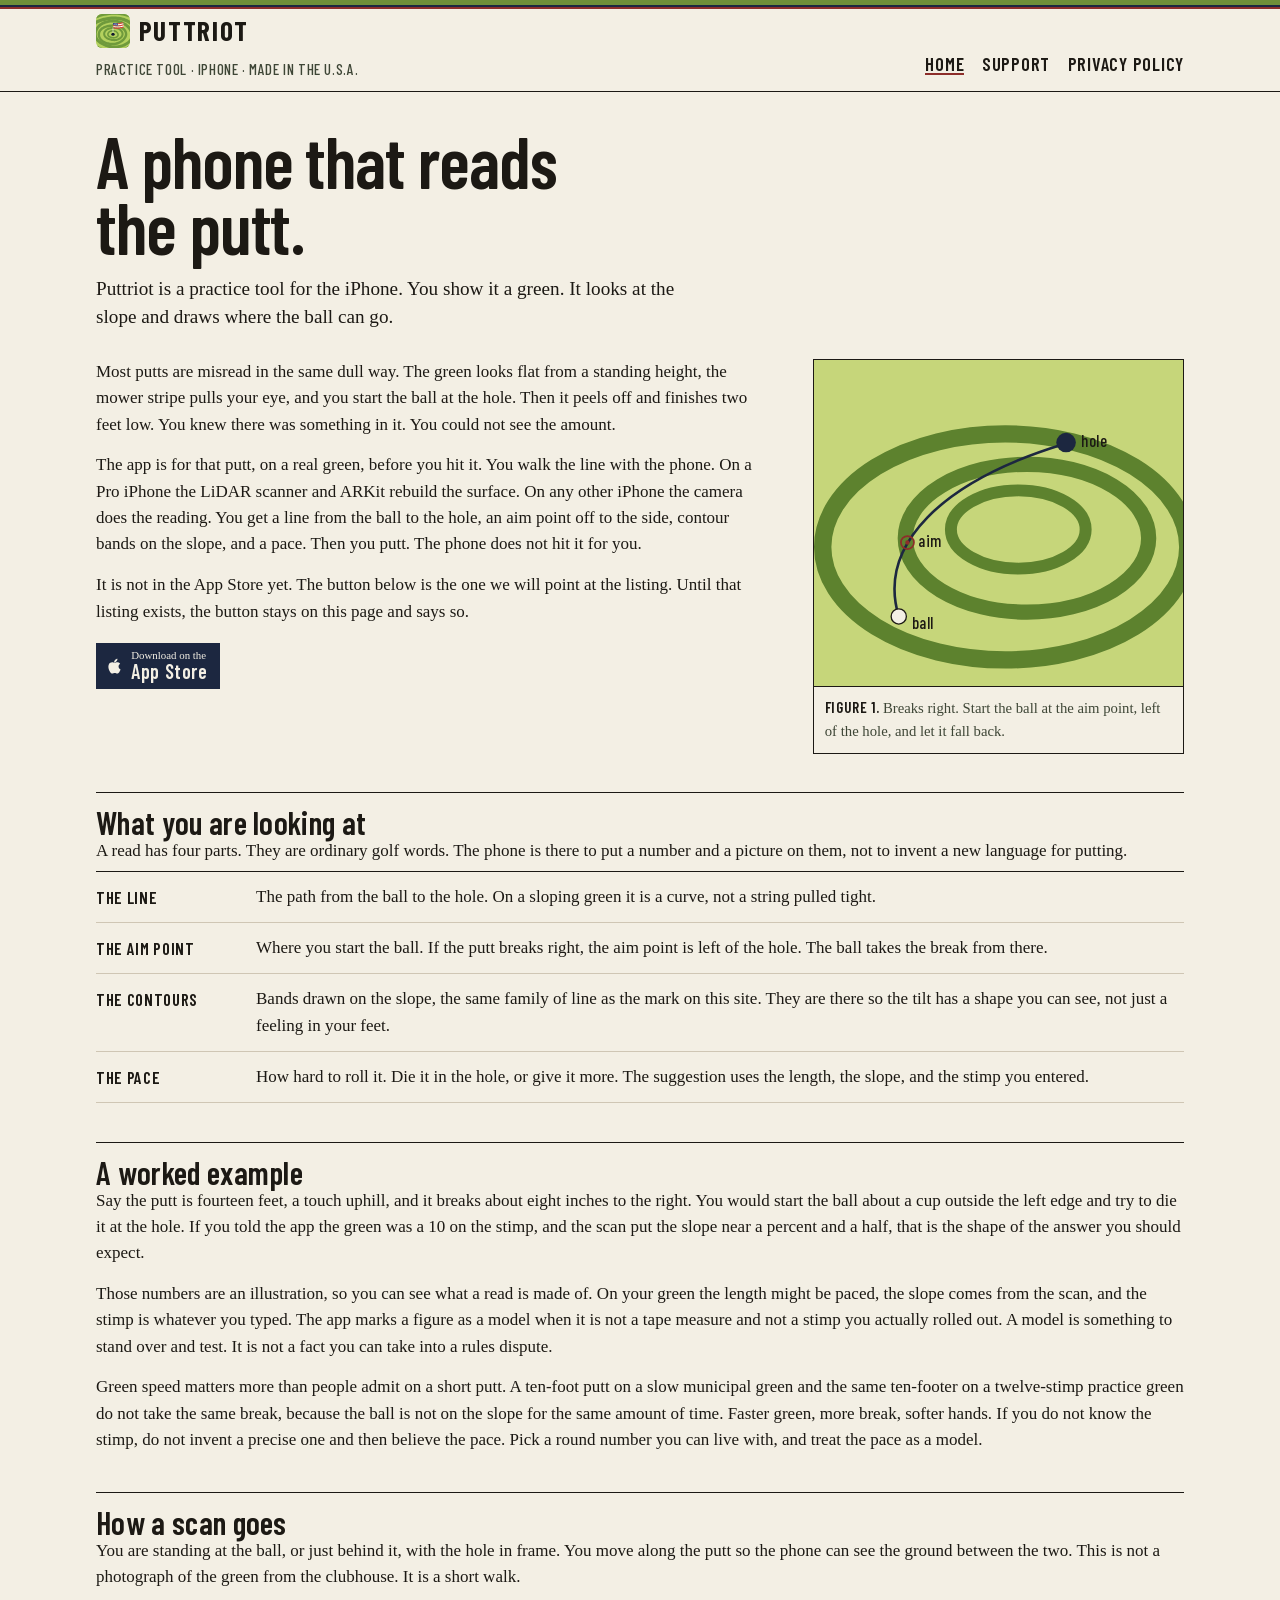
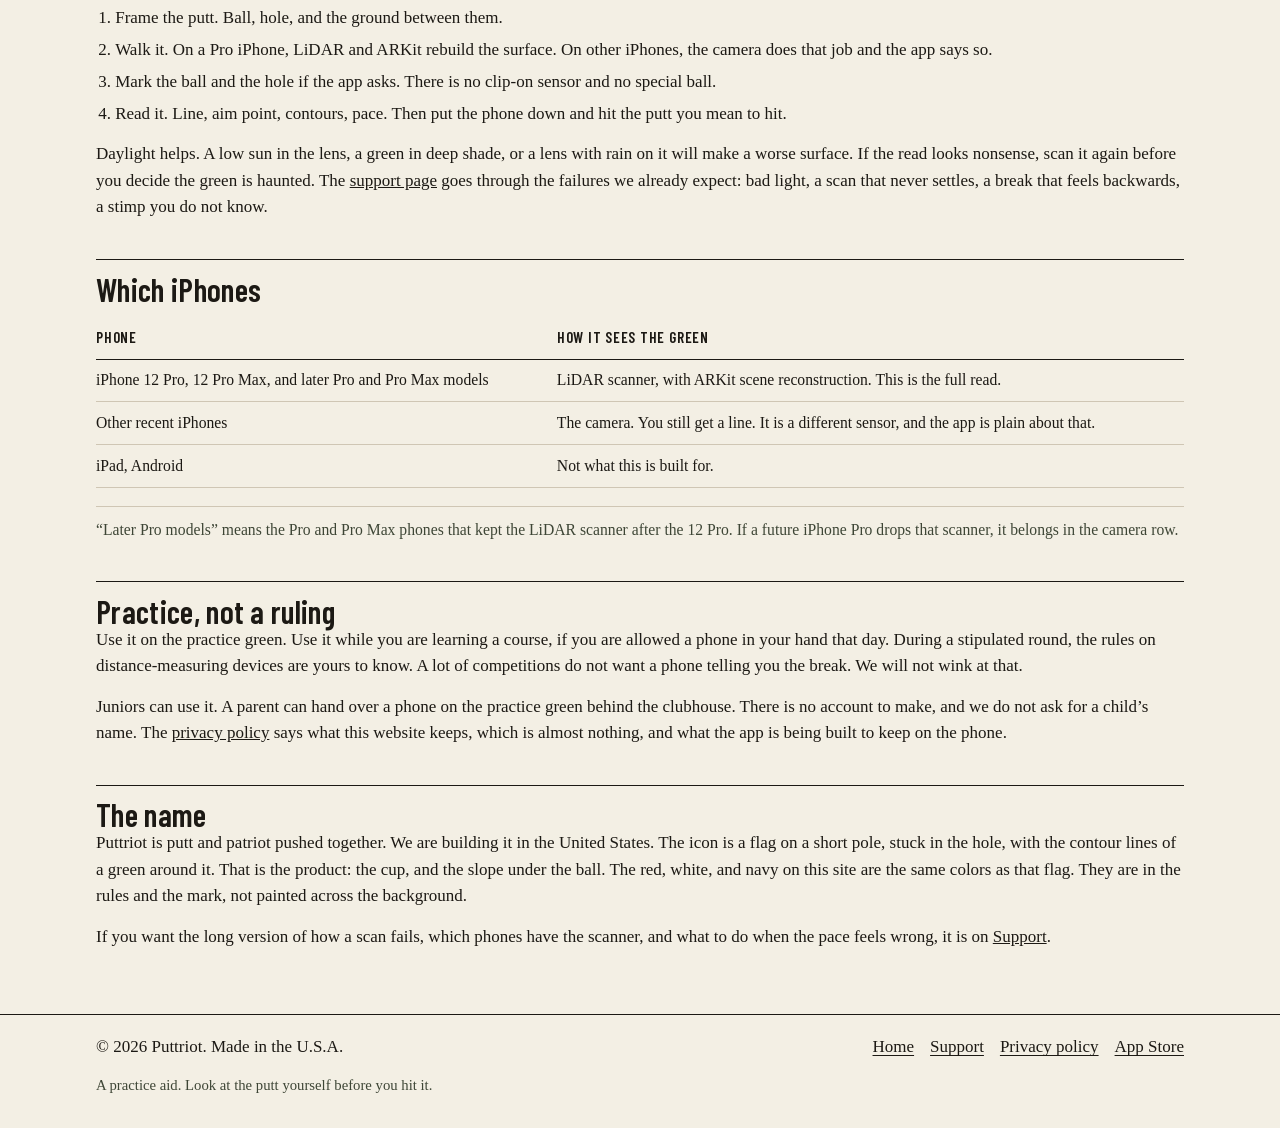
==== home/index.html @ 6094dad8 "Split the site into home, support, and a privacy policy. Replace the single landing page with three " ====
<!DOCTYPE html>
<html lang="en">
<head>
  <meta charset="utf-8">
  <meta name="viewport" content="width=device-width, initial-scale=1">
  <title>Puttriot — a practice tool that reads greens</title>
  <meta name="description" content="Puttriot is an iPhone practice tool. It looks at a putting green and draws the break, an aim point, and a pace from the slope and the stimp.">
  <meta name="theme-color" content="#f3efe4">
  <meta property="og:title" content="Puttriot">
  <meta property="og:description" content="An iPhone practice tool that reads putting greens.">
  <meta property="og:type" content="website">
  <meta property="og:image" content="../assets/icon-512.png">
  <link rel="icon" href="../assets/icon.svg" type="image/svg+xml">
  <link rel="icon" href="../assets/favicon-32.png" sizes="32x32" type="image/png">
  <link rel="apple-touch-icon" href="../assets/apple-touch-icon.png">
  <link rel="manifest" href="../site.webmanifest">
  <link rel="stylesheet" href="../css/styles.css">
  <script>document.documentElement.classList.add("js")</script>
</head>
<body>
  <a class="skip" href="#main">Skip to content</a>
  <header class="site-head nav">
    <div class="wrap head-row">
      <div>
        <a class="mark" href="../home/">
          <img src="../assets/icon.svg" width="34" height="34" alt="">
          Puttriot
        </a>
        <p class="edition">Practice tool · iPhone · Made in the U.S.A.</p>
      </div>
      <button class="nav-toggle" type="button" aria-expanded="false" aria-controls="nav-panel">
        <span class="nav-toggle-label">Menu</span>
      </button>
      <ul class="nav-links" id="nav-panel">
        <li><a href="../home/" aria-current="page">Home</a></li>
        <li><a href="../support/">Support</a></li>
        <li><a href="../privacy-policy/">Privacy policy</a></li>
      </ul>
    </div>
  </header>

  <main id="main" tabindex="-1">
    <article class="wrap">
      <h1>A phone that reads the putt.</h1>
      <p class="deck">Puttriot is a practice tool for the iPhone. You show it a green. It looks at the slope and draws where the ball can go.</p>

      <div class="lead">
        <div class="prose">
          <p>Most putts are misread in the same dull way. The green looks flat from a standing height, the mower stripe pulls your eye, and you start the ball at the hole. Then it peels off and finishes two feet low. You knew there was something in it. You could not see the amount.</p>
          <p>The app is for that putt, on a real green, before you hit it. You walk the line with the phone. On a Pro iPhone the LiDAR scanner and ARKit rebuild the surface. On any other iPhone the camera does the reading. You get a line from the ball to the hole, an aim point off to the side, contour bands on the slope, and a pace. Then you putt. The phone does not hit it for you.</p>
          <p>It is not in the App Store yet. The button below is the one we will point at the listing. Until that listing exists, the button stays on this page and says so.</p>
          <a class="store" data-store-link href="#">
            <svg class="apple" viewBox="0 0 18 22" aria-hidden="true" focusable="false">
              <path fill="currentColor" d="M14.94 11.37c.02-2.27 1.85-3.36 1.94-3.41-1.06-1.55-2.7-1.76-3.28-1.79-1.4-.14-2.73.82-3.44.82-.71 0-1.8-.8-2.96-.78-1.52.02-2.93.89-3.71 2.25-1.58 2.75-.4 6.81 1.14 9.04.75 1.09 1.65 2.31 2.83 2.27 1.13-.05 1.56-.73 2.93-.73 1.37 0 1.75.73 2.95.71 1.22-.02 1.99-1.11 2.74-2.2.86-1.26 1.22-2.48 1.24-2.54-.03-.01-2.38-.91-2.4-3.62zM12.7 4.9c.63-.76 1.05-1.82.94-2.88-1.01.04-2.23.67-2.95 1.52-.65.75-1.21 1.94-1.06 3.09 1.12.09 2.27-.57 3.07-1.73z"/>
            </svg>
            <span class="store-copy">
              <span class="store-kicker">Download on the</span>
              <span class="store-name">App Store</span>
            </span>
          </a>
        </div>

        <figure class="plate">
          <svg viewBox="0 0 340 300" role="img" aria-labelledby="fig1-title">
            <title id="fig1-title">Diagram of a putt that breaks to the right</title>
            <rect width="340" height="300" fill="#c6d67a"/>
            <g fill="none" stroke="#5d822e" stroke-linecap="round">
              <ellipse cx="188" cy="156" rx="62" ry="36" stroke-width="11"/>
              <ellipse cx="196" cy="164" rx="112" ry="68" stroke-width="14"/>
              <ellipse cx="176" cy="172" rx="168" ry="104" stroke-width="16"/>
            </g>
            <path d="M78 236 C 58 170, 118 112, 228 78" fill="none" stroke="#1c2740" stroke-width="2.4" stroke-linecap="round"/>
            <circle cx="86" cy="168" r="6" fill="none" stroke="#8d2e2a" stroke-width="1.6"/>
            <circle cx="86" cy="168" r="2" fill="#8d2e2a"/>
            <circle cx="232" cy="76" r="9" fill="#1c2740"/>
            <circle cx="78" cy="236" r="7" fill="#f3efe4" stroke="#1c1914" stroke-width="1.2"/>
            <g fill="#1c1914" font-family="Barlow Condensed, Arial Narrow, sans-serif" font-size="15" letter-spacing="0.4">
              <text x="96" y="172">aim</text>
              <text x="246" y="80">hole</text>
              <text x="90" y="248">ball</text>
            </g>
          </svg>
          <figcaption><strong>Figure 1.</strong> Breaks right. Start the ball at the aim point, left of the hole, and let it fall back.</figcaption>
        </figure>
      </div>

      <div class="prose">
        <h2>What you are looking at</h2>
        <p>A read has four parts. They are ordinary golf words. The phone is there to put a number and a picture on them, not to invent a new language for putting.</p>
        <dl class="defs">
          <div>
            <dt>The line</dt>
            <dd>The path from the ball to the hole. On a sloping green it is a curve, not a string pulled tight.</dd>
          </div>
          <div>
            <dt>The aim point</dt>
            <dd>Where you start the ball. If the putt breaks right, the aim point is left of the hole. The ball takes the break from there.</dd>
          </div>
          <div>
            <dt>The contours</dt>
            <dd>Bands drawn on the slope, the same family of line as the mark on this site. They are there so the tilt has a shape you can see, not just a feeling in your feet.</dd>
          </div>
          <div>
            <dt>The pace</dt>
            <dd>How hard to roll it. Die it in the hole, or give it more. The suggestion uses the length, the slope, and the stimp you entered.</dd>
          </div>
        </dl>

        <h2>A worked example</h2>
        <p>Say the putt is fourteen feet, a touch uphill, and it breaks about eight inches to the right. You would start the ball about a cup outside the left edge and try to die it at the hole. If you told the app the green was a 10 on the stimp, and the scan put the slope near a percent and a half, that is the shape of the answer you should expect.</p>
        <p>Those numbers are an illustration, so you can see what a read is made of. On your green the length might be paced, the slope comes from the scan, and the stimp is whatever you typed. The app marks a figure as a model when it is not a tape measure and not a stimp you actually rolled out. A model is something to stand over and test. It is not a fact you can take into a rules dispute.</p>
        <p>Green speed matters more than people admit on a short putt. A ten-foot putt on a slow municipal green and the same ten-footer on a twelve-stimp practice green do not take the same break, because the ball is not on the slope for the same amount of time. Faster green, more break, softer hands. If you do not know the stimp, do not invent a precise one and then believe the pace. Pick a round number you can live with, and treat the pace as a model.</p>

        <h2>How a scan goes</h2>
        <p>You are standing at the ball, or just behind it, with the hole in frame. You move along the putt so the phone can see the ground between the two. This is not a photograph of the green from the clubhouse. It is a short walk.</p>
        <ol>
          <li>Frame the putt. Ball, hole, and the ground between them.</li>
          <li>Walk it. On a Pro iPhone, LiDAR and ARKit rebuild the surface. On other iPhones, the camera does that job and the app says so.</li>
          <li>Mark the ball and the hole if the app asks. There is no clip-on sensor and no special ball.</li>
          <li>Read it. Line, aim point, contours, pace. Then put the phone down and hit the putt you mean to hit.</li>
        </ol>
        <p>Daylight helps. A low sun in the lens, a green in deep shade, or a lens with rain on it will make a worse surface. If the read looks nonsense, scan it again before you decide the green is haunted. The <a href="../support/">support page</a> goes through the failures we already expect: bad light, a scan that never settles, a break that feels backwards, a stimp you do not know.</p>

        <h2>Which iPhones</h2>
        <div class="table-wrap">
          <table>
            <thead>
              <tr><th>Phone</th><th>How it sees the green</th></tr>
            </thead>
            <tbody>
              <tr>
                <td>iPhone 12 Pro, 12 Pro Max, and later Pro and Pro Max models</td>
                <td>LiDAR scanner, with ARKit scene reconstruction. This is the full read.</td>
              </tr>
              <tr>
                <td>Other recent iPhones</td>
                <td>The camera. You still get a line. It is a different sensor, and the app is plain about that.</td>
              </tr>
              <tr>
                <td>iPad, Android</td>
                <td>Not what this is built for.</td>
              </tr>
            </tbody>
          </table>
        </div>
        <p class="note">“Later Pro models” means the Pro and Pro Max phones that kept the LiDAR scanner after the 12 Pro. If a future iPhone Pro drops that scanner, it belongs in the camera row.</p>

        <h2>Practice, not a ruling</h2>
        <p>Use it on the practice green. Use it while you are learning a course, if you are allowed a phone in your hand that day. During a stipulated round, the rules on distance-measuring devices are yours to know. A lot of competitions do not want a phone telling you the break. We will not wink at that.</p>
        <p>Juniors can use it. A parent can hand over a phone on the practice green behind the clubhouse. There is no account to make, and we do not ask for a child’s name. The <a href="../privacy-policy/">privacy policy</a> says what this website keeps, which is almost nothing, and what the app is being built to keep on the phone.</p>

        <h2>The name</h2>
        <p>Puttriot is putt and patriot pushed together. We are building it in the United States. The icon is a flag on a short pole, stuck in the hole, with the contour lines of a green around it. That is the product: the cup, and the slope under the ball. The red, white, and navy on this site are the same colors as that flag. They are in the rules and the mark, not painted across the background.</p>
        <p>If you want the long version of how a scan fails, which phones have the scanner, and what to do when the pace feels wrong, it is on <a href="../support/">Support</a>.</p>
      </div>
    </article>
  </main>

  <footer class="site-foot">
    <div class="wrap">
      <div class="foot-row">
        <p>© <span id="year">2026</span> Puttriot. Made in the U.S.A.</p>
        <ul class="foot-links">
          <li><a href="../home/" aria-current="page">Home</a></li>
          <li><a href="../support/">Support</a></li>
          <li><a href="../privacy-policy/">Privacy policy</a></li>
          <li><a data-store-link href="#">App Store</a></li>
        </ul>
      </div>
      <p class="fine">A practice aid. Look at the putt yourself before you hit it.</p>
    </div>
  </footer>
  <div class="toast" role="status" aria-live="polite" hidden></div>
  <script src="../js/config.js"></script>
  <script src="../js/main.js"></script>
</body>
</html>
---- css/styles.css ----
@font-face {
  font-family: "Barlow Condensed";
  font-style: normal;
  font-weight: 500;
  font-display: swap;
  src: url("../assets/fonts/barlow-condensed-500.woff2") format("woff2");
}

@font-face {
  font-family: "Barlow Condensed";
  font-style: normal;
  font-weight: 600;
  font-display: swap;
  src: url("../assets/fonts/barlow-condensed-600.woff2") format("woff2");
}

@font-face {
  font-family: "Barlow Condensed";
  font-style: normal;
  font-weight: 700;
  font-display: swap;
  src: url("../assets/fonts/barlow-condensed-700.woff2") format("woff2");
}

@font-face {
  font-family: "Literata";
  font-style: normal;
  font-weight: 420 620;
  font-display: swap;
  src: url("../assets/fonts/literata-roman.woff2") format("woff2");
}

@font-face {
  font-family: "Literata";
  font-style: italic;
  font-weight: 420;
  font-display: swap;
  src: url("../assets/fonts/literata-italic.woff2") format("woff2");
}

:root {
  --paper: #f3efe4;
  --ink: #1c1914;
  --muted: #3e4636;
  --rule: #cfc6b4;
  --green: #6f8f38;
  --field: #c6d67a;
  --navy: #1c2740;
  --red: #8d2e2a;
  --measure: 40rem;
  --page: 68rem;
}

* { box-sizing: border-box; }

html { scroll-padding-top: 5.5rem; }

body {
  margin: 0;
  background: var(--paper);
  color: var(--ink);
  font-family: Literata, "Iowan Old Style", Palatino, Georgia, serif;
  font-weight: 420;
  font-size: 1.0625rem;
  line-height: 1.55;
}

body.menu-lock { overflow: hidden; }

img { max-width: 100%; height: auto; }

h1, h2, h3, p, ul, ol, dl, dd, figure { margin: 0; }

h1, h2, h3, .mark, .edition, .nav-links a, .toc a, th, .kicker, .fig-label {
  font-family: "Barlow Condensed", "Arial Narrow", Impact, sans-serif;
  font-weight: 600;
}

a { color: inherit; }

:focus-visible {
  outline: 2px solid var(--navy);
  outline-offset: 3px;
}

::selection {
  background: #e4d7a4;
  color: var(--ink);
}

.sr-only {
  position: absolute;
  width: 1px;
  height: 1px;
  padding: 0;
  margin: -1px;
  overflow: hidden;
  clip: rect(0, 0, 0, 0);
  white-space: nowrap;
  border: 0;
}

.skip {
  position: absolute;
  left: 1rem;
  top: -3rem;
  background: var(--ink);
  color: var(--paper);
  padding: 0.4rem 0.7rem;
  z-index: 20;
}

.skip:focus { top: 0.5rem; }

.wrap {
  width: min(var(--page), calc(100% - 2rem));
  margin-inline: auto;
}

.site-head {
  position: sticky;
  top: 0;
  z-index: 10;
  background: var(--paper);
  border-bottom: 1px solid var(--ink);
  box-shadow:
    inset 0 5px 0 var(--green),
    inset 0 7px 0 var(--navy),
    inset 0 9px 0 var(--red);
}

.head-row {
  display: flex;
  align-items: flex-end;
  justify-content: space-between;
  gap: 1rem;
  min-height: 4.5rem;
  padding-top: 0.85rem;
  padding-bottom: 0.55rem;
}

.mark {
  display: inline-flex;
  align-items: center;
  gap: 0.55rem;
  text-decoration: none;
  font-weight: 700;
  font-size: 1.7rem;
  letter-spacing: 0.06em;
  text-transform: uppercase;
  line-height: 1;
}

.mark img {
  width: 34px;
  height: 34px;
  border-radius: 6px;
}

.edition {
  margin: 0.15rem 0 0;
  font-weight: 500;
  font-size: 0.95rem;
  letter-spacing: 0.04em;
  text-transform: uppercase;
  color: var(--muted);
}

.nav-toggle {
  display: none;
  border: 1px solid var(--ink);
  background: transparent;
  padding: 0.35rem 0.7rem;
  font-family: "Barlow Condensed", "Arial Narrow", sans-serif;
  font-weight: 600;
  font-size: 1.05rem;
  letter-spacing: 0.06em;
  text-transform: uppercase;
  cursor: pointer;
}

.nav-links {
  display: flex;
  gap: 1.1rem;
  list-style: none;
  padding: 0;
  margin: 0 0 0.15rem;
}

.nav-links a {
  text-decoration: none;
  font-size: 1.15rem;
  letter-spacing: 0.04em;
  text-transform: uppercase;
  font-weight: 600;
}

.nav-links a[aria-current="page"] {
  box-shadow: inset 0 -2px 0 var(--red);
}

.nav-links a:hover { color: var(--red); }

main { padding: 2.2rem 0 4rem; }

h1 {
  font-size: clamp(2.7rem, 6vw, 4.5rem);
  font-weight: 600;
  letter-spacing: -0.015em;
  line-height: 0.92;
  max-width: 16ch;
}

.deck {
  margin-top: 1rem;
  max-width: 38rem;
  font-size: 1.2rem;
  line-height: 1.45;
}

.lead {
  display: grid;
  grid-template-columns: minmax(0, 1.35fr) minmax(240px, 0.75fr);
  gap: 2.5rem 3rem;
  align-items: start;
  margin-top: 1.75rem;
}

.prose p + p,
.prose ul + p,
.prose ol + p,
.prose p + ul,
.prose p + ol { margin-top: 0.9rem; }

.prose h2 {
  margin-top: 2.4rem;
  font-size: 2rem;
  letter-spacing: 0.01em;
  line-height: 1;
  padding-top: 0.8rem;
  border-top: 1px solid var(--ink);
}

.prose h3 {
  margin-top: 1.4rem;
  font-size: 1.35rem;
  letter-spacing: 0.02em;
}

.prose ul, .prose ol { padding-left: 1.2rem; }

.prose li + li { margin-top: 0.35rem; }

.note {
  margin-top: 1.1rem;
  padding-top: 0.7rem;
  border-top: 1px solid var(--rule);
  color: var(--muted);
  font-size: 0.98rem;
}

.store {
  display: inline-flex;
  align-items: center;
  gap: 0.65rem;
  margin-top: 1.1rem;
  padding: 0.45rem 0.75rem 0.45rem 0.6rem;
  background: var(--navy);
  color: #f3efe4;
  text-decoration: none;
  min-height: 44px;
}

.store:hover { background: #12192b; }

.apple { width: 0.95rem; height: 1.15rem; flex: none; }

.store-copy { display: flex; flex-direction: column; line-height: 1.05; }

.store-kicker {
  font-family: Literata, Georgia, serif;
  font-weight: 420;
  font-size: 0.68rem;
}

.store-name {
  font-family: "Barlow Condensed", "Arial Narrow", sans-serif;
  font-weight: 600;
  font-size: 1.25rem;
  letter-spacing: 0.03em;
}

figure.plate {
  margin: 0;
  border: 1px solid var(--ink);
  background: var(--field);
}

figure.plate svg { display: block; width: 100%; height: auto; }

figcaption {
  padding: 0.55rem 0.7rem 0.65rem;
  background: var(--paper);
  border-top: 1px solid var(--ink);
  font-size: 0.92rem;
  color: var(--muted);
}

figcaption strong {
  font-family: "Barlow Condensed", "Arial Narrow", sans-serif;
  font-weight: 600;
  letter-spacing: 0.04em;
  text-transform: uppercase;
  color: var(--ink);
  font-size: 0.95rem;
}

.defs {
  margin-top: 0.4rem;
  border-top: 1px solid var(--ink);
}

.defs div {
  display: grid;
  grid-template-columns: 9rem minmax(0, 1fr);
  gap: 1rem;
  padding: 0.75rem 0;
  border-bottom: 1px solid var(--rule);
}

.defs dt {
  font-family: "Barlow Condensed", "Arial Narrow", sans-serif;
  font-weight: 600;
  letter-spacing: 0.04em;
  text-transform: uppercase;
  font-size: 1.05rem;
}

.table-wrap { margin-top: 0.8rem; overflow-x: auto; }

table {
  width: 100%;
  border-collapse: collapse;
  font-size: 0.98rem;
}

th, td {
  text-align: left;
  vertical-align: top;
  padding: 0.55rem 0.7rem 0.55rem 0;
  border-bottom: 1px solid var(--rule);
}

th {
  font-size: 0.95rem;
  letter-spacing: 0.05em;
  text-transform: uppercase;
  font-weight: 600;
  border-bottom-color: var(--ink);
}

.doc {
  display: grid;
  grid-template-columns: 15rem minmax(0, var(--measure));
  gap: 2.5rem;
  align-items: start;
}

.toc {
  position: sticky;
  top: 5.6rem;
}

.toc p {
  font-family: "Barlow Condensed", "Arial Narrow", sans-serif;
  font-weight: 600;
  letter-spacing: 0.08em;
  text-transform: uppercase;
  font-size: 0.95rem;
  margin-bottom: 0.45rem;
}

.toc ol {
  list-style: none;
  padding: 0;
  margin: 0;
}

.toc a {
  display: block;
  text-decoration: none;
  font-weight: 500;
  font-size: 1.05rem;
  letter-spacing: 0.01em;
  padding: 0.18rem 0;
  line-height: 1.2;
}

.toc a:hover { color: var(--red); }

.dateline {
  margin-top: 0.7rem;
  color: var(--muted);
  font-size: 0.95rem;
}

.site-foot {
  border-top: 1px solid var(--ink);
  padding: 1.2rem 0 2rem;
}

.foot-row {
  display: flex;
  flex-wrap: wrap;
  justify-content: space-between;
  gap: 0.8rem 1.5rem;
  align-items: baseline;
}

.foot-links {
  display: flex;
  flex-wrap: wrap;
  gap: 0.4rem 1rem;
  list-style: none;
  padding: 0;
  margin: 0;
}

.foot-links a { text-underline-offset: 0.15em; }

.fine {
  margin-top: 0.8rem;
  color: var(--muted);
  font-size: 0.92rem;
}

.toast {
  position: fixed;
  left: 50%;
  bottom: 1rem;
  transform: translateX(-50%);
  width: min(28rem, calc(100% - 2rem));
  background: var(--ink);
  color: var(--paper);
  padding: 0.75rem 1rem;
  text-align: center;
  z-index: 30;
}

.toast[hidden] { display: none; }

@media (max-width: 860px) {
  .lead, .doc { grid-template-columns: 1fr; }
  .toc { position: static; margin-bottom: 0.5rem; }
  .defs div { grid-template-columns: 1fr; gap: 0.15rem; }
}

@media (max-width: 760px) {
  .js .nav-toggle { display: inline-block; }

  .js .nav-links {
    display: none;
    position: absolute;
    left: 0;
    right: 0;
    top: 100%;
    background: var(--paper);
    border-bottom: 1px solid var(--ink);
    flex-direction: column;
    gap: 0;
    padding: 0.3rem 1rem 0.8rem;
    margin: 0;
  }

  .js .nav.is-open .nav-links { display: flex; }

  .nav-links a {
    display: block;
    padding: 0.55rem 0;
    font-size: 1.45rem;
  }

  .head-row { align-items: center; }
  h1 { font-size: 2.6rem; }
}

@media (scripting: none) {
  .nav-links { display: flex !important; }
}

@media print {
  .site-head { position: static; box-shadow: none; border-top: 4px solid #000; }
  .nav-toggle, .toast, .store { display: none !important; }
  a { text-decoration: underline; }
  body { background: white; }
}
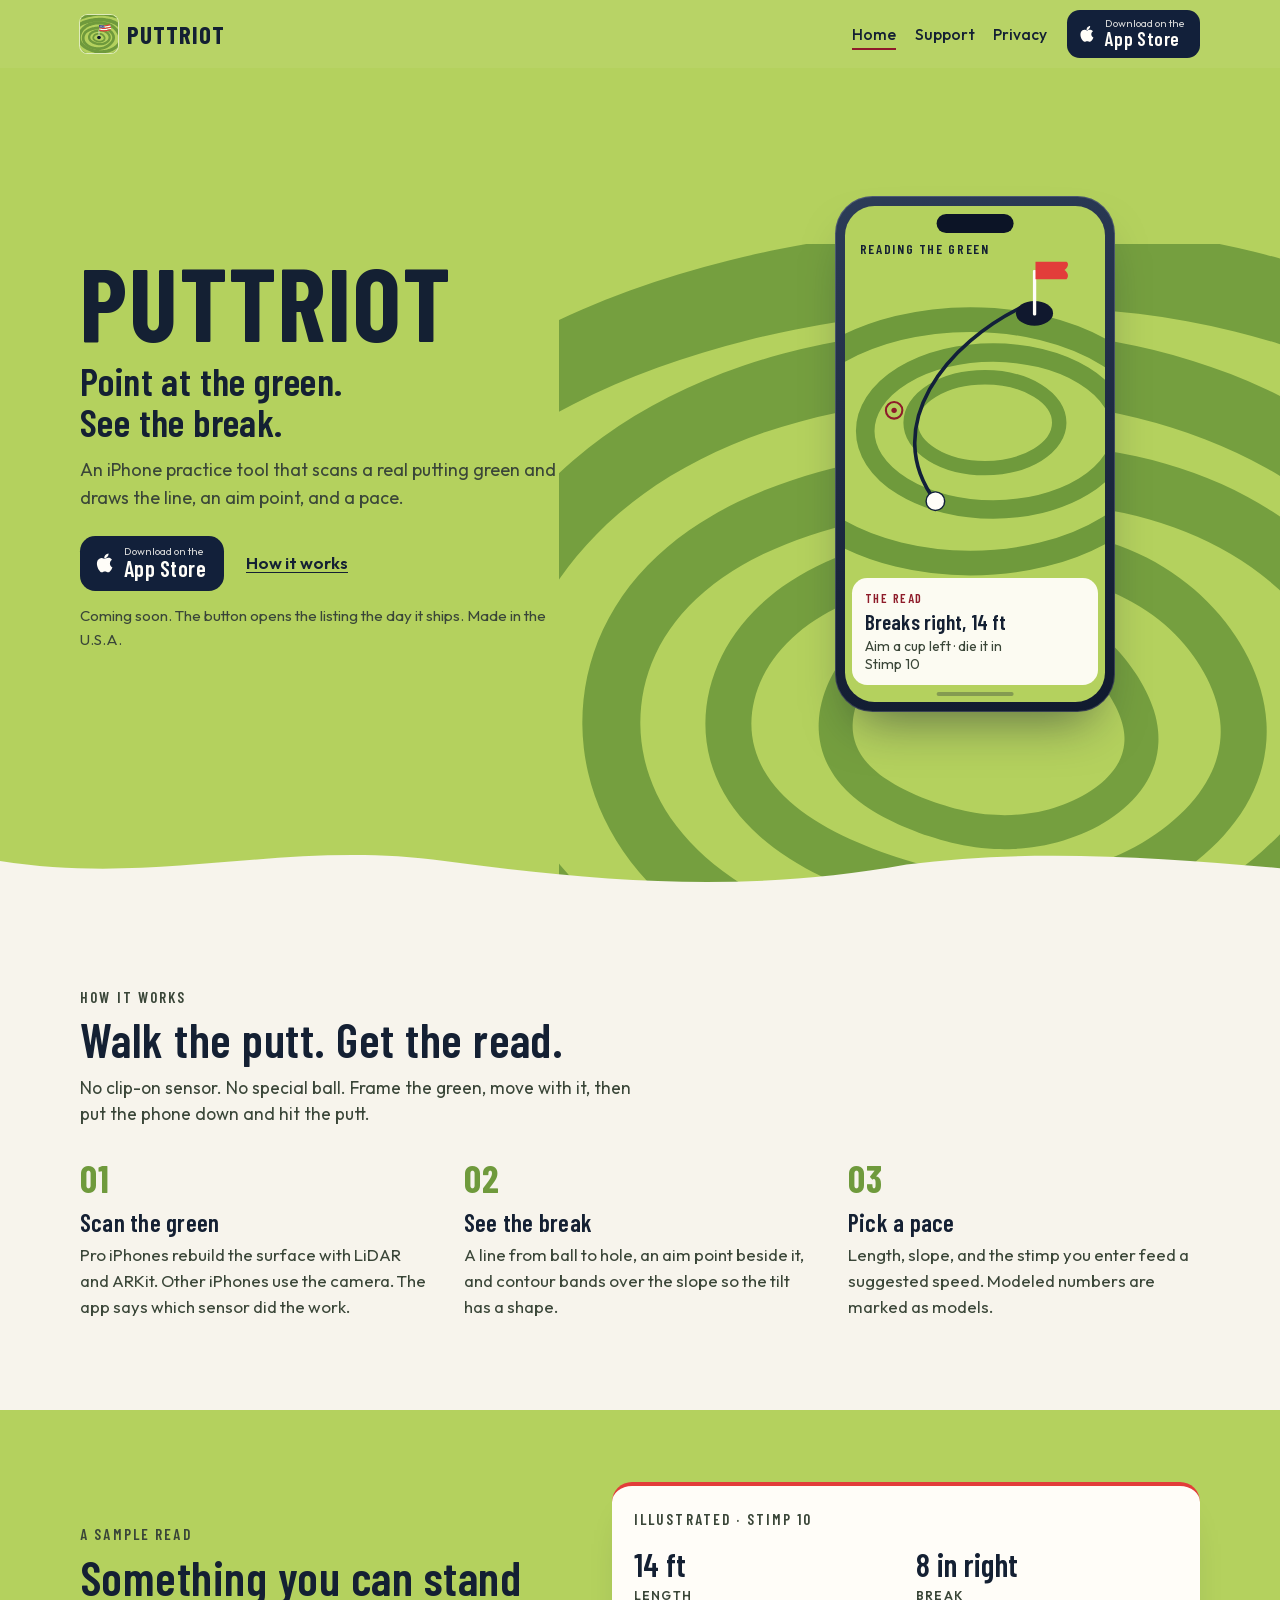
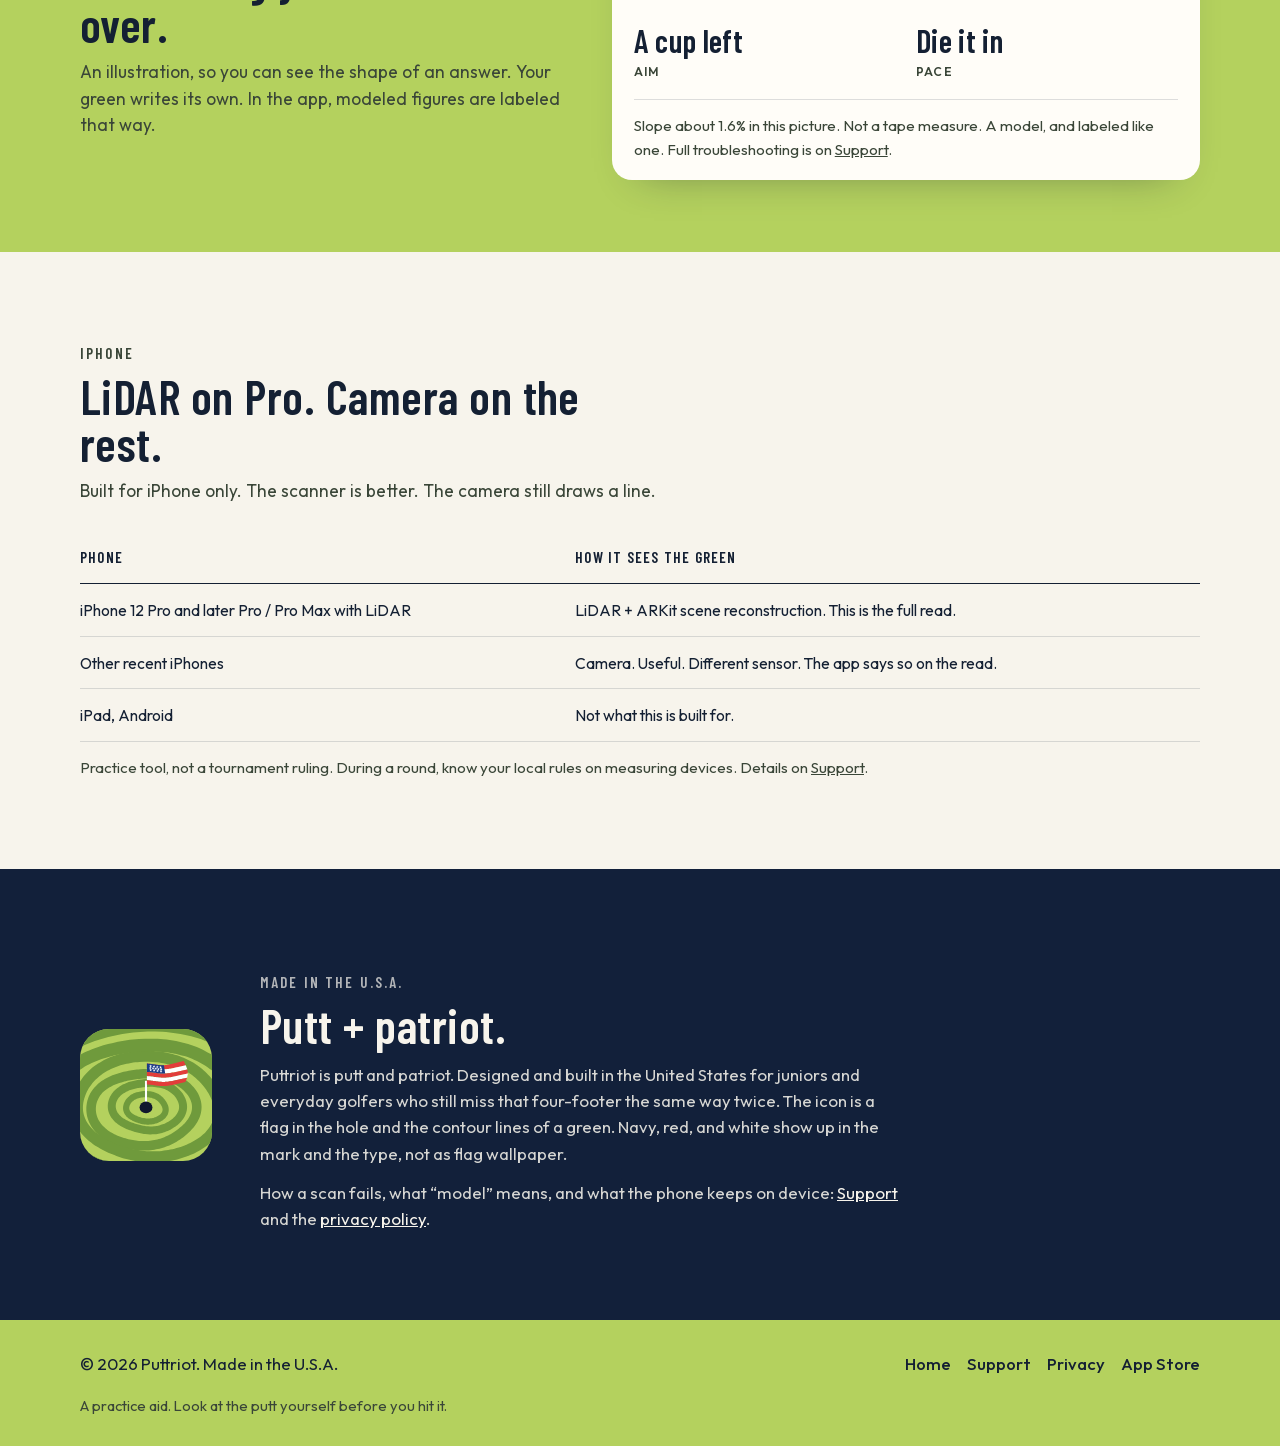
==== commit fceb12a6: "Make the site a product again, not a blog. Home gets a green hero with the brand, phone mockup, and " ====
--- a/home/index.html
+++ b/home/index.html
@@ -3,11 +3,11 @@
 <head>
   <meta charset="utf-8">
   <meta name="viewport" content="width=device-width, initial-scale=1">
-  <title>Puttriot — a practice tool that reads greens</title>
-  <meta name="description" content="Puttriot is an iPhone practice tool. It looks at a putting green and draws the break, an aim point, and a pace from the slope and the stimp.">
-  <meta name="theme-color" content="#f3efe4">
+  <title>Puttriot — read the green on iPhone</title>
+  <meta name="description" content="Puttriot is an iPhone practice tool that scans a putting green and shows the break, an aim point, and a pace.">
+  <meta name="theme-color" content="#B4D15E">
   <meta property="og:title" content="Puttriot">
-  <meta property="og:description" content="An iPhone practice tool that reads putting greens.">
+  <meta property="og:description" content="Point your iPhone at a real green. Puttriot draws the putt.">
   <meta property="og:type" content="website">
   <meta property="og:image" content="../assets/icon-512.png">
   <link rel="icon" href="../assets/icon.svg" type="image/svg+xml">
@@ -19,122 +19,160 @@
 </head>
 <body>
   <a class="skip" href="#main">Skip to content</a>
-  <header class="site-head nav">
-    <div class="wrap head-row">
-      <div>
-        <a class="mark" href="../home/">
-          <img src="../assets/icon.svg" width="34" height="34" alt="">
-          Puttriot
-        </a>
-        <p class="edition">Practice tool · iPhone · Made in the U.S.A.</p>
-      </div>
+
+  <header class="nav">
+    <div class="wrap nav-bar">
+      <a class="brand" href="../home/">
+        <img src="../assets/icon.svg" width="38" height="38" alt="">
+        Puttriot
+      </a>
       <button class="nav-toggle" type="button" aria-expanded="false" aria-controls="nav-panel">
         <span class="nav-toggle-label">Menu</span>
       </button>
-      <ul class="nav-links" id="nav-panel">
-        <li><a href="../home/" aria-current="page">Home</a></li>
-        <li><a href="../support/">Support</a></li>
-        <li><a href="../privacy-policy/">Privacy policy</a></li>
-      </ul>
+      <div class="nav-panel" id="nav-panel">
+        <nav aria-label="Primary">
+          <ul class="nav-links">
+            <li><a href="../home/" aria-current="page">Home</a></li>
+            <li><a href="../support/">Support</a></li>
+            <li><a href="../privacy-policy/">Privacy</a></li>
+          </ul>
+        </nav>
+        <a class="store" data-store-link href="#">
+          <svg class="apple" viewBox="0 0 18 22" aria-hidden="true" focusable="false">
+            <path fill="currentColor" d="M14.94 11.37c.02-2.27 1.85-3.36 1.94-3.41-1.06-1.55-2.7-1.76-3.28-1.79-1.4-.14-2.73.82-3.44.82-.71 0-1.8-.8-2.96-.78-1.52.02-2.93.89-3.71 2.25-1.58 2.75-.4 6.81 1.14 9.04.75 1.09 1.65 2.31 2.83 2.27 1.13-.05 1.56-.73 2.93-.73 1.37 0 1.75.73 2.95.71 1.22-.02 1.99-1.11 2.74-2.2.86-1.26 1.22-2.48 1.24-2.54-.03-.01-2.38-.91-2.4-3.62zM12.7 4.9c.63-.76 1.05-1.82.94-2.88-1.01.04-2.23.67-2.95 1.52-.65.75-1.21 1.94-1.06 3.09 1.12.09 2.27-.57 3.07-1.73z"/>
+          </svg>
+          <span class="store-copy">
+            <span class="store-kicker">Download on the</span>
+            <span class="store-name">App Store</span>
+          </span>
+        </a>
+      </div>
     </div>
   </header>
 
   <main id="main" tabindex="-1">
-    <article class="wrap">
-      <h1>A phone that reads the putt.</h1>
-      <p class="deck">Puttriot is a practice tool for the iPhone. You show it a green. It looks at the slope and draws where the ball can go.</p>
-
-      <div class="lead">
-        <div class="prose">
-          <p>Most putts are misread in the same dull way. The green looks flat from a standing height, the mower stripe pulls your eye, and you start the ball at the hole. Then it peels off and finishes two feet low. You knew there was something in it. You could not see the amount.</p>
-          <p>The app is for that putt, on a real green, before you hit it. You walk the line with the phone. On a Pro iPhone the LiDAR scanner and ARKit rebuild the surface. On any other iPhone the camera does the reading. You get a line from the ball to the hole, an aim point off to the side, contour bands on the slope, and a pace. Then you putt. The phone does not hit it for you.</p>
-          <p>It is not in the App Store yet. The button below is the one we will point at the listing. Until that listing exists, the button stays on this page and says so.</p>
-          <a class="store" data-store-link href="#">
-            <svg class="apple" viewBox="0 0 18 22" aria-hidden="true" focusable="false">
-              <path fill="currentColor" d="M14.94 11.37c.02-2.27 1.85-3.36 1.94-3.41-1.06-1.55-2.7-1.76-3.28-1.79-1.4-.14-2.73.82-3.44.82-.71 0-1.8-.8-2.96-.78-1.52.02-2.93.89-3.71 2.25-1.58 2.75-.4 6.81 1.14 9.04.75 1.09 1.65 2.31 2.83 2.27 1.13-.05 1.56-.73 2.93-.73 1.37 0 1.75.73 2.95.71 1.22-.02 1.99-1.11 2.74-2.2.86-1.26 1.22-2.48 1.24-2.54-.03-.01-2.38-.91-2.4-3.62zM12.7 4.9c.63-.76 1.05-1.82.94-2.88-1.01.04-2.23.67-2.95 1.52-.65.75-1.21 1.94-1.06 3.09 1.12.09 2.27-.57 3.07-1.73z"/>
-            </svg>
-            <span class="store-copy">
-              <span class="store-kicker">Download on the</span>
-              <span class="store-name">App Store</span>
-            </span>
-          </a>
-        </div>
-
-        <figure class="plate">
-          <svg viewBox="0 0 340 300" role="img" aria-labelledby="fig1-title">
-            <title id="fig1-title">Diagram of a putt that breaks to the right</title>
-            <rect width="340" height="300" fill="#c6d67a"/>
-            <g fill="none" stroke="#5d822e" stroke-linecap="round">
-              <ellipse cx="188" cy="156" rx="62" ry="36" stroke-width="11"/>
-              <ellipse cx="196" cy="164" rx="112" ry="68" stroke-width="14"/>
-              <ellipse cx="176" cy="172" rx="168" ry="104" stroke-width="16"/>
-            </g>
-            <path d="M78 236 C 58 170, 118 112, 228 78" fill="none" stroke="#1c2740" stroke-width="2.4" stroke-linecap="round"/>
-            <circle cx="86" cy="168" r="6" fill="none" stroke="#8d2e2a" stroke-width="1.6"/>
-            <circle cx="86" cy="168" r="2" fill="#8d2e2a"/>
-            <circle cx="232" cy="76" r="9" fill="#1c2740"/>
-            <circle cx="78" cy="236" r="7" fill="#f3efe4" stroke="#1c1914" stroke-width="1.2"/>
-            <g fill="#1c1914" font-family="Barlow Condensed, Arial Narrow, sans-serif" font-size="15" letter-spacing="0.4">
-              <text x="96" y="172">aim</text>
-              <text x="246" y="80">hole</text>
-              <text x="90" y="248">ball</text>
-            </g>
-          </svg>
-          <figcaption><strong>Figure 1.</strong> Breaks right. Start the ball at the aim point, left of the hole, and let it fall back.</figcaption>
-        </figure>
-      </div>
-
-      <div class="prose">
-        <h2>What you are looking at</h2>
-        <p>A read has four parts. They are ordinary golf words. The phone is there to put a number and a picture on them, not to invent a new language for putting.</p>
-        <dl class="defs">
-          <div>
-            <dt>The line</dt>
-            <dd>The path from the ball to the hole. On a sloping green it is a curve, not a string pulled tight.</dd>
+    <section class="hero" aria-labelledby="hero-title">
+      <div class="wrap hero-grid">
+        <div>
+          <p class="brand-lockup">Puttriot</p>
+          <h1 id="hero-title">Point at the green. See the break.</h1>
+          <p class="lede">An iPhone practice tool that scans a real putting green and draws the line, an aim point, and a pace.</p>
+          <div class="hero-actions">
+            <a class="store store--lg" data-store-link href="#">
+              <svg class="apple" viewBox="0 0 18 22" aria-hidden="true" focusable="false">
+                <path fill="currentColor" d="M14.94 11.37c.02-2.27 1.85-3.36 1.94-3.41-1.06-1.55-2.7-1.76-3.28-1.79-1.4-.14-2.73.82-3.44.82-.71 0-1.8-.8-2.96-.78-1.52.02-2.93.89-3.71 2.25-1.58 2.75-.4 6.81 1.14 9.04.75 1.09 1.65 2.31 2.83 2.27 1.13-.05 1.56-.73 2.93-.73 1.37 0 1.75.73 2.95.71 1.22-.02 1.99-1.11 2.74-2.2.86-1.26 1.22-2.48 1.24-2.54-.03-.01-2.38-.91-2.4-3.62zM12.7 4.9c.63-.76 1.05-1.82.94-2.88-1.01.04-2.23.67-2.95 1.52-.65.75-1.21 1.94-1.06 3.09 1.12.09 2.27-.57 3.07-1.73z"/>
+              </svg>
+              <span class="store-copy">
+                <span class="store-kicker">Download on the</span>
+                <span class="store-name">App Store</span>
+              </span>
+            </a>
+            <a class="text-link" href="#how">How it works</a>
           </div>
-          <div>
-            <dt>The aim point</dt>
-            <dd>Where you start the ball. If the putt breaks right, the aim point is left of the hole. The ball takes the break from there.</dd>
+          <p class="soon">Coming soon. The button opens the listing the day it ships. Made in the U.S.A.</p>
+        </div>
+
+        <div class="phone" aria-hidden="true">
+          <div class="phone-shell">
+            <div class="phone-screen">
+              <div class="island"></div>
+              <p class="screen-label">Reading the green</p>
+              <div class="green">
+                <svg viewBox="0 0 280 360" preserveAspectRatio="xMidYMid slice">
+                  <g fill="none" stroke="#6F9A3C" stroke-linecap="round">
+                    <ellipse cx="150" cy="210" rx="72" ry="44" stroke-width="14"/>
+                    <ellipse cx="158" cy="218" rx="124" ry="76" stroke-width="18"/>
+                    <ellipse cx="136" cy="228" rx="190" ry="118" stroke-width="24"/>
+                  </g>
+                  <path class="putt" pathLength="1" d="M102 286C48 214 112 132 190 96" fill="none" stroke="#12203A" stroke-width="3.5" stroke-linecap="round"/>
+                  <circle cx="62" cy="198" r="8" fill="none" stroke="#8E1C2A" stroke-width="2"/>
+                  <circle cx="62" cy="198" r="2.6" fill="#8E1C2A"/>
+                  <ellipse cx="198" cy="104" rx="18" ry="12" fill="#10182E"/>
+                  <rect x="196.5" y="62" width="3.2" height="44" rx="1" fill="#FFFdf8"/>
+                  <path d="M199 54h30c3 2 1 6-2 8 3 2 5 6 2 9H199z" fill="#E23D3A"/>
+                  <circle cx="102" cy="286" r="9" fill="#FFFdf8" stroke="#12203A" stroke-width="1.4"/>
+                </svg>
+              </div>
+              <div class="sheet">
+                <p class="sheet-kicker">The read</p>
+                <p class="sheet-title">Breaks right, 14 ft</p>
+                <p class="sheet-meta">Aim a cup left · die it in<br>Stimp 10</p>
+              </div>
+              <div class="home-bar"></div>
+            </div>
           </div>
-          <div>
-            <dt>The contours</dt>
-            <dd>Bands drawn on the slope, the same family of line as the mark on this site. They are there so the tilt has a shape you can see, not just a feeling in your feet.</dd>
-          </div>
-          <div>
-            <dt>The pace</dt>
-            <dd>How hard to roll it. Die it in the hole, or give it more. The suggestion uses the length, the slope, and the stimp you entered.</dd>
-          </div>
-        </dl>
-
-        <h2>A worked example</h2>
-        <p>Say the putt is fourteen feet, a touch uphill, and it breaks about eight inches to the right. You would start the ball about a cup outside the left edge and try to die it at the hole. If you told the app the green was a 10 on the stimp, and the scan put the slope near a percent and a half, that is the shape of the answer you should expect.</p>
-        <p>Those numbers are an illustration, so you can see what a read is made of. On your green the length might be paced, the slope comes from the scan, and the stimp is whatever you typed. The app marks a figure as a model when it is not a tape measure and not a stimp you actually rolled out. A model is something to stand over and test. It is not a fact you can take into a rules dispute.</p>
-        <p>Green speed matters more than people admit on a short putt. A ten-foot putt on a slow municipal green and the same ten-footer on a twelve-stimp practice green do not take the same break, because the ball is not on the slope for the same amount of time. Faster green, more break, softer hands. If you do not know the stimp, do not invent a precise one and then believe the pace. Pick a round number you can live with, and treat the pace as a model.</p>
-
-        <h2>How a scan goes</h2>
-        <p>You are standing at the ball, or just behind it, with the hole in frame. You move along the putt so the phone can see the ground between the two. This is not a photograph of the green from the clubhouse. It is a short walk.</p>
-        <ol>
-          <li>Frame the putt. Ball, hole, and the ground between them.</li>
-          <li>Walk it. On a Pro iPhone, LiDAR and ARKit rebuild the surface. On other iPhones, the camera does that job and the app says so.</li>
-          <li>Mark the ball and the hole if the app asks. There is no clip-on sensor and no special ball.</li>
-          <li>Read it. Line, aim point, contours, pace. Then put the phone down and hit the putt you mean to hit.</li>
-        </ol>
-        <p>Daylight helps. A low sun in the lens, a green in deep shade, or a lens with rain on it will make a worse surface. If the read looks nonsense, scan it again before you decide the green is haunted. The <a href="../support/">support page</a> goes through the failures we already expect: bad light, a scan that never settles, a break that feels backwards, a stimp you do not know.</p>
-
-        <h2>Which iPhones</h2>
-        <div class="table-wrap">
+        </div>
+      </div>
+      <img class="hero-contours" src="../assets/contours.svg" alt="">
+      <svg class="hero-wave" viewBox="0 0 1440 80" preserveAspectRatio="none" aria-hidden="true">
+        <path fill="currentColor" d="M0 40c180 28 320-24 500 0s340 36 520 4c140-18 280-8 420 4v32H0Z"/>
+      </svg>
+    </section>
+
+    <section class="section" id="how" aria-labelledby="how-title">
+      <div class="wrap">
+        <div class="section-head">
+          <p class="kicker">How it works</p>
+          <h2 id="how-title">Walk the putt. Get the read.</h2>
+          <p class="lede">No clip-on sensor. No special ball. Frame the green, move with it, then put the phone down and hit the putt.</p>
+        </div>
+        <div class="steps">
+          <article class="step">
+            <h3>Scan the green</h3>
+            <p>Pro iPhones rebuild the surface with LiDAR and ARKit. Other iPhones use the camera. The app says which sensor did the work.</p>
+          </article>
+          <article class="step">
+            <h3>See the break</h3>
+            <p>A line from ball to hole, an aim point beside it, and contour bands over the slope so the tilt has a shape.</p>
+          </article>
+          <article class="step">
+            <h3>Pick a pace</h3>
+            <p>Length, slope, and the stimp you enter feed a suggested speed. Modeled numbers are marked as models.</p>
+          </article>
+        </div>
+      </div>
+    </section>
+
+    <section class="read-panel" aria-labelledby="read-title">
+      <div class="wrap read-grid">
+        <div>
+          <p class="kicker">A sample read</p>
+          <h2 id="read-title">Something you can stand over.</h2>
+          <p class="lede">An illustration, so you can see the shape of an answer. Your green writes its own. In the app, modeled figures are labeled that way.</p>
+        </div>
+        <div class="score">
+          <p class="kicker">Illustrated · stimp 10</p>
+          <ul class="score-grid">
+            <li><strong>14 ft</strong><span>Length</span></li>
+            <li><strong>8 in right</strong><span>Break</span></li>
+            <li><strong>A cup left</strong><span>Aim</span></li>
+            <li><strong>Die it in</strong><span>Pace</span></li>
+          </ul>
+          <p class="score-note">Slope about 1.6% in this picture. Not a tape measure. A model, and labeled like one. Full troubleshooting is on <a href="../support/">Support</a>.</p>
+        </div>
+      </div>
+    </section>
+
+    <section class="section" id="phones" aria-labelledby="phones-title">
+      <div class="wrap">
+        <div class="section-head">
+          <p class="kicker">iPhone</p>
+          <h2 id="phones-title">LiDAR on Pro. Camera on the rest.</h2>
+          <p class="lede">Built for iPhone only. The scanner is better. The camera still draws a line.</p>
+        </div>
+        <div class="phones">
           <table>
             <thead>
               <tr><th>Phone</th><th>How it sees the green</th></tr>
             </thead>
             <tbody>
               <tr>
-                <td>iPhone 12 Pro, 12 Pro Max, and later Pro and Pro Max models</td>
-                <td>LiDAR scanner, with ARKit scene reconstruction. This is the full read.</td>
+                <td>iPhone 12 Pro and later Pro / Pro Max with LiDAR</td>
+                <td>LiDAR + ARKit scene reconstruction. This is the full read.</td>
               </tr>
               <tr>
                 <td>Other recent iPhones</td>
-                <td>The camera. You still get a line. It is a different sensor, and the app is plain about that.</td>
+                <td>Camera. Useful. Different sensor. The app says so on the read.</td>
               </tr>
               <tr>
                 <td>iPad, Android</td>
@@ -143,17 +181,23 @@
             </tbody>
           </table>
         </div>
-        <p class="note">“Later Pro models” means the Pro and Pro Max phones that kept the LiDAR scanner after the 12 Pro. If a future iPhone Pro drops that scanner, it belongs in the camera row.</p>
-
-        <h2>Practice, not a ruling</h2>
-        <p>Use it on the practice green. Use it while you are learning a course, if you are allowed a phone in your hand that day. During a stipulated round, the rules on distance-measuring devices are yours to know. A lot of competitions do not want a phone telling you the break. We will not wink at that.</p>
-        <p>Juniors can use it. A parent can hand over a phone on the practice green behind the clubhouse. There is no account to make, and we do not ask for a child’s name. The <a href="../privacy-policy/">privacy policy</a> says what this website keeps, which is almost nothing, and what the app is being built to keep on the phone.</p>
-
-        <h2>The name</h2>
-        <p>Puttriot is putt and patriot pushed together. We are building it in the United States. The icon is a flag on a short pole, stuck in the hole, with the contour lines of a green around it. That is the product: the cup, and the slope under the ball. The red, white, and navy on this site are the same colors as that flag. They are in the rules and the mark, not painted across the background.</p>
-        <p>If you want the long version of how a scan fails, which phones have the scanner, and what to do when the pace feels wrong, it is on <a href="../support/">Support</a>.</p>
-      </div>
-    </article>
+        <p class="note">Practice tool, not a tournament ruling. During a round, know your local rules on measuring devices. Details on <a href="../support/#rules">Support</a>.</p>
+      </div>
+    </section>
+
+    <section class="story" aria-labelledby="story-title">
+      <div class="wrap story-grid">
+        <div class="story-mark">
+          <img src="../assets/icon.svg" width="132" height="132" alt="">
+        </div>
+        <div>
+          <p class="kicker">Made in the U.S.A.</p>
+          <h2 id="story-title">Putt + patriot.</h2>
+          <p>Puttriot is putt and patriot. Designed and built in the United States for juniors and everyday golfers who still miss that four-footer the same way twice. The icon is a flag in the hole and the contour lines of a green. Navy, red, and white show up in the mark and the type, not as flag wallpaper.</p>
+          <p>How a scan fails, what “model” means, and what the phone keeps on device: <a href="../support/">Support</a> and the <a href="../privacy-policy/">privacy policy</a>.</p>
+        </div>
+      </div>
+    </section>
   </main>
 
   <footer class="site-foot">
@@ -163,13 +207,14 @@
         <ul class="foot-links">
           <li><a href="../home/" aria-current="page">Home</a></li>
           <li><a href="../support/">Support</a></li>
-          <li><a href="../privacy-policy/">Privacy policy</a></li>
+          <li><a href="../privacy-policy/">Privacy</a></li>
           <li><a data-store-link href="#">App Store</a></li>
         </ul>
       </div>
       <p class="fine">A practice aid. Look at the putt yourself before you hit it.</p>
     </div>
   </footer>
+
   <div class="toast" role="status" aria-live="polite" hidden></div>
   <script src="../js/config.js"></script>
   <script src="../js/main.js"></script>
--- a/css/styles.css
+++ b/css/styles.css
@@ -23,69 +23,65 @@
 }
 
 @font-face {
-  font-family: "Literata";
+  font-family: "Outfit";
   font-style: normal;
-  font-weight: 420 620;
+  font-weight: 400 650;
   font-display: swap;
-  src: url("../assets/fonts/literata-roman.woff2") format("woff2");
-}
-
-@font-face {
-  font-family: "Literata";
-  font-style: italic;
-  font-weight: 420;
-  font-display: swap;
-  src: url("../assets/fonts/literata-italic.woff2") format("woff2");
+  src: url("../assets/fonts/outfit-latin.woff2") format("woff2");
 }
 
 :root {
-  --paper: #f3efe4;
-  --ink: #1c1914;
-  --muted: #3e4636;
-  --rule: #cfc6b4;
-  --green: #6f8f38;
-  --field: #c6d67a;
-  --navy: #1c2740;
-  --red: #8d2e2a;
-  --measure: 40rem;
-  --page: 68rem;
-}
-
-* { box-sizing: border-box; }
-
-html { scroll-padding-top: 5.5rem; }
+  --field: #b4d15e;
+  --band: #6f9a3c;
+  --ink: #142033;
+  --muted: #3a4638;
+  --paper: #f7f4ec;
+  --white: #fffdf8;
+  --navy: #12203a;
+  --red: #8e1c2a;
+  --red-hot: #e23d3a;
+  --line: rgba(20, 32, 51, 0.14);
+  --page: 1120px;
+  --display: "Barlow Condensed", "Arial Narrow", sans-serif;
+  --sans: Outfit, "Avenir Next", "Segoe UI", sans-serif;
+}
+
+*,
+*::before,
+*::after { box-sizing: border-box; }
+
+html { scroll-behavior: smooth; scroll-padding-top: 5rem; }
 
 body {
   margin: 0;
+  font-family: var(--sans);
+  font-size: 1.05rem;
+  line-height: 1.55;
+  color: var(--ink);
   background: var(--paper);
-  color: var(--ink);
-  font-family: Literata, "Iowan Old Style", Palatino, Georgia, serif;
-  font-weight: 420;
-  font-size: 1.0625rem;
-  line-height: 1.55;
+  overflow-x: clip;
 }
 
 body.menu-lock { overflow: hidden; }
 
-img { max-width: 100%; height: auto; }
+img { max-width: 100%; height: auto; display: block; }
 
 h1, h2, h3, p, ul, ol, dl, dd, figure { margin: 0; }
 
-h1, h2, h3, .mark, .edition, .nav-links a, .toc a, th, .kicker, .fig-label {
-  font-family: "Barlow Condensed", "Arial Narrow", Impact, sans-serif;
-  font-weight: 600;
-}
+ul, ol { padding: 0; }
 
 a { color: inherit; }
 
+button { font: inherit; color: inherit; }
+
 :focus-visible {
-  outline: 2px solid var(--navy);
+  outline: 3px solid var(--navy);
   outline-offset: 3px;
 }
 
 ::selection {
-  background: #e4d7a4;
-  color: var(--ink);
+  background: var(--navy);
+  color: var(--white);
 }
 
 .sr-only {
@@ -103,75 +99,71 @@
 .skip {
   position: absolute;
   left: 1rem;
-  top: -3rem;
-  background: var(--ink);
-  color: var(--paper);
-  padding: 0.4rem 0.7rem;
-  z-index: 20;
-}
-
-.skip:focus { top: 0.5rem; }
+  top: -4rem;
+  z-index: 40;
+  background: var(--navy);
+  color: var(--white);
+  padding: 0.55rem 0.85rem;
+  text-decoration: none;
+}
+
+.skip:focus { top: 0.75rem; }
 
 .wrap {
   width: min(var(--page), calc(100% - 2rem));
   margin-inline: auto;
 }
 
-.site-head {
+/* Nav */
+
+.nav {
   position: sticky;
   top: 0;
-  z-index: 10;
-  background: var(--paper);
-  border-bottom: 1px solid var(--ink);
-  box-shadow:
-    inset 0 5px 0 var(--green),
-    inset 0 7px 0 var(--navy),
-    inset 0 9px 0 var(--red);
-}
-
-.head-row {
+  z-index: 20;
+  background: rgba(180, 209, 94, 0.94);
+  backdrop-filter: blur(12px);
+}
+
+.nav.is-solid {
+  background: rgba(247, 244, 236, 0.94);
+  box-shadow: 0 1px 0 var(--line);
+}
+
+.nav-bar {
   display: flex;
-  align-items: flex-end;
-  justify-content: space-between;
+  align-items: center;
   gap: 1rem;
-  min-height: 4.5rem;
-  padding-top: 0.85rem;
-  padding-bottom: 0.55rem;
-}
-
-.mark {
+  min-height: 4.25rem;
+}
+
+.brand {
   display: inline-flex;
   align-items: center;
   gap: 0.55rem;
+  margin-right: auto;
   text-decoration: none;
+  font-family: var(--display);
   font-weight: 700;
-  font-size: 1.7rem;
-  letter-spacing: 0.06em;
+  font-size: 1.55rem;
+  letter-spacing: 0.04em;
   text-transform: uppercase;
   line-height: 1;
 }
 
-.mark img {
-  width: 34px;
-  height: 34px;
-  border-radius: 6px;
-}
-
-.edition {
-  margin: 0.15rem 0 0;
-  font-weight: 500;
-  font-size: 0.95rem;
-  letter-spacing: 0.04em;
-  text-transform: uppercase;
-  color: var(--muted);
+.brand img {
+  width: 38px;
+  height: 38px;
+  border-radius: 20%;
+  box-shadow: 0 0 0 1px rgba(255, 255, 255, 0.55);
 }
 
 .nav-toggle {
   display: none;
-  border: 1px solid var(--ink);
+  border: 1.5px solid var(--ink);
   background: transparent;
+  min-height: 40px;
   padding: 0.35rem 0.7rem;
-  font-family: "Barlow Condensed", "Arial Narrow", sans-serif;
+  font-family: var(--display);
   font-weight: 600;
   font-size: 1.05rem;
   letter-spacing: 0.06em;
@@ -179,20 +171,23 @@
   cursor: pointer;
 }
 
+.nav-panel {
+  display: flex;
+  align-items: center;
+  gap: 1.25rem;
+}
+
 .nav-links {
   display: flex;
-  gap: 1.1rem;
+  gap: 1.15rem;
   list-style: none;
-  padding: 0;
-  margin: 0 0 0.15rem;
 }
 
 .nav-links a {
   text-decoration: none;
-  font-size: 1.15rem;
-  letter-spacing: 0.04em;
-  text-transform: uppercase;
-  font-weight: 600;
+  font-weight: 500;
+  font-size: 0.98rem;
+  padding: 0.35rem 0;
 }
 
 .nav-links a[aria-current="page"] {
@@ -201,142 +196,408 @@
 
 .nav-links a:hover { color: var(--red); }
 
-main { padding: 2.2rem 0 4rem; }
-
-h1 {
-  font-size: clamp(2.7rem, 6vw, 4.5rem);
-  font-weight: 600;
-  letter-spacing: -0.015em;
-  line-height: 0.92;
-  max-width: 16ch;
-}
-
-.deck {
+/* Store button */
+
+.store {
+  display: inline-flex;
+  align-items: center;
+  gap: 0.65rem;
+  min-height: 48px;
+  padding: 0.45rem 0.95rem 0.45rem 0.7rem;
+  background: var(--navy);
+  color: var(--white);
+  text-decoration: none;
+  border-radius: 0.8rem;
+  transition: transform 0.18s ease, background 0.18s ease;
+}
+
+.store:hover {
+  background: #0c1730;
+  transform: translateY(-1px);
+}
+
+.store:active { transform: translateY(0) scale(0.98); }
+
+.apple {
+  width: 1rem;
+  height: 1.25rem;
+  flex: none;
+}
+
+.store-copy {
+  display: flex;
+  flex-direction: column;
+  line-height: 1.05;
+}
+
+.store-kicker {
+  font-size: 0.66rem;
+  font-weight: 400;
+  opacity: 0.82;
+}
+
+.store-name {
+  font-family: var(--display);
+  font-weight: 600;
+  font-size: 1.2rem;
+  letter-spacing: 0.02em;
+}
+
+.store--lg {
+  padding: 0.65rem 1.15rem 0.65rem 0.9rem;
+  border-radius: 0.95rem;
+}
+
+.store--lg .apple {
+  width: 1.2rem;
+  height: 1.5rem;
+}
+
+.store--lg .store-name { font-size: 1.4rem; }
+
+.text-link {
+  font-weight: 600;
+  text-underline-offset: 0.2em;
+  min-height: 44px;
+  display: inline-flex;
+  align-items: center;
+}
+
+.text-link:hover { color: var(--red); }
+
+/* Home hero */
+
+.hero {
+  position: relative;
+  background: var(--field);
+  overflow: hidden;
+  min-height: min(92vh, 860px);
+  display: flex;
+  flex-direction: column;
+  justify-content: center;
+  padding: 1.5rem 0 5rem;
+}
+
+.hero-grid {
+  position: relative;
+  z-index: 1;
+  display: grid;
+  grid-template-columns: minmax(0, 1.1fr) minmax(250px, 0.8fr);
+  gap: clamp(1.5rem, 4vw, 3.5rem);
+  align-items: center;
+}
+
+.brand-lockup {
+  font-family: var(--display);
+  font-weight: 700;
+  font-size: clamp(3.4rem, 9vw, 6.4rem);
+  letter-spacing: 0.02em;
+  text-transform: uppercase;
+  line-height: 0.88;
+  margin-bottom: 0.85rem;
+}
+
+.hero h1 {
+  font-family: var(--display);
+  font-weight: 600;
+  font-size: clamp(1.7rem, 3.4vw, 2.45rem);
+  letter-spacing: 0.01em;
+  line-height: 1.05;
+  max-width: 18ch;
+}
+
+.hero .lede {
+  margin-top: 0.85rem;
+  max-width: 32rem;
+  font-size: 1.12rem;
+  color: var(--muted);
+}
+
+.hero-actions {
+  display: flex;
+  flex-wrap: wrap;
+  align-items: center;
+  gap: 0.75rem 1.35rem;
+  margin-top: 1.5rem;
+}
+
+.soon {
+  margin-top: 0.85rem;
+  max-width: 30rem;
+  color: var(--muted);
+  font-size: 0.95rem;
+}
+
+.hero-contours {
+  position: absolute;
+  width: min(900px, 80vw);
+  right: -14%;
+  bottom: -30%;
+  pointer-events: none;
+  opacity: 0.9;
+  animation: drift 20s ease-in-out infinite;
+}
+
+.hero-wave {
+  position: absolute;
+  left: 0;
+  right: 0;
+  bottom: -1px;
+  width: 100%;
+  height: 72px;
+  color: var(--paper);
+  display: block;
+}
+
+/* Phone */
+
+.phone {
+  width: min(280px, 100%);
+  margin-inline: auto;
+  animation: float 7s ease-in-out infinite;
+}
+
+.phone-shell {
+  background: linear-gradient(165deg, #2c3c58, #101a2e);
+  border-radius: 2.35rem;
+  padding: 0.65rem;
+  box-shadow:
+    inset 0 0 0 1px rgba(255, 255, 255, 0.16),
+    0 28px 50px -22px rgba(16, 24, 46, 0.55);
+}
+
+.phone-screen {
+  position: relative;
+  background: var(--field);
+  border-radius: 1.85rem;
+  overflow: hidden;
+  aspect-ratio: 9 / 17.2;
+  display: flex;
+  flex-direction: column;
+}
+
+.island {
+  position: absolute;
+  z-index: 2;
+  top: 0.5rem;
+  left: 50%;
+  width: 4.8rem;
+  height: 1.15rem;
+  transform: translateX(-50%);
+  background: #0c1426;
+  border-radius: 999px;
+}
+
+.screen-label {
+  position: absolute;
+  z-index: 2;
+  top: 2rem;
+  left: 0.9rem;
+  font-family: var(--display);
+  font-weight: 600;
+  font-size: 0.85rem;
+  letter-spacing: 0.12em;
+  text-transform: uppercase;
+}
+
+.green {
+  flex: 1;
+  position: relative;
+  min-height: 0;
+}
+
+.green svg {
+  position: absolute;
+  inset: 0;
+  width: 100%;
+  height: 100%;
+}
+
+.sheet {
+  margin: 0 0.4rem 1.05rem;
+  padding: 0.7rem 0.8rem;
+  background: rgba(255, 253, 248, 0.96);
+  border-radius: 0.95rem;
+}
+
+.sheet-kicker {
+  font-family: var(--display);
+  font-weight: 600;
+  font-size: 0.8rem;
+  letter-spacing: 0.12em;
+  text-transform: uppercase;
+  color: var(--red);
+}
+
+.sheet-title {
+  font-family: var(--display);
+  font-weight: 600;
+  font-size: 1.35rem;
+  letter-spacing: 0.01em;
+  line-height: 1.05;
+  margin-top: 0.1rem;
+}
+
+.sheet-meta {
+  margin-top: 0.25rem;
+  color: var(--muted);
+  font-size: 0.88rem;
+  line-height: 1.3;
+}
+
+.home-bar {
+  position: absolute;
+  left: 50%;
+  bottom: 0.35rem;
+  width: 4.8rem;
+  height: 0.26rem;
+  transform: translateX(-50%);
+  background: rgba(20, 32, 51, 0.3);
+  border-radius: 999px;
+}
+
+.js .putt {
+  stroke-dasharray: 1;
+  stroke-dashoffset: 1;
+}
+
+.js .phone.is-in .putt {
+  animation: draw 1.4s cubic-bezier(0.2, 0.7, 0.2, 1) forwards 0.2s;
+}
+
+/* Sections */
+
+.section {
+  padding: clamp(3.5rem, 7vw, 5.75rem) 0;
+}
+
+.section-head {
+  max-width: 36rem;
+  margin-bottom: 1.75rem;
+}
+
+.kicker {
+  font-family: var(--display);
+  font-weight: 600;
+  font-size: 0.95rem;
+  letter-spacing: 0.14em;
+  text-transform: uppercase;
+  margin-bottom: 0.45rem;
+  color: var(--muted);
+}
+
+h2 {
+  font-family: var(--display);
+  font-weight: 600;
+  font-size: clamp(2rem, 4vw, 3rem);
+  letter-spacing: 0.01em;
+  line-height: 0.98;
+}
+
+.lede {
+  margin-top: 0.7rem;
+  color: var(--muted);
+  font-size: 1.08rem;
+  max-width: 38rem;
+}
+
+.steps {
+  display: grid;
+  grid-template-columns: repeat(3, 1fr);
+  gap: 1.5rem 2rem;
+  counter-reset: step;
+}
+
+.step {
+  position: relative;
+  padding-top: 0.2rem;
+}
+
+.step::before {
+  counter-increment: step;
+  content: counter(step, decimal-leading-zero);
+  display: block;
+  font-family: var(--display);
+  font-weight: 700;
+  font-size: 2.4rem;
+  letter-spacing: 0.02em;
+  line-height: 1;
+  color: var(--band);
+  margin-bottom: 0.7rem;
+}
+
+.step h3 {
+  font-family: var(--display);
+  font-weight: 600;
+  font-size: 1.55rem;
+  letter-spacing: 0.01em;
+  line-height: 1.05;
+}
+
+.step p {
+  margin-top: 0.45rem;
+  color: var(--muted);
+}
+
+.read-panel {
+  background: var(--field);
+  padding: clamp(3rem, 6vw, 4.5rem) 0;
+}
+
+.read-grid {
+  display: grid;
+  grid-template-columns: minmax(0, 0.9fr) minmax(0, 1.1fr);
+  gap: clamp(1.5rem, 4vw, 3.5rem);
+  align-items: center;
+}
+
+.score {
+  background: var(--white);
+  border-radius: 1.25rem;
+  padding: 1.4rem 1.35rem 1.2rem;
+  border-top: 4px solid var(--red-hot);
+  box-shadow: 0 20px 40px -28px rgba(20, 32, 51, 0.45);
+}
+
+.score-grid {
+  display: grid;
+  grid-template-columns: 1fr 1fr;
+  gap: 1.15rem 1.25rem;
   margin-top: 1rem;
-  max-width: 38rem;
-  font-size: 1.2rem;
-  line-height: 1.45;
-}
-
-.lead {
-  display: grid;
-  grid-template-columns: minmax(0, 1.35fr) minmax(240px, 0.75fr);
-  gap: 2.5rem 3rem;
-  align-items: start;
-  margin-top: 1.75rem;
-}
-
-.prose p + p,
-.prose ul + p,
-.prose ol + p,
-.prose p + ul,
-.prose p + ol { margin-top: 0.9rem; }
-
-.prose h2 {
-  margin-top: 2.4rem;
-  font-size: 2rem;
+  list-style: none;
+}
+
+.score-grid span {
+  display: block;
+  font-size: 0.75rem;
+  font-weight: 600;
+  letter-spacing: 0.1em;
+  text-transform: uppercase;
+  color: var(--muted);
+  margin-top: 0.2rem;
+}
+
+.score-grid strong {
+  font-family: var(--display);
+  font-weight: 600;
+  font-size: clamp(1.6rem, 2.5vw, 2.15rem);
   letter-spacing: 0.01em;
   line-height: 1;
-  padding-top: 0.8rem;
-  border-top: 1px solid var(--ink);
-}
-
-.prose h3 {
-  margin-top: 1.4rem;
-  font-size: 1.35rem;
-  letter-spacing: 0.02em;
-}
-
-.prose ul, .prose ol { padding-left: 1.2rem; }
-
-.prose li + li { margin-top: 0.35rem; }
-
-.note {
+}
+
+.score-note {
   margin-top: 1.1rem;
-  padding-top: 0.7rem;
-  border-top: 1px solid var(--rule);
-  color: var(--muted);
-  font-size: 0.98rem;
-}
-
-.store {
-  display: inline-flex;
-  align-items: center;
-  gap: 0.65rem;
-  margin-top: 1.1rem;
-  padding: 0.45rem 0.75rem 0.45rem 0.6rem;
-  background: var(--navy);
-  color: #f3efe4;
-  text-decoration: none;
-  min-height: 44px;
-}
-
-.store:hover { background: #12192b; }
-
-.apple { width: 0.95rem; height: 1.15rem; flex: none; }
-
-.store-copy { display: flex; flex-direction: column; line-height: 1.05; }
-
-.store-kicker {
-  font-family: Literata, Georgia, serif;
-  font-weight: 420;
-  font-size: 0.68rem;
-}
-
-.store-name {
-  font-family: "Barlow Condensed", "Arial Narrow", sans-serif;
-  font-weight: 600;
-  font-size: 1.25rem;
-  letter-spacing: 0.03em;
-}
-
-figure.plate {
-  margin: 0;
-  border: 1px solid var(--ink);
-  background: var(--field);
-}
-
-figure.plate svg { display: block; width: 100%; height: auto; }
-
-figcaption {
-  padding: 0.55rem 0.7rem 0.65rem;
-  background: var(--paper);
-  border-top: 1px solid var(--ink);
-  font-size: 0.92rem;
-  color: var(--muted);
-}
-
-figcaption strong {
-  font-family: "Barlow Condensed", "Arial Narrow", sans-serif;
-  font-weight: 600;
-  letter-spacing: 0.04em;
-  text-transform: uppercase;
-  color: var(--ink);
+  padding-top: 0.85rem;
+  border-top: 1px solid var(--line);
+  color: var(--muted);
   font-size: 0.95rem;
 }
 
-.defs {
-  margin-top: 0.4rem;
-  border-top: 1px solid var(--ink);
-}
-
-.defs div {
-  display: grid;
-  grid-template-columns: 9rem minmax(0, 1fr);
-  gap: 1rem;
-  padding: 0.75rem 0;
-  border-bottom: 1px solid var(--rule);
-}
-
-.defs dt {
-  font-family: "Barlow Condensed", "Arial Narrow", sans-serif;
-  font-weight: 600;
-  letter-spacing: 0.04em;
-  text-transform: uppercase;
-  font-size: 1.05rem;
-}
-
-.table-wrap { margin-top: 0.8rem; overflow-x: auto; }
+.phones,
+.table-wrap {
+  overflow-x: auto;
+  margin-top: 0.5rem;
+}
 
 table {
   width: 100%;
@@ -347,66 +608,183 @@
 th, td {
   text-align: left;
   vertical-align: top;
-  padding: 0.55rem 0.7rem 0.55rem 0;
-  border-bottom: 1px solid var(--rule);
+  padding: 0.85rem 1rem 0.85rem 0;
+  border-bottom: 1px solid var(--line);
 }
 
 th {
+  font-family: var(--display);
+  font-weight: 600;
   font-size: 0.95rem;
-  letter-spacing: 0.05em;
+  letter-spacing: 0.08em;
   text-transform: uppercase;
-  font-weight: 600;
   border-bottom-color: var(--ink);
 }
 
-.doc {
+.story {
+  background: var(--navy);
+  color: var(--paper);
+  padding: clamp(3.5rem, 7vw, 5.5rem) 0;
+}
+
+.story .kicker { color: rgba(247, 244, 236, 0.7); }
+
+.story-grid {
   display: grid;
-  grid-template-columns: 15rem minmax(0, var(--measure));
+  grid-template-columns: auto minmax(0, 1fr);
+  gap: clamp(1.5rem, 4vw, 3rem);
+  align-items: center;
+}
+
+.story-mark img {
+  width: 132px;
+  height: 132px;
+  border-radius: 22%;
+}
+
+.story h2 { color: var(--paper); }
+
+.story p {
+  margin-top: 0.85rem;
+  color: rgba(247, 244, 236, 0.86);
+  max-width: 40rem;
+}
+
+.story a { color: var(--paper); }
+
+/* Help pages */
+
+.page-hero {
+  background: var(--field);
+  padding: 2.25rem 0 2.5rem;
+  position: relative;
+  overflow: hidden;
+}
+
+.page-hero::after {
+  content: "";
+  position: absolute;
+  inset: auto -8% -55% auto;
+  width: min(520px, 70vw);
+  aspect-ratio: 1;
+  background:
+    radial-gradient(circle at 40% 40%, transparent 0 28%, var(--band) 28% 34%, transparent 34% 48%, var(--band) 48% 52%, transparent 52%);
+  opacity: 0.45;
+  pointer-events: none;
+}
+
+.page-hero .wrap { position: relative; z-index: 1; }
+
+.page-hero h1 {
+  font-family: var(--display);
+  font-weight: 700;
+  font-size: clamp(2.8rem, 7vw, 4.4rem);
+  letter-spacing: 0.02em;
+  text-transform: uppercase;
+  line-height: 0.92;
+}
+
+.page-hero .lede {
+  margin-top: 0.65rem;
+  max-width: 36rem;
+  color: var(--muted);
+}
+
+.help {
+  display: grid;
+  grid-template-columns: 14rem minmax(0, 42rem);
   gap: 2.5rem;
   align-items: start;
-}
-
-.toc {
+  padding: 2.5rem 0 4rem;
+}
+
+.jump {
   position: sticky;
-  top: 5.6rem;
-}
-
-.toc p {
-  font-family: "Barlow Condensed", "Arial Narrow", sans-serif;
-  font-weight: 600;
-  letter-spacing: 0.08em;
+  top: 5.2rem;
+}
+
+.jump p {
+  font-family: var(--display);
+  font-weight: 600;
+  letter-spacing: 0.1em;
   text-transform: uppercase;
-  font-size: 0.95rem;
-  margin-bottom: 0.45rem;
-}
-
-.toc ol {
+  font-size: 0.9rem;
+  margin-bottom: 0.5rem;
+  color: var(--muted);
+}
+
+.jump ol {
   list-style: none;
-  padding: 0;
-  margin: 0;
-}
-
-.toc a {
+  display: grid;
+  gap: 0.15rem;
+}
+
+.jump a {
   display: block;
   text-decoration: none;
+  font-size: 0.95rem;
   font-weight: 500;
-  font-size: 1.05rem;
+  padding: 0.28rem 0;
+  color: var(--muted);
+}
+
+.jump a:hover { color: var(--red); }
+
+.help-body h2 {
+  margin-top: 2.4rem;
+  padding-top: 1.4rem;
+  border-top: 1px solid var(--line);
+  font-size: clamp(1.55rem, 2.5vw, 2rem);
+}
+
+.help-body h2:first-of-type {
+  margin-top: 0;
+  padding-top: 0;
+  border-top: 0;
+}
+
+.help-body h3 {
+  margin-top: 1.25rem;
+  font-family: var(--display);
+  font-weight: 600;
+  font-size: 1.25rem;
   letter-spacing: 0.01em;
-  padding: 0.18rem 0;
-  line-height: 1.2;
-}
-
-.toc a:hover { color: var(--red); }
+}
+
+.help-body p + p,
+.help-body ul + p,
+.help-body ol + p,
+.help-body p + ul,
+.help-body p + ol,
+.help-body .store + p { margin-top: 0.85rem; }
+
+.help-body ul,
+.help-body ol { padding-left: 1.2rem; }
+
+.help-body li + li { margin-top: 0.35rem; }
+
+.help-body a { text-underline-offset: 0.15em; }
+
+.help-body a:hover { color: var(--red); }
 
 .dateline {
-  margin-top: 0.7rem;
+  margin-top: 0.5rem;
   color: var(--muted);
   font-size: 0.95rem;
 }
 
+.note {
+  margin-top: 0.9rem;
+  color: var(--muted);
+  font-size: 0.95rem;
+}
+
+/* Footer */
+
 .site-foot {
-  border-top: 1px solid var(--ink);
-  padding: 1.2rem 0 2rem;
+  background: var(--field);
+  padding: 1.5rem 0 1.75rem;
+  margin-top: auto;
 }
 
 .foot-row {
@@ -414,83 +792,146 @@
   flex-wrap: wrap;
   justify-content: space-between;
   gap: 0.8rem 1.5rem;
-  align-items: baseline;
+  align-items: center;
 }
 
 .foot-links {
   display: flex;
   flex-wrap: wrap;
-  gap: 0.4rem 1rem;
+  gap: 0.45rem 1rem;
   list-style: none;
-  padding: 0;
-  margin: 0;
-}
-
-.foot-links a { text-underline-offset: 0.15em; }
+}
+
+.foot-links a {
+  text-decoration: none;
+  font-weight: 500;
+  min-height: 40px;
+  display: inline-flex;
+  align-items: center;
+}
+
+.foot-links a:hover { text-decoration: underline; text-underline-offset: 0.18em; }
 
 .fine {
-  margin-top: 0.8rem;
+  margin-top: 0.7rem;
   color: var(--muted);
   font-size: 0.92rem;
 }
 
 .toast {
   position: fixed;
+  z-index: 30;
   left: 50%;
-  bottom: 1rem;
+  bottom: 1.1rem;
   transform: translateX(-50%);
-  width: min(28rem, calc(100% - 2rem));
-  background: var(--ink);
-  color: var(--paper);
-  padding: 0.75rem 1rem;
+  width: min(30rem, calc(100% - 2rem));
+  background: var(--navy);
+  color: var(--white);
+  padding: 0.8rem 1.05rem;
+  border-radius: 999px;
   text-align: center;
-  z-index: 30;
+  box-shadow: 0 16px 30px -18px rgba(20, 32, 51, 0.7);
 }
 
 .toast[hidden] { display: none; }
 
-@media (max-width: 860px) {
-  .lead, .doc { grid-template-columns: 1fr; }
-  .toc { position: static; margin-bottom: 0.5rem; }
-  .defs div { grid-template-columns: 1fr; gap: 0.15rem; }
+@keyframes drift {
+  0%, 100% { transform: translate3d(0, 0, 0); }
+  50% { transform: translate3d(-12px, 10px, 0); }
+}
+
+@keyframes float {
+  0%, 100% { transform: translateY(0); }
+  50% { transform: translateY(-8px); }
+}
+
+@keyframes draw {
+  to { stroke-dashoffset: 0; }
+}
+
+@media (max-width: 920px) {
+  .steps,
+  .read-grid,
+  .story-grid { grid-template-columns: 1fr; }
+
+  .help { grid-template-columns: 1fr; }
+
+  .jump {
+    position: static;
+    display: flex;
+    flex-wrap: wrap;
+    gap: 0.35rem 0.75rem;
+    align-items: baseline;
+    padding-bottom: 0.5rem;
+    border-bottom: 1px solid var(--line);
+    margin-bottom: 0.5rem;
+  }
+
+  .jump p { width: 100%; margin-bottom: 0.15rem; }
+
+  .jump ol {
+    display: flex;
+    flex-wrap: wrap;
+    gap: 0.2rem 0.85rem;
+  }
 }
 
 @media (max-width: 760px) {
   .js .nav-toggle { display: inline-block; }
 
-  .js .nav-links {
+  .js .nav-panel {
     display: none;
     position: absolute;
     left: 0;
     right: 0;
     top: 100%;
     background: var(--paper);
-    border-bottom: 1px solid var(--ink);
+    border-bottom: 1px solid var(--line);
+    flex-direction: column;
+    align-items: stretch;
+    gap: 0.35rem;
+    padding: 0.5rem 1rem 1rem;
+  }
+
+  .js .nav.is-open .nav-panel { display: flex; }
+
+  .nav-links {
     flex-direction: column;
     gap: 0;
-    padding: 0.3rem 1rem 0.8rem;
-    margin: 0;
   }
 
-  .js .nav.is-open .nav-links { display: flex; }
-
   .nav-links a {
-    display: block;
+    font-family: var(--display);
+    font-size: 1.5rem;
+    font-weight: 600;
+    letter-spacing: 0.02em;
+    text-transform: uppercase;
     padding: 0.55rem 0;
-    font-size: 1.45rem;
   }
 
-  .head-row { align-items: center; }
-  h1 { font-size: 2.6rem; }
+  .hero-grid { grid-template-columns: 1fr; }
+
+  .phone { order: 2; margin-top: 0.5rem; }
+
+  .hero-contours {
+    width: 140%;
+    right: -50%;
+    bottom: -5%;
+  }
+
+  .brand-lockup { font-size: clamp(3rem, 14vw, 4.2rem); }
 }
 
 @media (scripting: none) {
-  .nav-links { display: flex !important; }
-}
-
-@media print {
-  .site-head { position: static; box-shadow: none; border-top: 4px solid #000; }
-  .nav-toggle, .toast, .store { display: none !important; }
-  a { text-decoration: underline; }
-  body { background: white; }
-}
+  .nav-panel { display: flex !important; }
+  .putt { stroke-dashoffset: 0 !important; }
+}
+
+@media (prefers-reduced-motion: reduce) {
+  html { scroll-behavior: auto; }
+  *, *::before, *::after {
+    animation: none !important;
+    transition: none !important;
+  }
+  .js .putt { stroke-dashoffset: 0; }
+}
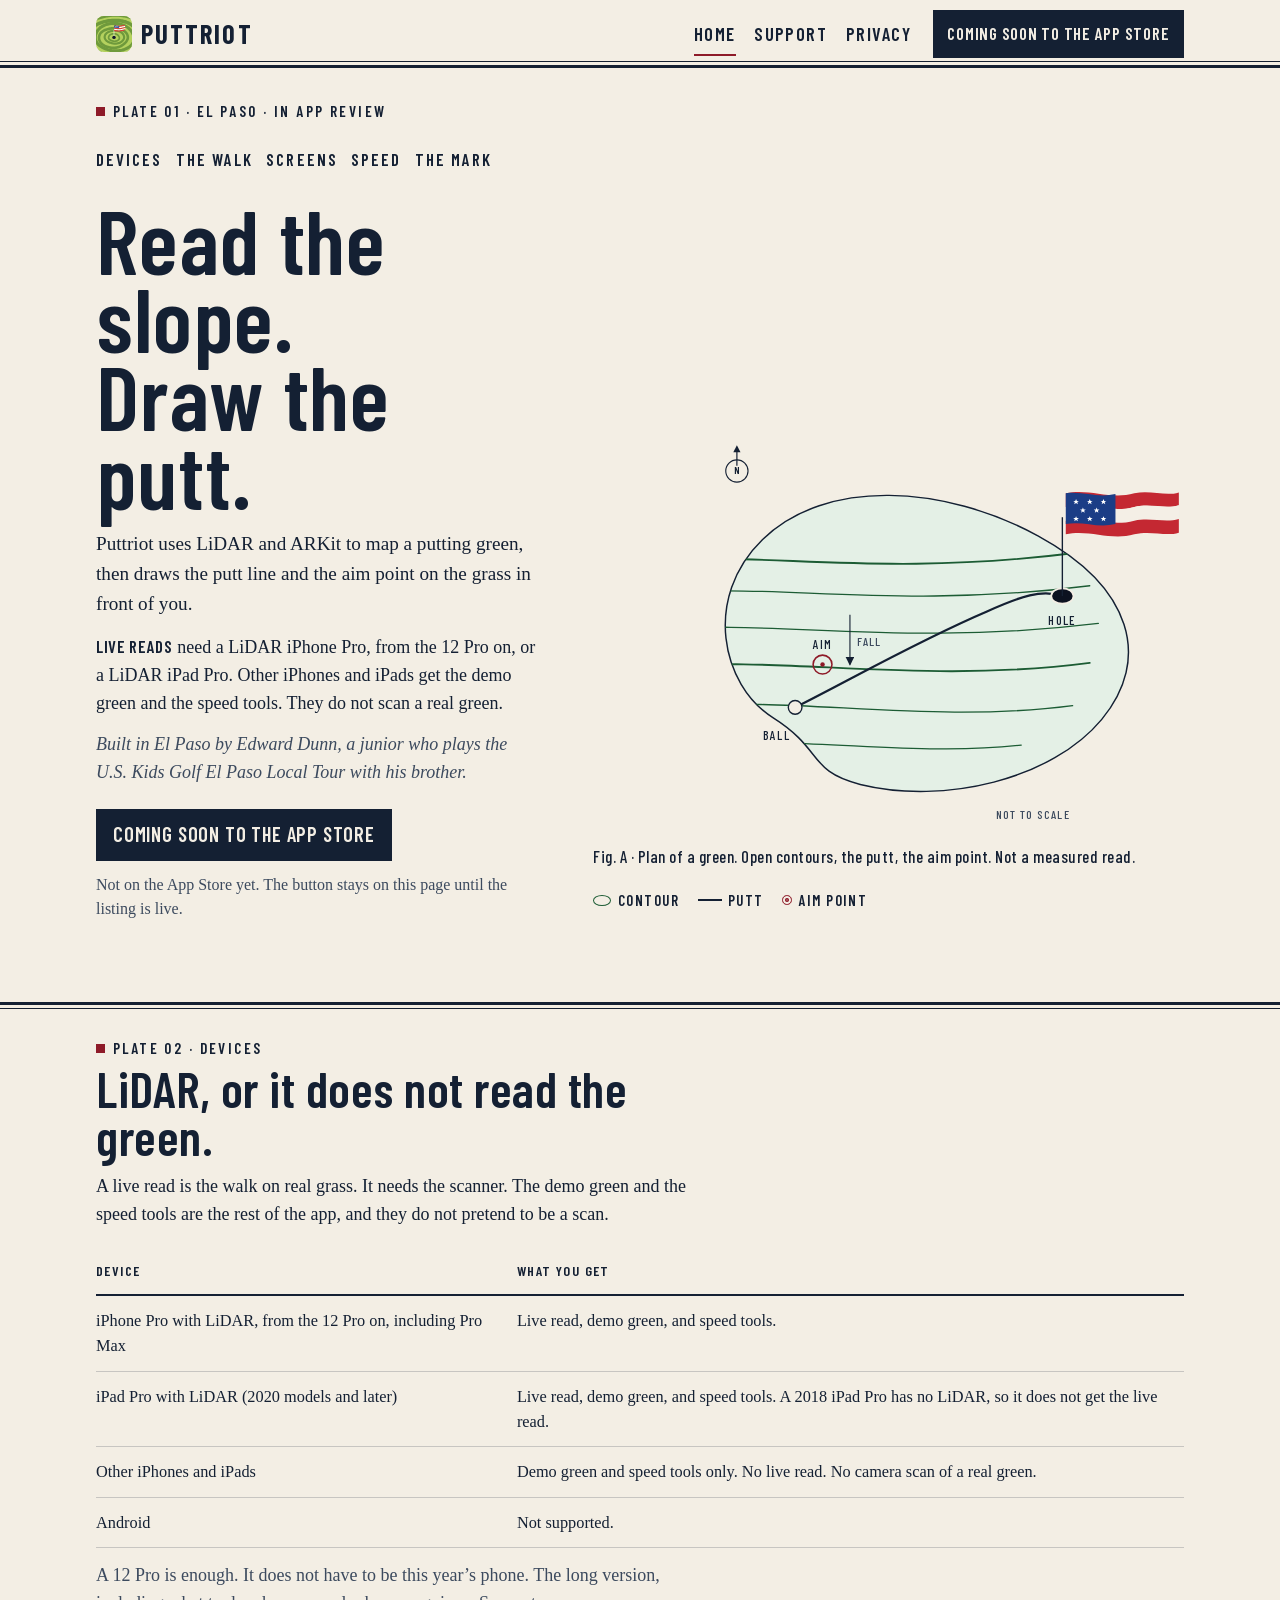
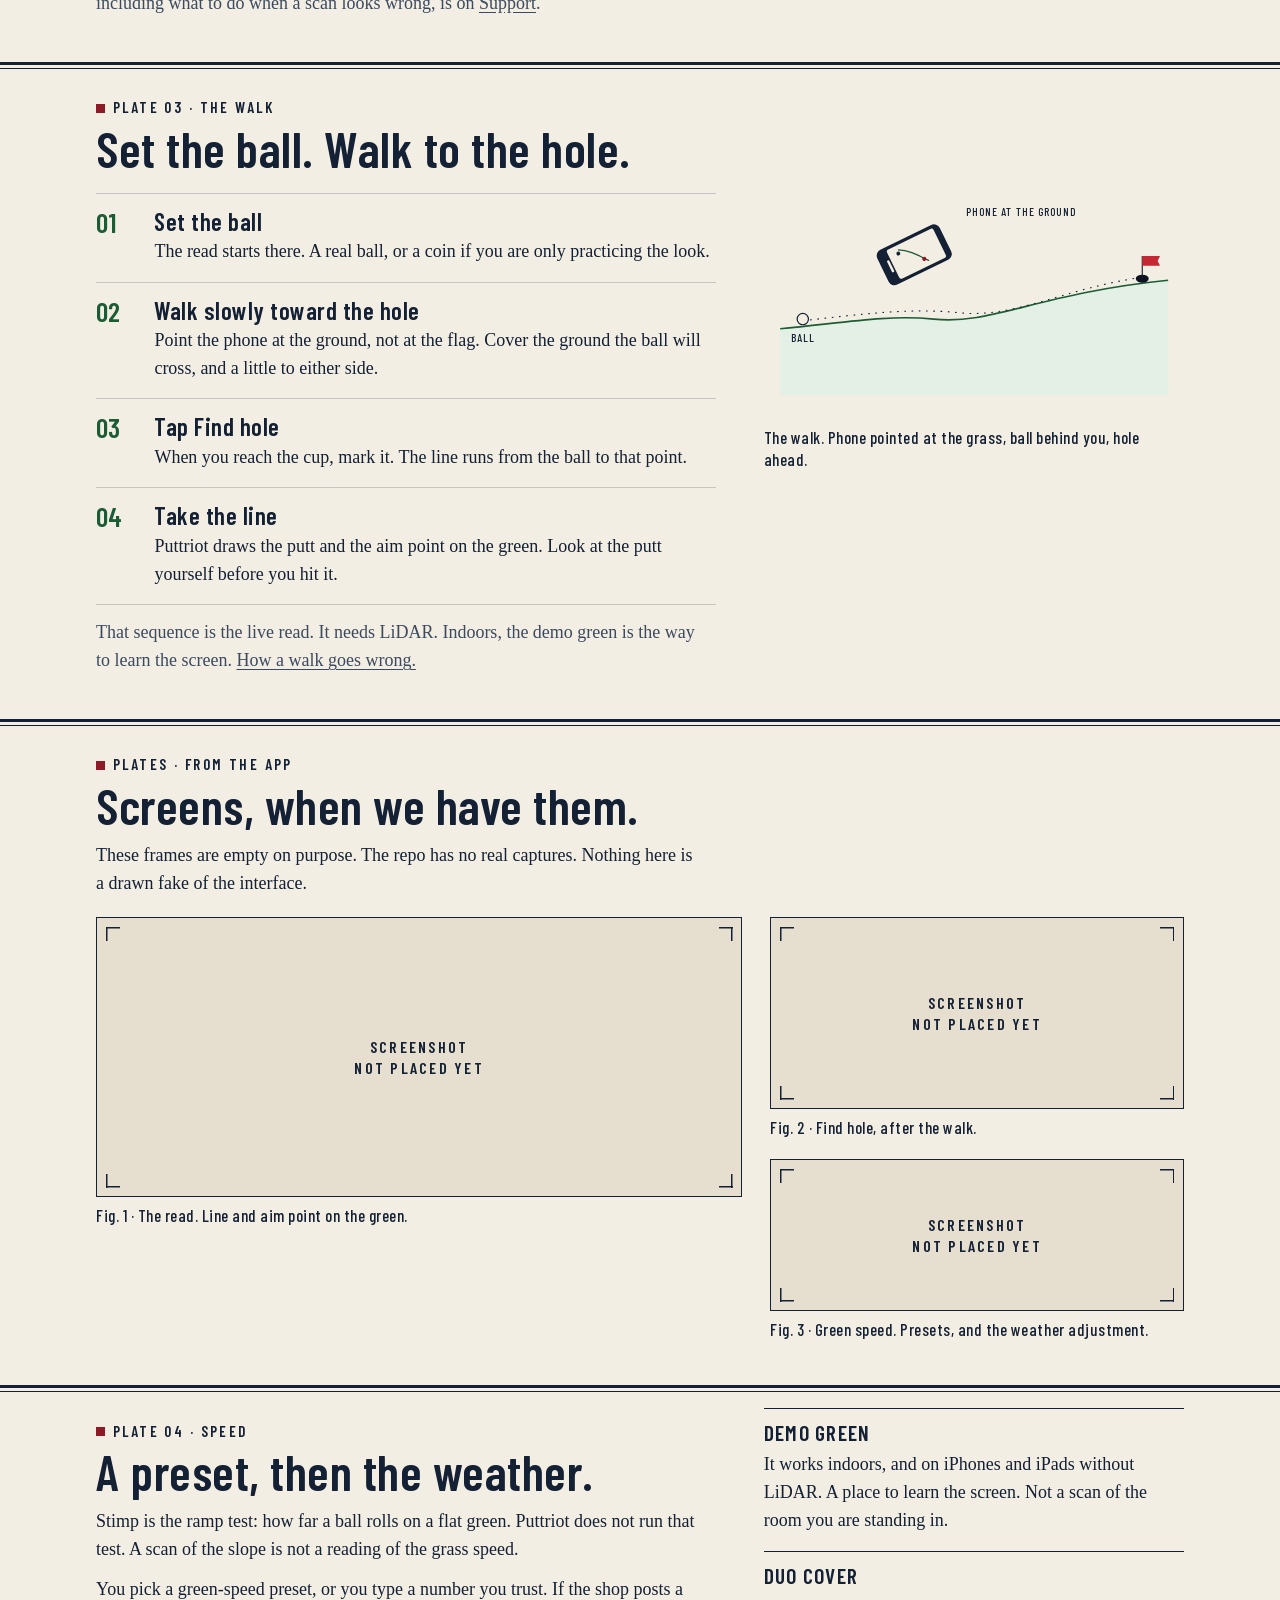
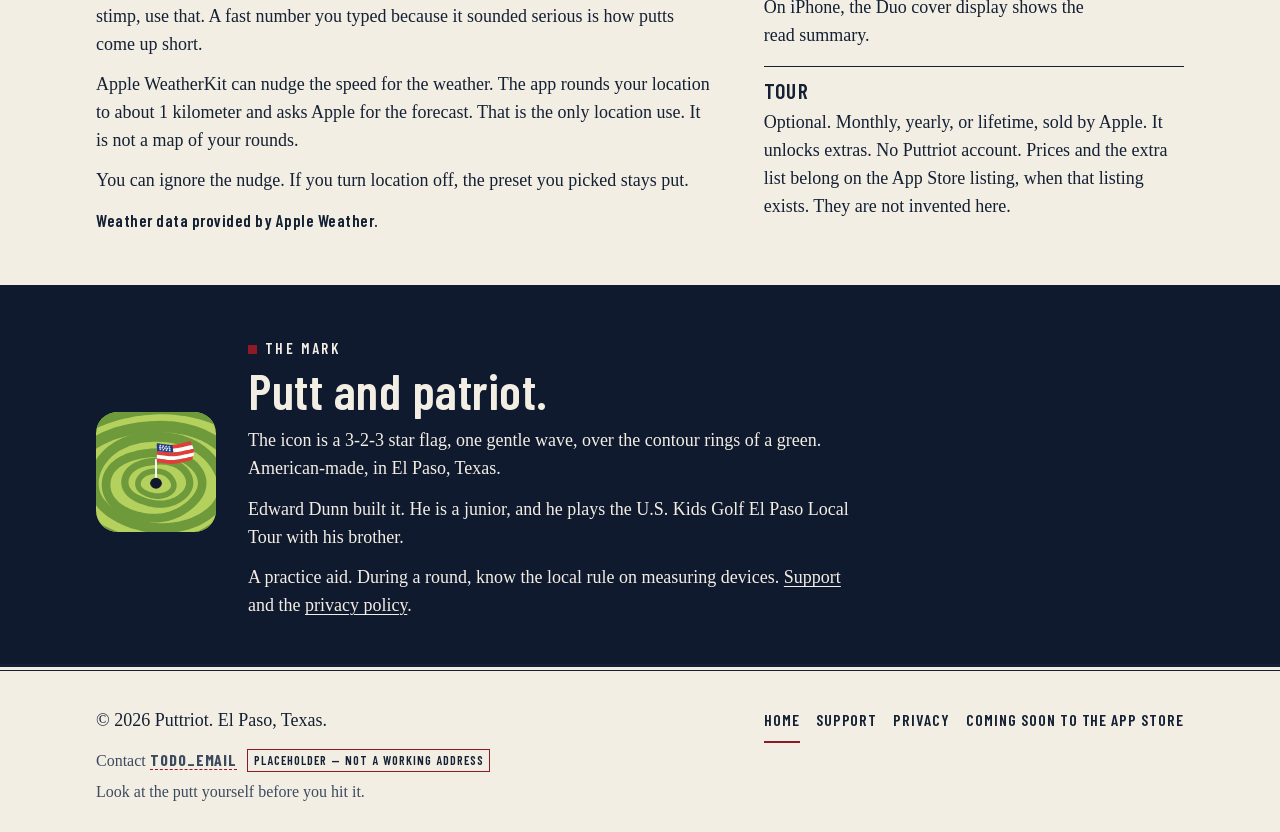
==== commit 80220089: "Redesign the site as a yardage book and correct the device rules. Live reads require a LiDAR iPhone " ====
--- a/home/index.html
+++ b/home/index.html
@@ -3,17 +3,19 @@
 <head>
   <meta charset="utf-8">
   <meta name="viewport" content="width=device-width, initial-scale=1">
-  <title>Puttriot — read the green on iPhone</title>
-  <meta name="description" content="Puttriot is an iPhone practice tool that scans a putting green and shows the break, an aim point, and a pace.">
-  <meta name="theme-color" content="#B4D15E">
+  <title>Puttriot — the putt, drawn on the green</title>
+  <meta name="description" content="Puttriot maps a putting green with LiDAR and draws the putt line and aim point. Live reads need a LiDAR iPhone Pro or iPad Pro. Made in El Paso by Edward Dunn. In App Review.">
+  <meta name="theme-color" content="#f3eee4" media="(prefers-color-scheme: light)">
+  <meta name="theme-color" content="#101826" media="(prefers-color-scheme: dark)">
   <meta property="og:title" content="Puttriot">
-  <meta property="og:description" content="Point your iPhone at a real green. Puttriot draws the putt.">
+  <meta property="og:description" content="LiDAR and ARKit on a real green. The line and the aim point, drawn. In App Review.">
   <meta property="og:type" content="website">
   <meta property="og:image" content="../assets/icon-512.png">
   <link rel="icon" href="../assets/icon.svg" type="image/svg+xml">
   <link rel="icon" href="../assets/favicon-32.png" sizes="32x32" type="image/png">
   <link rel="apple-touch-icon" href="../assets/apple-touch-icon.png">
   <link rel="manifest" href="../site.webmanifest">
+  <link rel="preload" href="../assets/fonts/barlow-condensed-600.woff2" as="font" type="font/woff2" crossorigin>
   <link rel="stylesheet" href="../css/styles.css">
   <script>document.documentElement.classList.add("js")</script>
 </head>
@@ -23,8 +25,8 @@
   <header class="nav">
     <div class="wrap nav-bar">
       <a class="brand" href="../home/">
-        <img src="../assets/icon.svg" width="38" height="38" alt="">
-        Puttriot
+        <img src="../assets/icon.svg" width="36" height="36" alt="">
+        <span>Puttriot</span>
       </a>
       <button class="nav-toggle" type="button" aria-expanded="false" aria-controls="nav-panel">
         <span class="nav-toggle-label">Menu</span>
@@ -37,164 +39,289 @@
             <li><a href="../privacy-policy/">Privacy</a></li>
           </ul>
         </nav>
-        <a class="store" data-store-link href="#">
-          <svg class="apple" viewBox="0 0 18 22" aria-hidden="true" focusable="false">
-            <path fill="currentColor" d="M14.94 11.37c.02-2.27 1.85-3.36 1.94-3.41-1.06-1.55-2.7-1.76-3.28-1.79-1.4-.14-2.73.82-3.44.82-.71 0-1.8-.8-2.96-.78-1.52.02-2.93.89-3.71 2.25-1.58 2.75-.4 6.81 1.14 9.04.75 1.09 1.65 2.31 2.83 2.27 1.13-.05 1.56-.73 2.93-.73 1.37 0 1.75.73 2.95.71 1.22-.02 1.99-1.11 2.74-2.2.86-1.26 1.22-2.48 1.24-2.54-.03-.01-2.38-.91-2.4-3.62zM12.7 4.9c.63-.76 1.05-1.82.94-2.88-1.01.04-2.23.67-2.95 1.52-.65.75-1.21 1.94-1.06 3.09 1.12.09 2.27-.57 3.07-1.73z"/>
-          </svg>
-          <span class="store-copy">
-            <span class="store-kicker">Download on the</span>
-            <span class="store-name">App Store</span>
-          </span>
-        </a>
+        <!-- TODO: App Store listing https://apps.apple.com/app/id6821444727 -->
+        <a class="store" data-store-link href="#app-store-todo">Coming soon to the App Store</a>
       </div>
     </div>
   </header>
 
   <main id="main" tabindex="-1">
-    <section class="hero" aria-labelledby="hero-title">
-      <div class="wrap hero-grid">
+    <section class="opening" aria-labelledby="hero-title">
+      <div class="wrap open-grid">
         <div>
-          <p class="brand-lockup">Puttriot</p>
-          <h1 id="hero-title">Point at the green. See the break.</h1>
-          <p class="lede">An iPhone practice tool that scans a real putting green and draws the line, an aim point, and a pace.</p>
-          <div class="hero-actions">
-            <a class="store store--lg" data-store-link href="#">
-              <svg class="apple" viewBox="0 0 18 22" aria-hidden="true" focusable="false">
-                <path fill="currentColor" d="M14.94 11.37c.02-2.27 1.85-3.36 1.94-3.41-1.06-1.55-2.7-1.76-3.28-1.79-1.4-.14-2.73.82-3.44.82-.71 0-1.8-.8-2.96-.78-1.52.02-2.93.89-3.71 2.25-1.58 2.75-.4 6.81 1.14 9.04.75 1.09 1.65 2.31 2.83 2.27 1.13-.05 1.56-.73 2.93-.73 1.37 0 1.75.73 2.95.71 1.22-.02 1.99-1.11 2.74-2.2.86-1.26 1.22-2.48 1.24-2.54-.03-.01-2.38-.91-2.4-3.62zM12.7 4.9c.63-.76 1.05-1.82.94-2.88-1.01.04-2.23.67-2.95 1.52-.65.75-1.21 1.94-1.06 3.09 1.12.09 2.27-.57 3.07-1.73z"/>
-              </svg>
-              <span class="store-copy">
-                <span class="store-kicker">Download on the</span>
-                <span class="store-name">App Store</span>
-              </span>
-            </a>
-            <a class="text-link" href="#how">How it works</a>
+          <p class="plate-id">Plate 01 · El Paso · In App Review</p>
+          <nav class="contents" aria-label="On this page">
+            <a href="#devices">Devices</a>
+            <a href="#walk">The walk</a>
+            <a href="#plates">Screens</a>
+            <a href="#speed">Speed</a>
+            <a href="#maker">The mark</a>
+          </nav>
+          <h1 id="hero-title">Read the slope.<br>Draw the putt.</h1>
+          <p class="lede">Puttriot uses LiDAR and ARKit to map a putting green, then draws the putt line and the aim point on the grass in front of you.</p>
+          <p class="hardware"><b>Live reads</b> need a LiDAR iPhone Pro, from the 12 Pro on, or a LiDAR iPad Pro. Other iPhones and iPads get the demo green and the speed tools. They do not scan a real green.</p>
+          <p class="by">Built in El Paso by Edward Dunn, a junior who plays the U.S. Kids Golf El Paso Local Tour with his brother.</p>
+          <div class="open-actions">
+            <!-- TODO: App Store listing https://apps.apple.com/app/id6821444727 -->
+            <a class="store store--lg" data-store-link href="#app-store-todo">Coming soon to the App Store</a>
           </div>
-          <p class="soon">Coming soon. The button opens the listing the day it ships. Made in the U.S.A.</p>
-        </div>
-
-        <div class="phone" aria-hidden="true">
-          <div class="phone-shell">
-            <div class="phone-screen">
-              <div class="island"></div>
-              <p class="screen-label">Reading the green</p>
-              <div class="green">
-                <svg viewBox="0 0 280 360" preserveAspectRatio="xMidYMid slice">
-                  <g fill="none" stroke="#6F9A3C" stroke-linecap="round">
-                    <ellipse cx="150" cy="210" rx="72" ry="44" stroke-width="14"/>
-                    <ellipse cx="158" cy="218" rx="124" ry="76" stroke-width="18"/>
-                    <ellipse cx="136" cy="228" rx="190" ry="118" stroke-width="24"/>
-                  </g>
-                  <path class="putt" pathLength="1" d="M102 286C48 214 112 132 190 96" fill="none" stroke="#12203A" stroke-width="3.5" stroke-linecap="round"/>
-                  <circle cx="62" cy="198" r="8" fill="none" stroke="#8E1C2A" stroke-width="2"/>
-                  <circle cx="62" cy="198" r="2.6" fill="#8E1C2A"/>
-                  <ellipse cx="198" cy="104" rx="18" ry="12" fill="#10182E"/>
-                  <rect x="196.5" y="62" width="3.2" height="44" rx="1" fill="#FFFdf8"/>
-                  <path d="M199 54h30c3 2 1 6-2 8 3 2 5 6 2 9H199z" fill="#E23D3A"/>
-                  <circle cx="102" cy="286" r="9" fill="#FFFdf8" stroke="#12203A" stroke-width="1.4"/>
-                </svg>
-              </div>
-              <div class="sheet">
-                <p class="sheet-kicker">The read</p>
-                <p class="sheet-title">Breaks right, 14 ft</p>
-                <p class="sheet-meta">Aim a cup left · die it in<br>Stimp 10</p>
-              </div>
-              <div class="home-bar"></div>
-            </div>
-          </div>
-        </div>
-      </div>
-      <img class="hero-contours" src="../assets/contours.svg" alt="">
-      <svg class="hero-wave" viewBox="0 0 1440 80" preserveAspectRatio="none" aria-hidden="true">
-        <path fill="currentColor" d="M0 40c180 28 320-24 500 0s340 36 520 4c140-18 280-8 420 4v32H0Z"/>
-      </svg>
-    </section>
-
-    <section class="section" id="how" aria-labelledby="how-title">
+          <p class="soon">Not on the App Store yet. The button stays on this page until the listing is live.</p>
+        </div>
+
+        <figure class="plan">
+          <svg viewBox="0 0 690 470" aria-hidden="true" focusable="false">
+            <defs>
+              <clipPath id="green-clip">
+                <path d="M210 330 C150 292 128 190 198 122 C272 50 410 58 520 118 C630 178 652 262 594 332 C536 402 410 432 312 408 C250 392 270 368 210 330 Z"/>
+              </clipPath>
+              <marker id="fall" markerWidth="8" markerHeight="8" refX="7" refY="4" orient="auto">
+                <path d="M0 0 L8 4 L0 8 Z" fill="var(--ink)"/>
+              </marker>
+              <path id="star" d="M0-5.2 L1.5-1.6 L5.4-1.6 L2.3.6 L3.4 4.4 L0 2.1 L-3.4 4.4 L-2.3.6 L-5.4-1.6 L-1.5-1.6 Z"/>
+            </defs>
+            <g transform="translate(168,36)">
+              <circle cx="0" cy="6" r="13" fill="none" stroke="var(--ink)" stroke-width="1.3"/>
+              <path d="M0 0 V-22" fill="none" stroke="var(--ink)" stroke-width="1.4"/>
+              <path d="M-4.2 -16 L0 -24 L4.2 -16 Z" fill="var(--ink)"/>
+              <text x="0" y="10" text-anchor="middle" fill="var(--ink)" font-family="Barlow Condensed, Arial Narrow, sans-serif" font-size="12" font-weight="600">N</text>
+            </g>
+            <path fill="var(--turf-wash)" stroke="var(--ink)" stroke-width="1.7" d="M210 330 C150 292 128 190 198 122 C272 50 410 58 520 118 C630 178 652 262 594 332 C536 402 410 432 312 408 C250 392 270 368 210 330 Z"/>
+            <g clip-path="url(#green-clip)" fill="none" stroke="var(--turf)" stroke-linecap="round">
+              <path stroke-width="2.2" d="M70 150 C180 132 320 168 560 138"/>
+              <path stroke-width="1.5" d="M70 188 C190 168 340 206 580 176"/>
+              <path stroke-width="1.5" d="M80 228 C200 214 360 248 590 220"/>
+              <path stroke-width="2.2" d="M90 272 C210 256 380 292 580 266"/>
+              <path stroke-width="1.5" d="M110 318 C230 304 390 338 560 316"/>
+              <path stroke-width="1.5" d="M150 362 C250 352 380 376 500 362"/>
+            </g>
+            <path d="M300 210 V268" fill="none" stroke="var(--ink)" stroke-width="1.3" marker-end="url(#fall)"/>
+            <text x="308" y="246" fill="var(--muted)" font-family="Barlow Condensed, Arial Narrow, sans-serif" font-size="14" letter-spacing="1.4">FALL</text>
+            <path d="M236 318 C300 286 380 240 460 206 C500 188 524 180 548 188" fill="none" stroke="var(--ink)" stroke-width="2.6" stroke-linecap="round"/>
+            <circle cx="236" cy="318" r="8" fill="var(--paper)" stroke="var(--ink)" stroke-width="1.6"/>
+            <circle cx="268" cy="268" r="11" fill="none" stroke="var(--red)" stroke-width="1.8"/>
+            <circle cx="268" cy="268" r="2.6" fill="var(--red)"/>
+            <ellipse cx="548" cy="188" rx="13" ry="9" fill="var(--hole)" stroke="var(--paper)" stroke-width="2"/>
+            <path d="M548 188 V96" stroke="var(--ink)" stroke-width="1.6"/>
+            <g transform="translate(552,64)">
+              <path fill="var(--flag-red)" d="M0 4 C28-2 52 12 80 4 C100 0 116 8 132 3 L132 18 C116 23 100 15 80 20 C52 28 28 14 0 20 Z"/>
+              <path fill="#f4efe6" d="M0 20 C28 14 52 28 80 20 C100 16 116 23 132 18 L132 34 C116 39 100 31 80 36 C52 44 28 30 0 36 Z"/>
+              <path fill="var(--flag-red)" d="M0 36 C28 30 52 44 80 36 C100 32 116 39 132 34 L132 50 C116 55 100 47 80 52 C52 60 28 46 0 52 Z"/>
+              <path fill="var(--flag-navy)" d="M0 4 C20 1 36 10 58 5 L58 40 C36 45 20 36 0 40 Z"/>
+              <g fill="#fff">
+                <use href="#star" transform="translate(12,14) scale(0.62)"/>
+                <use href="#star" transform="translate(28,14) scale(0.62)"/>
+                <use href="#star" transform="translate(44,14) scale(0.62)"/>
+                <use href="#star" transform="translate(20,24) scale(0.62)"/>
+                <use href="#star" transform="translate(36,24) scale(0.62)"/>
+                <use href="#star" transform="translate(12,34) scale(0.62)"/>
+                <use href="#star" transform="translate(28,34) scale(0.62)"/>
+                <use href="#star" transform="translate(44,34) scale(0.62)"/>
+              </g>
+            </g>
+            <g fill="var(--ink)" font-family="Barlow Condensed, Arial Narrow, sans-serif" font-size="15" letter-spacing="1.5">
+              <text x="214" y="356" text-anchor="middle">BALL</text>
+              <text x="268" y="250" text-anchor="middle">AIM</text>
+              <text x="548" y="222" text-anchor="middle">HOLE</text>
+            </g>
+            <text x="470" y="448" fill="var(--muted)" font-family="Barlow Condensed, Arial Narrow, sans-serif" font-size="14" letter-spacing="1.6">NOT TO SCALE</text>
+          </svg>
+          <figcaption>Fig. A · Plan of a green. Open contours, the putt, the aim point. Not a measured read.</figcaption>
+          <ul class="key">
+            <li><span class="swatch swatch--ring" aria-hidden="true"></span> Contour</li>
+            <li><span class="swatch swatch--line" aria-hidden="true"></span> Putt</li>
+            <li><span class="swatch swatch--aim" aria-hidden="true"></span> Aim point</li>
+          </ul>
+        </figure>
+      </div>
+    </section>
+
+    <section class="chapter" id="devices" aria-labelledby="devices-title">
       <div class="wrap">
-        <div class="section-head">
-          <p class="kicker">How it works</p>
-          <h2 id="how-title">Walk the putt. Get the read.</h2>
-          <p class="lede">No clip-on sensor. No special ball. Frame the green, move with it, then put the phone down and hit the putt.</p>
-        </div>
-        <div class="steps">
-          <article class="step">
-            <h3>Scan the green</h3>
-            <p>Pro iPhones rebuild the surface with LiDAR and ARKit. Other iPhones use the camera. The app says which sensor did the work.</p>
-          </article>
-          <article class="step">
-            <h3>See the break</h3>
-            <p>A line from ball to hole, an aim point beside it, and contour bands over the slope so the tilt has a shape.</p>
-          </article>
-          <article class="step">
-            <h3>Pick a pace</h3>
-            <p>Length, slope, and the stimp you enter feed a suggested speed. Modeled numbers are marked as models.</p>
-          </article>
-        </div>
-      </div>
-    </section>
-
-    <section class="read-panel" aria-labelledby="read-title">
-      <div class="wrap read-grid">
-        <div>
-          <p class="kicker">A sample read</p>
-          <h2 id="read-title">Something you can stand over.</h2>
-          <p class="lede">An illustration, so you can see the shape of an answer. Your green writes its own. In the app, modeled figures are labeled that way.</p>
-        </div>
-        <div class="score">
-          <p class="kicker">Illustrated · stimp 10</p>
-          <ul class="score-grid">
-            <li><strong>14 ft</strong><span>Length</span></li>
-            <li><strong>8 in right</strong><span>Break</span></li>
-            <li><strong>A cup left</strong><span>Aim</span></li>
-            <li><strong>Die it in</strong><span>Pace</span></li>
-          </ul>
-          <p class="score-note">Slope about 1.6% in this picture. Not a tape measure. A model, and labeled like one. Full troubleshooting is on <a href="../support/">Support</a>.</p>
-        </div>
-      </div>
-    </section>
-
-    <section class="section" id="phones" aria-labelledby="phones-title">
-      <div class="wrap">
-        <div class="section-head">
-          <p class="kicker">iPhone</p>
-          <h2 id="phones-title">LiDAR on Pro. Camera on the rest.</h2>
-          <p class="lede">Built for iPhone only. The scanner is better. The camera still draws a line.</p>
-        </div>
-        <div class="phones">
+        <div class="chapter-head">
+          <p class="plate-id">Plate 02 · Devices</p>
+          <h2 id="devices-title">LiDAR, or it does not read the green.</h2>
+          <p>A live read is the walk on real grass. It needs the scanner. The demo green and the speed tools are the rest of the app, and they do not pretend to be a scan.</p>
+        </div>
+        <div class="table-wrap">
           <table>
             <thead>
-              <tr><th>Phone</th><th>How it sees the green</th></tr>
+              <tr>
+                <th scope="col">Device</th>
+                <th scope="col">What you get</th>
+              </tr>
             </thead>
             <tbody>
               <tr>
-                <td>iPhone 12 Pro and later Pro / Pro Max with LiDAR</td>
-                <td>LiDAR + ARKit scene reconstruction. This is the full read.</td>
-              </tr>
-              <tr>
-                <td>Other recent iPhones</td>
-                <td>Camera. Useful. Different sensor. The app says so on the read.</td>
-              </tr>
-              <tr>
-                <td>iPad, Android</td>
-                <td>Not what this is built for.</td>
+                <td>iPhone Pro with LiDAR, from the 12 Pro on, including Pro Max</td>
+                <td>Live read, demo green, and speed tools.</td>
+              </tr>
+              <tr>
+                <td>iPad Pro with LiDAR (2020 models and later)</td>
+                <td>Live read, demo green, and speed tools. A 2018 iPad Pro has no LiDAR, so it does not get the live read.</td>
+              </tr>
+              <tr>
+                <td>Other iPhones and iPads</td>
+                <td>Demo green and speed tools only. No live read. No camera scan of a real green.</td>
+              </tr>
+              <tr>
+                <td>Android</td>
+                <td>Not supported.</td>
               </tr>
             </tbody>
           </table>
         </div>
-        <p class="note">Practice tool, not a tournament ruling. During a round, know your local rules on measuring devices. Details on <a href="../support/#rules">Support</a>.</p>
-      </div>
-    </section>
-
-    <section class="story" aria-labelledby="story-title">
-      <div class="wrap story-grid">
-        <div class="story-mark">
-          <img src="../assets/icon.svg" width="132" height="132" alt="">
-        </div>
+        <p class="aside">A 12 Pro is enough. It does not have to be this year’s phone. The long version, including what to do when a scan looks wrong, is on <a href="../support/#devices">Support</a>.</p>
+      </div>
+    </section>
+
+    <section class="chapter" id="walk" aria-labelledby="walk-title">
+      <div class="wrap">
+        <div class="chapter-head">
+          <p class="plate-id">Plate 03 · The walk</p>
+          <h2 id="walk-title">Set the ball. Walk to the hole.</h2>
+        </div>
+        <div class="walk-grid">
+          <div>
+            <ol class="walk">
+              <li>
+                <span class="num">01</span>
+                <div>
+                  <h3>Set the ball</h3>
+                  <p>The read starts there. A real ball, or a coin if you are only practicing the look.</p>
+                </div>
+              </li>
+              <li>
+                <span class="num">02</span>
+                <div>
+                  <h3>Walk slowly toward the hole</h3>
+                  <p>Point the phone at the ground, not at the flag. Cover the ground the ball will cross, and a little to either side.</p>
+                </div>
+              </li>
+              <li>
+                <span class="num">03</span>
+                <div>
+                  <h3>Tap Find hole</h3>
+                  <p>When you reach the cup, mark it. The line runs from the ball to that point.</p>
+                </div>
+              </li>
+              <li>
+                <span class="num">04</span>
+                <div>
+                  <h3>Take the line</h3>
+                  <p>Puttriot draws the putt and the aim point on the green. Look at the putt yourself before you hit it.</p>
+                </div>
+              </li>
+            </ol>
+            <p class="aside">That sequence is the live read. It needs LiDAR. Indoors, the demo green is the way to learn the screen. <a href="../support/#walk">How a walk goes wrong.</a></p>
+          </div>
+          <figure class="gesture">
+            <svg viewBox="0 0 520 280" aria-hidden="true" focusable="false">
+              <path fill="var(--turf-wash)" d="M20 168 C90 162 150 150 210 156 C280 164 340 124 500 108 L500 250 L20 250 Z"/>
+              <path d="M20 168 C90 162 150 150 210 156 C280 164 340 124 500 108" fill="none" stroke="var(--turf)" stroke-width="2"/>
+              <path d="M48 158 C120 150 180 142 240 148 C310 156 370 118 470 104" fill="none" stroke="var(--ink)" stroke-width="1.4" stroke-dasharray="2 7"/>
+              <circle cx="48" cy="156" r="7" fill="var(--paper)" stroke="var(--ink)" stroke-width="1.5"/>
+              <g transform="translate(214,36) rotate(64)">
+                <rect width="48" height="86" rx="8" fill="var(--ink)"/>
+                <rect x="4" y="8" width="40" height="64" rx="3" fill="var(--paper)"/>
+                <path d="M10 58 C18 44 26 40 38 30" fill="none" stroke="var(--turf)" stroke-width="1.6" stroke-linecap="round"/>
+                <circle cx="14" cy="60" r="2.4" fill="var(--ink)"/>
+                <circle cx="34" cy="34" r="2.6" fill="var(--red)"/>
+                <rect x="16" y="74" width="16" height="3" rx="1" fill="var(--paper)"/>
+              </g>
+              <g transform="translate(468,78)">
+                <ellipse cx="0" cy="28" rx="8" ry="5" fill="var(--hole)"/>
+                <path d="M0 28 V0" stroke="var(--ink)" stroke-width="1.4"/>
+                <path fill="var(--flag-red)" d="M0 0 h22 l-3 6 3 6 H0 z"/>
+              </g>
+              <g fill="var(--ink)" font-family="Barlow Condensed, Arial Narrow, sans-serif" font-size="14" letter-spacing="1.3">
+                <text x="48" y="184" text-anchor="middle">BALL</text>
+                <text x="250" y="28">PHONE AT THE GROUND</text>
+              </g>
+            </svg>
+            <figcaption>The walk. Phone pointed at the grass, ball behind you, hole ahead.</figcaption>
+          </figure>
+        </div>
+      </div>
+    </section>
+
+    <section class="chapter" id="plates" aria-labelledby="plates-title">
+      <div class="wrap">
+        <div class="chapter-head">
+          <p class="plate-id">Plates · From the app</p>
+          <h2 id="plates-title">Screens, when we have them.</h2>
+          <p>These frames are empty on purpose. The repo has no real captures. Nothing here is a drawn fake of the interface.</p>
+        </div>
+        <div class="plate-grid">
+          <figure class="mount mount--read">
+            <!-- TODO: set src="../assets/screenshots/read.png" to a real capture of the putt line and aim point on a green. Do not substitute a mockup. -->
+            <div class="mount-frame">
+              <span class="corners" aria-hidden="true"></span>
+              <img alt="Screenshot not placed yet. It will show Puttriot on iPhone, with the putt line and aim point drawn on a scanned green." width="390" height="844">
+              <p class="mount-pending">Screenshot<br>not placed yet</p>
+            </div>
+            <figcaption>Fig. 1 · The read. Line and aim point on the green.</figcaption>
+          </figure>
+          <div class="mount-stack">
+            <figure class="mount mount--find">
+              <!-- TODO: set src="../assets/screenshots/find-hole.png" to a real capture of the Find hole step after the walk. Do not substitute a mockup. -->
+              <div class="mount-frame">
+                <span class="corners" aria-hidden="true"></span>
+                <img alt="Screenshot not placed yet. It will show the Find hole step, phone pointed at the ground near the cup." width="390" height="844">
+                <p class="mount-pending">Screenshot<br>not placed yet</p>
+              </div>
+              <figcaption>Fig. 2 · Find hole, after the walk.</figcaption>
+            </figure>
+            <figure class="mount mount--speed">
+              <!-- TODO: set src="../assets/screenshots/speed.png" to a real capture of green-speed presets and the WeatherKit adjustment. Do not substitute a mockup. -->
+              <div class="mount-frame">
+                <span class="corners" aria-hidden="true"></span>
+                <img alt="Screenshot not placed yet. It will show Puttriot green-speed presets and the weather-adjusted speed." width="844" height="390">
+                <p class="mount-pending">Screenshot<br>not placed yet</p>
+              </div>
+              <figcaption>Fig. 3 · Green speed. Presets, and the weather adjustment.</figcaption>
+            </figure>
+          </div>
+        </div>
+      </div>
+    </section>
+
+    <section class="chapter" id="speed" aria-labelledby="speed-title">
+      <div class="wrap speed-grid">
+        <div class="speed-copy">
+          <p class="plate-id">Plate 04 · Speed</p>
+          <h2 id="speed-title">A preset, then the weather.</h2>
+          <p>Stimp is the ramp test: how far a ball rolls on a flat green. Puttriot does not run that test. A scan of the slope is not a reading of the grass speed.</p>
+          <p>You pick a green-speed preset, or you type a number you trust. If the shop posts a stimp, use that. A fast number you typed because it sounded serious is how putts come up short.</p>
+          <p>Apple WeatherKit can nudge the speed for the weather. The app rounds your location to about 1 kilometer and asks Apple for the forecast. That is the only location use. It is not a map of your rounds.</p>
+          <p>You can ignore the nudge. If you turn location off, the preset you picked stays put.</p>
+          <p class="attrib">Weather data provided by Apple Weather.</p>
+        </div>
+        <div class="margin-notes">
+          <section>
+            <h3>Demo green</h3>
+            <p>It works indoors, and on iPhones and iPads without LiDAR. A place to learn the screen. Not a scan of the room you are standing in.</p>
+          </section>
+          <section>
+            <h3>Duo cover</h3>
+            <p>On iPhone, the Duo cover display shows the read summary.</p>
+          </section>
+          <section>
+            <h3>Tour</h3>
+            <p>Optional. Monthly, yearly, or lifetime, sold by Apple. It unlocks extras. No Puttriot account. Prices and the extra list belong on the App Store listing, when that listing exists. They are not invented here.</p>
+          </section>
+        </div>
+      </div>
+    </section>
+
+    <section class="colophon" id="maker" aria-labelledby="maker-title">
+      <div class="wrap colo-grid">
+        <img class="mark" src="../assets/icon.svg" width="120" height="120" alt="Puttriot icon: a waving star flag over green contour rings.">
         <div>
-          <p class="kicker">Made in the U.S.A.</p>
-          <h2 id="story-title">Putt + patriot.</h2>
-          <p>Puttriot is putt and patriot. Designed and built in the United States for juniors and everyday golfers who still miss that four-footer the same way twice. The icon is a flag in the hole and the contour lines of a green. Navy, red, and white show up in the mark and the type, not as flag wallpaper.</p>
-          <p>How a scan fails, what “model” means, and what the phone keeps on device: <a href="../support/">Support</a> and the <a href="../privacy-policy/">privacy policy</a>.</p>
+          <p class="plate-id">The mark</p>
+          <h2 id="maker-title">Putt and patriot.</h2>
+          <p>The icon is a 3-2-3 star flag, one gentle wave, over the contour rings of a green. American-made, in El Paso, Texas.</p>
+          <p>Edward Dunn built it. He is a junior, and he plays the U.S. Kids Golf El Paso Local Tour with his brother.</p>
+          <p>A practice aid. During a round, know the local rule on measuring devices. <a href="../support/#rules">Support</a> and the <a href="../privacy-policy/">privacy policy</a>.</p>
         </div>
       </div>
     </section>
@@ -203,15 +330,18 @@
   <footer class="site-foot">
     <div class="wrap">
       <div class="foot-row">
-        <p>© <span id="year">2026</span> Puttriot. Made in the U.S.A.</p>
+        <p>© <span id="year">2026</span> Puttriot. El Paso, Texas.</p>
         <ul class="foot-links">
           <li><a href="../home/" aria-current="page">Home</a></li>
           <li><a href="../support/">Support</a></li>
           <li><a href="../privacy-policy/">Privacy</a></li>
-          <li><a data-store-link href="#">App Store</a></li>
+          <!-- TODO: App Store listing https://apps.apple.com/app/id6821444727 -->
+          <li><a data-store-link href="#app-store-todo">Coming soon to the App Store</a></li>
         </ul>
       </div>
-      <p class="fine">A practice aid. Look at the putt yourself before you hit it.</p>
+      <!-- TODO: set CONTACT_EMAIL in js/config.js. TODO_EMAIL is not a real inbox. -->
+      <p class="fine">Contact <span data-contact><strong class="todo-mail">TODO_EMAIL</strong> <span class="todo-tag">Placeholder — not a working address</span></span></p>
+      <p class="fine">Look at the putt yourself before you hit it.</p>
     </div>
   </footer>
 
--- a/css/styles.css
+++ b/css/styles.css
@@ -1,3 +1,7 @@
+/* Puttriot
+   Barlow Condensed (scoreboard) + a book serif (yardage-book text).
+   Paper, deep navy, turf, flag red only as a mark. */
+
 @font-face {
   font-family: "Barlow Condensed";
   font-style: normal;
@@ -22,40 +26,70 @@
   src: url("../assets/fonts/barlow-condensed-700.woff2") format("woff2");
 }
 
-@font-face {
-  font-family: "Outfit";
-  font-style: normal;
-  font-weight: 400 650;
-  font-display: swap;
-  src: url("../assets/fonts/outfit-latin.woff2") format("woff2");
-}
-
 :root {
-  --field: #b4d15e;
-  --band: #6f9a3c;
+  color-scheme: light;
+  --paper: #f3eee4;
+  --paper-2: #e6dece;
   --ink: #142033;
-  --muted: #3a4638;
-  --paper: #f7f4ec;
-  --white: #fffdf8;
-  --navy: #12203a;
-  --red: #8e1c2a;
-  --red-hot: #e23d3a;
-  --line: rgba(20, 32, 51, 0.14);
-  --page: 1120px;
-  --display: "Barlow Condensed", "Arial Narrow", sans-serif;
-  --sans: Outfit, "Avenir Next", "Segoe UI", sans-serif;
+  --muted: #3c4a5e;
+  --navy: #101a2e;
+  --turf: #1c5c34;
+  --turf-wash: #e4f0e6;
+  --red: #8e1a28;
+  --btn-bg: #142033;
+  --btn-fg: #f3eee4;
+  --rule: rgba(20, 32, 51, 0.2);
+  --hair: rgba(28, 92, 52, 0.16);
+  --cover: #101a2e;
+  --cover-ink: #f3eee4;
+  --hole: #0c1220;
+  --flag-red: #c42832;
+  --flag-navy: #1b3d86;
+  --display: "Barlow Condensed", "Arial Narrow", "Franklin Gothic Medium", sans-serif;
+  --serif: "Iowan Old Style", Palatino, "Palatino Linotype", "Liberation Serif", Georgia, "Times New Roman", serif;
+  --page: 68rem;
+}
+
+@media (prefers-color-scheme: dark) {
+  :root {
+    color-scheme: dark;
+    --paper: #101826;
+    --paper-2: #1a2434;
+    --ink: #f3eee4;
+    --muted: #d2c8b6;
+    --navy: #f3eee4;
+    --turf: #b7d7ae;
+    --turf-wash: #163026;
+    --red: #ff8d84;
+    --btn-bg: #f3eee4;
+    --btn-fg: #142033;
+    --rule: rgba(243, 238, 228, 0.24);
+    --hair: rgba(183, 215, 174, 0.22);
+    --cover: #f3eee4;
+    --cover-ink: #142033;
+    --hole: #070b12;
+  }
 }
 
 *,
 *::before,
 *::after { box-sizing: border-box; }
 
-html { scroll-behavior: smooth; scroll-padding-top: 5rem; }
+html {
+  scroll-padding-top: 5.25rem;
+}
+
+@media (prefers-reduced-motion: no-preference) {
+  html { scroll-behavior: smooth; }
+}
 
 body {
   margin: 0;
-  font-family: var(--sans);
-  font-size: 1.05rem;
+  min-height: 100vh;
+  display: flex;
+  flex-direction: column;
+  font-family: var(--serif);
+  font-size: 1.125rem;
   line-height: 1.55;
   color: var(--ink);
   background: var(--paper);
@@ -66,22 +100,22 @@
 
 img { max-width: 100%; height: auto; display: block; }
 
-h1, h2, h3, p, ul, ol, dl, dd, figure { margin: 0; }
+h1, h2, h3, p, ul, ol, dl, dd, figure, blockquote { margin: 0; }
 
 ul, ol { padding: 0; }
 
 a { color: inherit; }
 
-button { font: inherit; color: inherit; }
+button, input { font: inherit; color: inherit; }
 
 :focus-visible {
-  outline: 3px solid var(--navy);
+  outline: 3px solid var(--ink);
   outline-offset: 3px;
 }
 
 ::selection {
-  background: var(--navy);
-  color: var(--white);
+  background: var(--ink);
+  color: var(--paper);
 }
 
 .sr-only {
@@ -101,10 +135,13 @@
   left: 1rem;
   top: -4rem;
   z-index: 40;
-  background: var(--navy);
-  color: var(--white);
+  background: var(--btn-bg);
+  color: var(--btn-fg);
   padding: 0.55rem 0.85rem;
   text-decoration: none;
+  font-family: var(--display);
+  letter-spacing: 0.06em;
+  text-transform: uppercase;
 }
 
 .skip:focus { top: 0.75rem; }
@@ -114,22 +151,23 @@
   margin-inline: auto;
 }
 
-/* Nav */
+/* Mast */
 
 .nav {
   position: sticky;
   top: 0;
   z-index: 20;
-  background: rgba(180, 209, 94, 0.94);
-  backdrop-filter: blur(12px);
-}
-
-.nav.is-solid {
-  background: rgba(247, 244, 236, 0.94);
-  box-shadow: 0 1px 0 var(--line);
+  background: var(--paper);
+  background-image:
+    linear-gradient(var(--ink), var(--ink)),
+    linear-gradient(var(--ink), var(--ink));
+  background-size: 100% 3px, 100% 1px;
+  background-position: left bottom, left bottom 6px;
+  background-repeat: no-repeat;
 }
 
 .nav-bar {
+  position: relative;
   display: flex;
   align-items: center;
   gap: 1rem;
@@ -144,29 +182,28 @@
   text-decoration: none;
   font-family: var(--display);
   font-weight: 700;
-  font-size: 1.55rem;
-  letter-spacing: 0.04em;
+  font-size: 1.65rem;
+  letter-spacing: 0.08em;
   text-transform: uppercase;
   line-height: 1;
 }
 
 .brand img {
-  width: 38px;
-  height: 38px;
-  border-radius: 20%;
-  box-shadow: 0 0 0 1px rgba(255, 255, 255, 0.55);
+  width: 36px;
+  height: 36px;
+  border-radius: 8px;
 }
 
 .nav-toggle {
   display: none;
-  border: 1.5px solid var(--ink);
+  border: 1px solid var(--ink);
   background: transparent;
-  min-height: 40px;
-  padding: 0.35rem 0.7rem;
+  min-height: 44px;
+  padding: 0.35rem 0.75rem;
   font-family: var(--display);
   font-weight: 600;
   font-size: 1.05rem;
-  letter-spacing: 0.06em;
+  letter-spacing: 0.08em;
   text-transform: uppercase;
   cursor: pointer;
 }
@@ -174,7 +211,7 @@
 .nav-panel {
   display: flex;
   align-items: center;
-  gap: 1.25rem;
+  gap: 1.35rem;
 }
 
 .nav-links {
@@ -184,638 +221,608 @@
 }
 
 .nav-links a {
+  display: inline-flex;
+  align-items: center;
+  min-height: 44px;
   text-decoration: none;
-  font-weight: 500;
-  font-size: 0.98rem;
-  padding: 0.35rem 0;
+  font-family: var(--display);
+  font-weight: 600;
+  font-size: 1.15rem;
+  letter-spacing: 0.08em;
+  text-transform: uppercase;
 }
 
 .nav-links a[aria-current="page"] {
   box-shadow: inset 0 -2px 0 var(--red);
 }
 
-.nav-links a:hover { color: var(--red); }
-
-/* Store button */
+.nav-links a:hover {
+  text-decoration: underline;
+  text-underline-offset: 0.18em;
+}
 
 .store {
   display: inline-flex;
   align-items: center;
-  gap: 0.65rem;
+  justify-content: center;
   min-height: 48px;
-  padding: 0.45rem 0.95rem 0.45rem 0.7rem;
-  background: var(--navy);
-  color: var(--white);
+  padding: 0.5rem 0.85rem;
+  background: var(--btn-bg);
+  color: var(--btn-fg);
+  border: 1px solid var(--btn-bg);
   text-decoration: none;
-  border-radius: 0.8rem;
-  transition: transform 0.18s ease, background 0.18s ease;
+  font-family: var(--display);
+  font-weight: 600;
+  font-size: 1.05rem;
+  letter-spacing: 0.045em;
+  text-transform: uppercase;
+  line-height: 1.05;
+  text-align: center;
 }
 
 .store:hover {
-  background: #0c1730;
-  transform: translateY(-1px);
-}
-
-.store:active { transform: translateY(0) scale(0.98); }
-
-.apple {
-  width: 1rem;
-  height: 1.25rem;
+  background: transparent;
+  color: var(--ink);
+  border-color: var(--ink);
+}
+
+.store--lg {
+  font-size: 1.28rem;
+  letter-spacing: 0.04em;
+  padding: 0.7rem 1rem;
+  min-height: 52px;
+}
+
+/* Opening */
+
+.opening { padding: 1.5rem 0 2.25rem; }
+
+.opening, .chapter, .colophon, .page-hero { scroll-margin-top: 5.5rem; }
+
+.plate-id {
+  display: flex;
+  align-items: center;
+  gap: 0.5rem;
+  font-family: var(--display);
+  font-weight: 600;
+  font-size: 0.95rem;
+  letter-spacing: 0.16em;
+  text-transform: uppercase;
+}
+
+.plate-id::before {
+  content: "";
+  width: 0.55rem;
+  height: 0.55rem;
+  background: var(--red);
   flex: none;
 }
 
-.store-copy {
-  display: flex;
-  flex-direction: column;
-  line-height: 1.05;
-}
-
-.store-kicker {
-  font-size: 0.66rem;
-  font-weight: 400;
-  opacity: 0.82;
-}
-
-.store-name {
-  font-family: var(--display);
-  font-weight: 600;
+.contents {
+  display: flex;
+  flex-wrap: wrap;
+  gap: 0.15rem 0.85rem;
+  margin: 0.85rem 0 1.15rem;
+  font-family: var(--display);
+  font-weight: 600;
+  font-size: 1.05rem;
+  letter-spacing: 0.12em;
+  text-transform: uppercase;
+}
+
+.contents a {
+  display: inline-flex;
+  align-items: center;
+  min-height: 44px;
+  text-decoration: none;
+}
+
+.contents a:hover { text-decoration: underline; text-underline-offset: 0.2em; }
+
+h1, h2, .brand, .store, .nav-links, .plate-id, .contents, .key, .mount figcaption, th, .attrib, .todo-mail, .todo-tag {
+  font-family: var(--display);
+}
+
+h1 {
+  font-weight: 600;
+  font-size: clamp(3.35rem, 12vw, 5.7rem);
+  letter-spacing: 0.01em;
+  line-height: 0.86;
+  max-width: 11ch;
+}
+
+h2 {
+  font-weight: 600;
+  font-size: clamp(2.15rem, 5vw, 3.15rem);
+  letter-spacing: 0.01em;
+  line-height: 0.95;
+}
+
+.lede, .hardware, .by, .aside, .margin-notes p, .chapter-head p, .help-body, .fine, .dateline {
+  text-wrap: pretty;
+}
+
+.lede {
+  margin-top: 1rem;
+  max-width: 34rem;
   font-size: 1.2rem;
-  letter-spacing: 0.02em;
-}
-
-.store--lg {
-  padding: 0.65rem 1.15rem 0.65rem 0.9rem;
-  border-radius: 0.95rem;
-}
-
-.store--lg .apple {
-  width: 1.2rem;
-  height: 1.5rem;
-}
-
-.store--lg .store-name { font-size: 1.4rem; }
-
-.text-link {
-  font-weight: 600;
-  text-underline-offset: 0.2em;
-  min-height: 44px;
-  display: inline-flex;
-  align-items: center;
-}
-
-.text-link:hover { color: var(--red); }
-
-/* Home hero */
-
-.hero {
-  position: relative;
-  background: var(--field);
-  overflow: hidden;
-  min-height: min(92vh, 860px);
-  display: flex;
-  flex-direction: column;
-  justify-content: center;
-  padding: 1.5rem 0 5rem;
-}
-
-.hero-grid {
-  position: relative;
-  z-index: 1;
-  display: grid;
-  grid-template-columns: minmax(0, 1.1fr) minmax(250px, 0.8fr);
-  gap: clamp(1.5rem, 4vw, 3.5rem);
-  align-items: center;
-}
-
-.brand-lockup {
-  font-family: var(--display);
-  font-weight: 700;
-  font-size: clamp(3.4rem, 9vw, 6.4rem);
-  letter-spacing: 0.02em;
-  text-transform: uppercase;
-  line-height: 0.88;
-  margin-bottom: 0.85rem;
-}
-
-.hero h1 {
-  font-family: var(--display);
-  font-weight: 600;
-  font-size: clamp(1.7rem, 3.4vw, 2.45rem);
-  letter-spacing: 0.01em;
-  line-height: 1.05;
-  max-width: 18ch;
-}
-
-.hero .lede {
+}
+
+.hardware {
+  margin-top: 0.9rem;
+  max-width: 34rem;
+  color: var(--ink);
+}
+
+.hardware b {
+  font-family: var(--display);
+  font-weight: 600;
+  letter-spacing: 0.04em;
+  text-transform: uppercase;
+  font-size: 1.05rem;
+}
+
+.by {
   margin-top: 0.85rem;
   max-width: 32rem;
-  font-size: 1.12rem;
+  font-style: italic;
   color: var(--muted);
 }
 
-.hero-actions {
+.open-actions {
   display: flex;
   flex-wrap: wrap;
   align-items: center;
-  gap: 0.75rem 1.35rem;
-  margin-top: 1.5rem;
+  gap: 0.75rem 1.25rem;
+  margin-top: 1.35rem;
 }
 
 .soon {
-  margin-top: 0.85rem;
+  margin-top: 0.75rem;
   max-width: 30rem;
   color: var(--muted);
-  font-size: 0.95rem;
-}
-
-.hero-contours {
+  font-size: 1rem;
+}
+
+.open-grid, .walk-grid, .speed-grid, .colo-grid, .plate-grid {
+  display: grid;
+  gap: 1.75rem;
+}
+
+.plan { margin-top: 0.5rem; }
+
+.plan svg, .gesture svg { width: 100%; height: auto; display: block; }
+
+.plan figcaption, .gesture figcaption, .mount figcaption {
+  margin-top: 0.5rem;
+  font-family: var(--display);
+  font-weight: 500;
+  font-size: 1.05rem;
+  letter-spacing: 0.03em;
+  line-height: 1.3;
+}
+
+.key {
+  display: flex;
+  flex-wrap: wrap;
+  gap: 0.55rem 1.15rem;
+  list-style: none;
+  margin-top: 0.65rem;
+  font-weight: 600;
+  font-size: 0.92rem;
+  letter-spacing: 0.1em;
+  text-transform: uppercase;
+}
+
+.key li { display: inline-flex; align-items: center; gap: 0.4rem; min-height: 44px; }
+
+.swatch { display: inline-block; flex: none; }
+
+.swatch--line {
+  width: 1.5rem;
+  height: 2px;
+  background: var(--ink);
+}
+
+.swatch--aim {
+  width: 0.6rem;
+  height: 0.6rem;
+  border: 1.5px solid var(--red);
+  border-radius: 50%;
+  box-shadow: inset 0 0 0 2px var(--paper), inset 0 0 0 3.5px var(--red);
+}
+
+.swatch--ring {
+  width: 1.15rem;
+  height: 0.7rem;
+  border: 1.5px solid var(--turf);
+  border-radius: 50%;
+}
+
+/* Chapters */
+
+.chapter {
+  margin-top: 2.75rem;
+  padding-top: 1.4rem;
+  background-image:
+    linear-gradient(var(--ink), var(--ink)),
+    linear-gradient(var(--ink), var(--ink));
+  background-size: 100% 3px, 100% 1px;
+  background-position: left top, left 6px;
+  background-repeat: no-repeat;
+}
+
+.chapter-head { max-width: 38rem; margin-bottom: 1.25rem; }
+
+.chapter-head h2, .speed-copy h2 { margin-top: 0.3rem; }
+
+.chapter-head p, .speed-copy p { margin-top: 0.75rem; }
+
+.chapter-head a, .speed-copy a, .colophon a, .help-body a, .aside a, .soon a, .fine a {
+  text-underline-offset: 0.16em;
+}
+
+.chapter-head a:hover, .speed-copy a:hover, .colophon a:hover, .help-body a:hover, .fine a:hover {
+  color: var(--turf);
+}
+
+.walk {
+  list-style: none;
+  margin: 0;
+  padding: 0;
+}
+
+.walk li {
+  display: grid;
+  grid-template-columns: 2.8rem minmax(0, 1fr);
+  gap: 0.35rem 0.85rem;
+  padding: 0.95rem 0;
+  border-top: 1px solid var(--rule);
+}
+
+.walk li:last-child { border-bottom: 1px solid var(--rule); }
+
+.walk .num {
+  font-family: var(--display);
+  font-weight: 600;
+  font-size: 1.7rem;
+  line-height: 1;
+  color: var(--turf);
+}
+
+.walk h3 {
+  font-family: var(--display);
+  font-weight: 600;
+  font-size: 1.55rem;
+  letter-spacing: 0.02em;
+  line-height: 1;
+}
+
+.walk p { margin-top: 0.3rem; color: var(--ink); }
+
+.aside {
+  margin-top: 0.9rem;
+  max-width: 38rem;
+  color: var(--muted);
+}
+
+/* Screenshot mounts */
+
+.plate-grid { align-items: start; }
+
+.mount-stack { display: grid; gap: 1.25rem; }
+
+.mount-frame {
+  position: relative;
+  display: grid;
+  place-items: center;
+  background: var(--paper-2);
+  border: 1px solid var(--ink);
+  overflow: hidden;
+}
+
+.mount--read .mount-frame { height: 17.5rem; }
+.mount--find .mount-frame { height: 12rem; }
+.mount--speed .mount-frame { height: 9.5rem; }
+
+.corners {
   position: absolute;
-  width: min(900px, 80vw);
-  right: -14%;
-  bottom: -30%;
+  inset: 0.55rem;
+  background:
+    linear-gradient(var(--ink), var(--ink)) left top / 14px 1.5px no-repeat,
+    linear-gradient(var(--ink), var(--ink)) left top / 1.5px 14px no-repeat,
+    linear-gradient(var(--ink), var(--ink)) right top / 14px 1.5px no-repeat,
+    linear-gradient(var(--ink), var(--ink)) right top / 1.5px 14px no-repeat,
+    linear-gradient(var(--ink), var(--ink)) left bottom / 14px 1.5px no-repeat,
+    linear-gradient(var(--ink), var(--ink)) left bottom / 1.5px 14px no-repeat,
+    linear-gradient(var(--ink), var(--ink)) right bottom / 14px 1.5px no-repeat,
+    linear-gradient(var(--ink), var(--ink)) right bottom / 1.5px 14px no-repeat;
   pointer-events: none;
-  opacity: 0.9;
-  animation: drift 20s ease-in-out infinite;
-}
-
-.hero-wave {
+}
+
+.mount-frame img:not([src]) {
   position: absolute;
-  left: 0;
-  right: 0;
-  bottom: -1px;
-  width: 100%;
-  height: 72px;
-  color: var(--paper);
-  display: block;
-}
-
-/* Phone */
-
-.phone {
-  width: min(280px, 100%);
-  margin-inline: auto;
-  animation: float 7s ease-in-out infinite;
-}
-
-.phone-shell {
-  background: linear-gradient(165deg, #2c3c58, #101a2e);
-  border-radius: 2.35rem;
-  padding: 0.65rem;
-  box-shadow:
-    inset 0 0 0 1px rgba(255, 255, 255, 0.16),
-    0 28px 50px -22px rgba(16, 24, 46, 0.55);
-}
-
-.phone-screen {
-  position: relative;
-  background: var(--field);
-  border-radius: 1.85rem;
+  width: 1px;
+  height: 1px;
+  padding: 0;
+  margin: -1px;
   overflow: hidden;
-  aspect-ratio: 9 / 17.2;
-  display: flex;
-  flex-direction: column;
-}
-
-.island {
-  position: absolute;
-  z-index: 2;
-  top: 0.5rem;
-  left: 50%;
-  width: 4.8rem;
-  height: 1.15rem;
-  transform: translateX(-50%);
-  background: #0c1426;
-  border-radius: 999px;
-}
-
-.screen-label {
-  position: absolute;
-  z-index: 2;
-  top: 2rem;
-  left: 0.9rem;
-  font-family: var(--display);
-  font-weight: 600;
-  font-size: 0.85rem;
-  letter-spacing: 0.12em;
-  text-transform: uppercase;
-}
-
-.green {
-  flex: 1;
-  position: relative;
-  min-height: 0;
-}
-
-.green svg {
-  position: absolute;
-  inset: 0;
+  clip: rect(0, 0, 0, 0);
+  white-space: nowrap;
+  border: 0;
+}
+
+.mount-frame img[src] {
   width: 100%;
   height: 100%;
-}
-
-.sheet {
-  margin: 0 0.4rem 1.05rem;
-  padding: 0.7rem 0.8rem;
-  background: rgba(255, 253, 248, 0.96);
-  border-radius: 0.95rem;
-}
-
-.sheet-kicker {
-  font-family: var(--display);
-  font-weight: 600;
-  font-size: 0.8rem;
-  letter-spacing: 0.12em;
-  text-transform: uppercase;
-  color: var(--red);
-}
-
-.sheet-title {
+  object-fit: cover;
+}
+
+.mount-frame:has(img[src]) .mount-pending,
+.mount-frame:has(img[src]) .corners { display: none; }
+
+.mount-pending {
+  margin: 0;
+  padding: 1.25rem;
+  text-align: center;
+  font-family: var(--display);
+  font-weight: 600;
+  font-size: 1rem;
+  letter-spacing: 0.14em;
+  text-transform: uppercase;
+  line-height: 1.35;
+}
+
+/* Speed + margin notes */
+
+.margin-notes section {
+  padding: 0.85rem 0 1rem;
+  border-top: 1px solid var(--ink);
+}
+
+.margin-notes h3 {
   font-family: var(--display);
   font-weight: 600;
   font-size: 1.35rem;
-  letter-spacing: 0.01em;
-  line-height: 1.05;
-  margin-top: 0.1rem;
-}
-
-.sheet-meta {
-  margin-top: 0.25rem;
-  color: var(--muted);
-  font-size: 0.88rem;
-  line-height: 1.3;
-}
-
-.home-bar {
-  position: absolute;
-  left: 50%;
-  bottom: 0.35rem;
-  width: 4.8rem;
-  height: 0.26rem;
-  transform: translateX(-50%);
-  background: rgba(20, 32, 51, 0.3);
-  border-radius: 999px;
-}
-
-.js .putt {
-  stroke-dasharray: 1;
-  stroke-dashoffset: 1;
-}
-
-.js .phone.is-in .putt {
-  animation: draw 1.4s cubic-bezier(0.2, 0.7, 0.2, 1) forwards 0.2s;
-}
-
-/* Sections */
-
-.section {
-  padding: clamp(3.5rem, 7vw, 5.75rem) 0;
-}
-
-.section-head {
-  max-width: 36rem;
-  margin-bottom: 1.75rem;
-}
-
-.kicker {
-  font-family: var(--display);
-  font-weight: 600;
-  font-size: 0.95rem;
-  letter-spacing: 0.14em;
-  text-transform: uppercase;
-  margin-bottom: 0.45rem;
-  color: var(--muted);
-}
-
-h2 {
-  font-family: var(--display);
-  font-weight: 600;
-  font-size: clamp(2rem, 4vw, 3rem);
-  letter-spacing: 0.01em;
-  line-height: 0.98;
-}
-
-.lede {
-  margin-top: 0.7rem;
-  color: var(--muted);
-  font-size: 1.08rem;
-  max-width: 38rem;
-}
-
-.steps {
-  display: grid;
-  grid-template-columns: repeat(3, 1fr);
-  gap: 1.5rem 2rem;
-  counter-reset: step;
-}
-
-.step {
-  position: relative;
-  padding-top: 0.2rem;
-}
-
-.step::before {
-  counter-increment: step;
-  content: counter(step, decimal-leading-zero);
-  display: block;
-  font-family: var(--display);
-  font-weight: 700;
-  font-size: 2.4rem;
-  letter-spacing: 0.02em;
+  letter-spacing: 0.06em;
+  text-transform: uppercase;
   line-height: 1;
-  color: var(--band);
-  margin-bottom: 0.7rem;
-}
-
-.step h3 {
-  font-family: var(--display);
-  font-weight: 600;
-  font-size: 1.55rem;
-  letter-spacing: 0.01em;
-  line-height: 1.05;
-}
-
-.step p {
-  margin-top: 0.45rem;
-  color: var(--muted);
-}
-
-.read-panel {
-  background: var(--field);
-  padding: clamp(3rem, 6vw, 4.5rem) 0;
-}
-
-.read-grid {
-  display: grid;
-  grid-template-columns: minmax(0, 0.9fr) minmax(0, 1.1fr);
-  gap: clamp(1.5rem, 4vw, 3.5rem);
-  align-items: center;
-}
-
-.score {
-  background: var(--white);
-  border-radius: 1.25rem;
-  padding: 1.4rem 1.35rem 1.2rem;
-  border-top: 4px solid var(--red-hot);
-  box-shadow: 0 20px 40px -28px rgba(20, 32, 51, 0.45);
-}
-
-.score-grid {
-  display: grid;
-  grid-template-columns: 1fr 1fr;
-  gap: 1.15rem 1.25rem;
-  margin-top: 1rem;
-  list-style: none;
-}
-
-.score-grid span {
-  display: block;
-  font-size: 0.75rem;
-  font-weight: 600;
-  letter-spacing: 0.1em;
-  text-transform: uppercase;
-  color: var(--muted);
-  margin-top: 0.2rem;
-}
-
-.score-grid strong {
-  font-family: var(--display);
-  font-weight: 600;
-  font-size: clamp(1.6rem, 2.5vw, 2.15rem);
-  letter-spacing: 0.01em;
-  line-height: 1;
-}
-
-.score-note {
-  margin-top: 1.1rem;
-  padding-top: 0.85rem;
-  border-top: 1px solid var(--line);
-  color: var(--muted);
-  font-size: 0.95rem;
-}
-
-.phones,
-.table-wrap {
-  overflow-x: auto;
-  margin-top: 0.5rem;
-}
+}
+
+.margin-notes p { margin-top: 0.45rem; }
+
+.attrib {
+  font-weight: 600;
+  letter-spacing: 0.03em;
+  font-size: 1.05rem;
+}
+
+/* Devices table */
+
+.table-wrap { overflow-x: auto; margin-top: 0.35rem; }
 
 table {
   width: 100%;
   border-collapse: collapse;
-  font-size: 0.98rem;
+  font-size: 1.02rem;
 }
 
 th, td {
   text-align: left;
   vertical-align: top;
-  padding: 0.85rem 1rem 0.85rem 0;
-  border-bottom: 1px solid var(--line);
+  padding: 0.75rem 1rem 0.75rem 0;
+  border-bottom: 1px solid var(--rule);
 }
 
 th {
-  font-family: var(--display);
-  font-weight: 600;
-  font-size: 0.95rem;
-  letter-spacing: 0.08em;
-  text-transform: uppercase;
-  border-bottom-color: var(--ink);
-}
-
-.story {
-  background: var(--navy);
-  color: var(--paper);
-  padding: clamp(3.5rem, 7vw, 5.5rem) 0;
-}
-
-.story .kicker { color: rgba(247, 244, 236, 0.7); }
-
-.story-grid {
-  display: grid;
-  grid-template-columns: auto minmax(0, 1fr);
-  gap: clamp(1.5rem, 4vw, 3rem);
-  align-items: center;
-}
-
-.story-mark img {
-  width: 132px;
-  height: 132px;
-  border-radius: 22%;
-}
-
-.story h2 { color: var(--paper); }
-
-.story p {
-  margin-top: 0.85rem;
-  color: rgba(247, 244, 236, 0.86);
-  max-width: 40rem;
-}
-
-.story a { color: var(--paper); }
+  font-weight: 600;
+  font-size: 0.88rem;
+  letter-spacing: 0.1em;
+  text-transform: uppercase;
+  border-bottom: 2px solid var(--ink);
+}
+
+/* Colophon */
+
+.colophon {
+  margin-top: 3rem;
+  background: var(--cover);
+  color: var(--cover-ink);
+  padding: 2.5rem 0 2.75rem;
+}
+
+.colophon .plate-id::before { background: var(--red); }
+
+.colophon h2 { color: var(--cover-ink); margin-top: 0.35rem; }
+
+.colophon p { margin-top: 0.8rem; max-width: 38rem; }
+
+.colophon a { color: var(--cover-ink); }
+
+.mark {
+  width: 7.5rem;
+  height: 7.5rem;
+  border-radius: 1.35rem;
+}
 
 /* Help pages */
 
 .page-hero {
-  background: var(--field);
-  padding: 2.25rem 0 2.5rem;
-  position: relative;
-  overflow: hidden;
-}
-
-.page-hero::after {
-  content: "";
-  position: absolute;
-  inset: auto -8% -55% auto;
-  width: min(520px, 70vw);
-  aspect-ratio: 1;
-  background:
-    radial-gradient(circle at 40% 40%, transparent 0 28%, var(--band) 28% 34%, transparent 34% 48%, var(--band) 48% 52%, transparent 52%);
-  opacity: 0.45;
-  pointer-events: none;
-}
-
-.page-hero .wrap { position: relative; z-index: 1; }
+  padding: 1.75rem 0 1.35rem;
+  background-image:
+    linear-gradient(var(--ink), var(--ink)),
+    linear-gradient(var(--ink), var(--ink));
+  background-size: 100% 3px, 100% 1px;
+  background-position: left bottom, left bottom 6px;
+  background-repeat: no-repeat;
+}
 
 .page-hero h1 {
-  font-family: var(--display);
-  font-weight: 700;
-  font-size: clamp(2.8rem, 7vw, 4.4rem);
-  letter-spacing: 0.02em;
-  text-transform: uppercase;
-  line-height: 0.92;
+  max-width: none;
+  font-size: clamp(3.2rem, 10vw, 5.2rem);
+  text-transform: uppercase;
+  letter-spacing: 0.03em;
 }
 
 .page-hero .lede {
-  margin-top: 0.65rem;
+  margin-top: 0.7rem;
   max-width: 36rem;
+  font-size: 1.15rem;
   color: var(--muted);
 }
 
 .help {
   display: grid;
-  grid-template-columns: 14rem minmax(0, 42rem);
-  gap: 2.5rem;
-  align-items: start;
-  padding: 2.5rem 0 4rem;
-}
-
-.jump {
-  position: sticky;
-  top: 5.2rem;
+  gap: 1.25rem;
+  padding: 1.5rem 0 3.5rem;
 }
 
 .jump p {
   font-family: var(--display);
   font-weight: 600;
-  letter-spacing: 0.1em;
+  letter-spacing: 0.12em;
   text-transform: uppercase;
   font-size: 0.9rem;
-  margin-bottom: 0.5rem;
+  margin-bottom: 0.35rem;
   color: var(--muted);
 }
 
 .jump ol {
   list-style: none;
-  display: grid;
-  gap: 0.15rem;
+  display: flex;
+  flex-wrap: wrap;
+  gap: 0.15rem 0.9rem;
 }
 
 .jump a {
-  display: block;
+  display: inline-flex;
+  align-items: center;
+  min-height: 44px;
   text-decoration: none;
-  font-size: 0.95rem;
-  font-weight: 500;
-  padding: 0.28rem 0;
-  color: var(--muted);
-}
-
-.jump a:hover { color: var(--red); }
+  font-size: 1rem;
+}
+
+.jump a:hover { text-decoration: underline; text-underline-offset: 0.15em; }
 
 .help-body h2 {
-  margin-top: 2.4rem;
-  padding-top: 1.4rem;
-  border-top: 1px solid var(--line);
-  font-size: clamp(1.55rem, 2.5vw, 2rem);
+  margin-top: 2.15rem;
+  padding-top: 1.15rem;
+  font-size: clamp(1.7rem, 3vw, 2.15rem);
+  background-image: linear-gradient(var(--ink), var(--ink));
+  background-size: 100% 1px;
+  background-position: left top;
+  background-repeat: no-repeat;
 }
 
 .help-body h2:first-of-type {
   margin-top: 0;
   padding-top: 0;
-  border-top: 0;
+  background: none;
 }
 
 .help-body h3 {
-  margin-top: 1.25rem;
-  font-family: var(--display);
-  font-weight: 600;
-  font-size: 1.25rem;
-  letter-spacing: 0.01em;
-}
+  margin-top: 1.2rem;
+  font-family: var(--display);
+  font-weight: 600;
+  font-size: 1.3rem;
+  letter-spacing: 0.03em;
+}
+
+.help-body p,
+.help-body li { max-width: 40rem; }
 
 .help-body p + p,
 .help-body ul + p,
 .help-body ol + p,
 .help-body p + ul,
 .help-body p + ol,
-.help-body .store + p { margin-top: 0.85rem; }
-
-.help-body ul,
-.help-body ol { padding-left: 1.2rem; }
+.help-body .store + p,
+.help-body .attrib { margin-top: 0.8rem; }
+
+.help-body ul, .help-body ol { padding-left: 1.2rem; }
 
 .help-body li + li { margin-top: 0.35rem; }
 
-.help-body a { text-underline-offset: 0.15em; }
-
-.help-body a:hover { color: var(--red); }
+.help-body .store { margin-top: 1rem; }
 
 .dateline {
-  margin-top: 0.5rem;
+  margin-top: 0.35rem;
   color: var(--muted);
-  font-size: 0.95rem;
-}
-
-.note {
-  margin-top: 0.9rem;
-  color: var(--muted);
-  font-size: 0.95rem;
-}
+  font-size: 1rem;
+}
+
+.note, .soon { color: var(--muted); }
+
+.help-body .note { margin-top: 0.8rem; }
 
 /* Footer */
 
 .site-foot {
-  background: var(--field);
-  padding: 1.5rem 0 1.75rem;
   margin-top: auto;
+  padding: 1.25rem 0 1.75rem;
+  background-image:
+    linear-gradient(var(--ink), var(--ink)),
+    linear-gradient(var(--ink), var(--ink));
+  background-size: 100% 3px, 100% 1px;
+  background-position: left top, left 6px;
+  background-repeat: no-repeat;
 }
 
 .foot-row {
   display: flex;
   flex-wrap: wrap;
   justify-content: space-between;
-  gap: 0.8rem 1.5rem;
-  align-items: center;
+  gap: 0.75rem 1.5rem;
+  align-items: center;
+  padding-top: 0.9rem;
 }
 
 .foot-links {
   display: flex;
   flex-wrap: wrap;
-  gap: 0.45rem 1rem;
+  gap: 0.25rem 1rem;
   list-style: none;
 }
 
 .foot-links a {
   text-decoration: none;
-  font-weight: 500;
-  min-height: 40px;
+  font-family: var(--display);
+  font-weight: 600;
+  letter-spacing: 0.06em;
+  text-transform: uppercase;
+  font-size: 1rem;
+  min-height: 44px;
   display: inline-flex;
   align-items: center;
 }
 
 .foot-links a:hover { text-decoration: underline; text-underline-offset: 0.18em; }
 
+.foot-links a[aria-current="page"] { box-shadow: inset 0 -2px 0 var(--red); }
+
 .fine {
-  margin-top: 0.7rem;
+  margin-top: 0.35rem;
   color: var(--muted);
-  font-size: 0.92rem;
+  font-size: 1rem;
+}
+
+.todo-mail {
+  font-weight: 700;
+  letter-spacing: 0.06em;
+  border-bottom: 1px dashed var(--red);
+}
+
+.todo-tag {
+  display: inline-block;
+  margin-left: 0.35rem;
+  padding: 0.05rem 0.35rem;
+  border: 1px solid var(--red);
+  font-weight: 600;
+  font-size: 0.78rem;
+  letter-spacing: 0.08em;
+  text-transform: uppercase;
+  color: var(--ink);
+  vertical-align: 0.1em;
 }
 
 .toast {
@@ -824,114 +831,104 @@
   left: 50%;
   bottom: 1.1rem;
   transform: translateX(-50%);
-  width: min(30rem, calc(100% - 2rem));
-  background: var(--navy);
-  color: var(--white);
-  padding: 0.8rem 1.05rem;
-  border-radius: 999px;
+  width: min(28rem, calc(100% - 2rem));
+  background: var(--btn-bg);
+  color: var(--btn-fg);
+  padding: 0.75rem 1rem;
   text-align: center;
-  box-shadow: 0 16px 30px -18px rgba(20, 32, 51, 0.7);
+  font-family: var(--display);
+  font-size: 1.05rem;
+  letter-spacing: 0.03em;
 }
 
 .toast[hidden] { display: none; }
 
-@keyframes drift {
-  0%, 100% { transform: translate3d(0, 0, 0); }
-  50% { transform: translate3d(-12px, 10px, 0); }
-}
-
-@keyframes float {
-  0%, 100% { transform: translateY(0); }
-  50% { transform: translateY(-8px); }
-}
-
-@keyframes draw {
-  to { stroke-dashoffset: 0; }
-}
-
-@media (max-width: 920px) {
-  .steps,
-  .read-grid,
-  .story-grid { grid-template-columns: 1fr; }
-
-  .help { grid-template-columns: 1fr; }
-
-  .jump {
-    position: static;
-    display: flex;
-    flex-wrap: wrap;
-    gap: 0.35rem 0.75rem;
-    align-items: baseline;
-    padding-bottom: 0.5rem;
-    border-bottom: 1px solid var(--line);
-    margin-bottom: 0.5rem;
+@media (min-width: 800px) {
+  .plate-grid { grid-template-columns: minmax(0, 1.25fr) minmax(14rem, 0.8fr); }
+}
+
+@media (min-width: 900px) {
+  .walk-grid, .speed-grid {
+    grid-template-columns: minmax(0, 1.15fr) minmax(16rem, 0.78fr);
+    gap: 3rem;
+    align-items: start;
   }
 
-  .jump p { width: 100%; margin-bottom: 0.15rem; }
-
-  .jump ol {
-    display: flex;
-    flex-wrap: wrap;
-    gap: 0.2rem 0.85rem;
+  .colo-grid {
+    grid-template-columns: auto minmax(0, 1fr);
+    gap: 2rem;
+    align-items: center;
   }
+
+  .help {
+    grid-template-columns: 13rem minmax(0, 40rem);
+    gap: 2.5rem;
+    align-items: start;
+  }
+
+  .jump { position: sticky; top: 5.4rem; }
+
+  .jump ol { display: grid; gap: 0; }
+}
+
+@media (min-width: 980px) {
+  .open-grid {
+    grid-template-columns: minmax(0, 0.86fr) minmax(18rem, 1.14fr);
+    gap: clamp(2rem, 4vw, 3.5rem);
+    align-items: end;
+  }
+
+  .opening { padding-top: 2rem; }
 }
 
 @media (max-width: 760px) {
-  .js .nav-toggle { display: inline-block; }
+  .nav-bar { flex-wrap: wrap; }
+
+  .nav-panel {
+    flex-basis: 100%;
+    flex-direction: column;
+    align-items: flex-start;
+    gap: 0.25rem;
+    padding-bottom: 0.85rem;
+  }
+
+  .nav-links { flex-direction: column; gap: 0; }
+
+  .nav-links a {
+    font-size: 1.55rem;
+    letter-spacing: 0.04em;
+  }
+
+  .js .nav-toggle { display: inline-flex; align-items: center; }
 
   .js .nav-panel {
     display: none;
-    position: absolute;
-    left: 0;
-    right: 0;
-    top: 100%;
-    background: var(--paper);
-    border-bottom: 1px solid var(--line);
-    flex-direction: column;
-    align-items: stretch;
-    gap: 0.35rem;
-    padding: 0.5rem 1rem 1rem;
+    position: static;
+    flex-basis: 100%;
+    background: transparent;
+    border: 0;
+    padding: 0 0 0.85rem;
   }
 
   .js .nav.is-open .nav-panel { display: flex; }
 
-  .nav-links {
-    flex-direction: column;
-    gap: 0;
-  }
-
-  .nav-links a {
-    font-family: var(--display);
-    font-size: 1.5rem;
-    font-weight: 600;
-    letter-spacing: 0.02em;
-    text-transform: uppercase;
-    padding: 0.55rem 0;
-  }
-
-  .hero-grid { grid-template-columns: 1fr; }
-
-  .phone { order: 2; margin-top: 0.5rem; }
-
-  .hero-contours {
-    width: 140%;
-    right: -50%;
-    bottom: -5%;
-  }
-
-  .brand-lockup { font-size: clamp(3rem, 14vw, 4.2rem); }
+  .js .nav.is-open .store { width: 100%; }
 }
 
 @media (scripting: none) {
   .nav-panel { display: flex !important; }
-  .putt { stroke-dashoffset: 0 !important; }
 }
 
 @media (prefers-reduced-motion: reduce) {
   html { scroll-behavior: auto; }
+
   *, *::before, *::after {
     animation: none !important;
     transition: none !important;
   }
-  .js .putt { stroke-dashoffset: 0; }
-}
+}
+
+@media (forced-colors: active) {
+  .store, .mount-frame, .nav-toggle { border: 1px solid ButtonText; }
+  .plate-id::before, .swatch--aim { background: ButtonText; }
+}
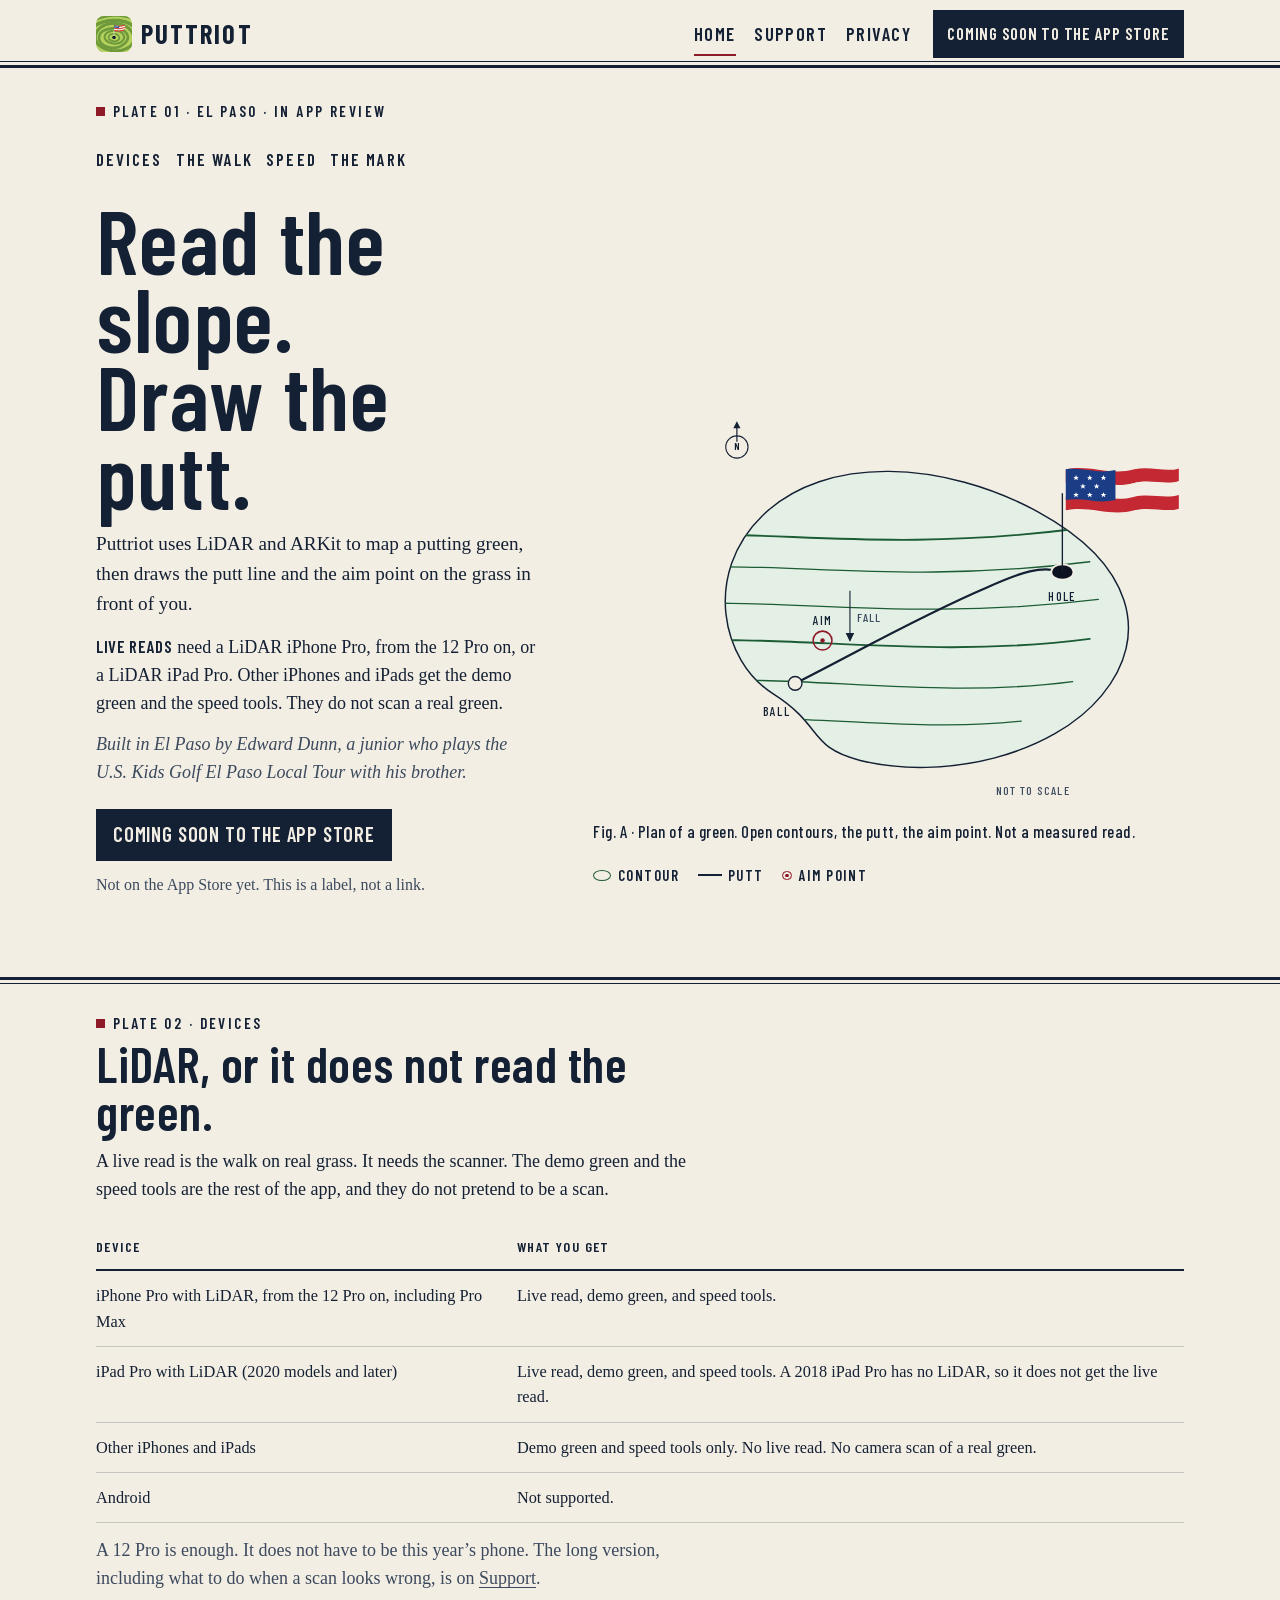
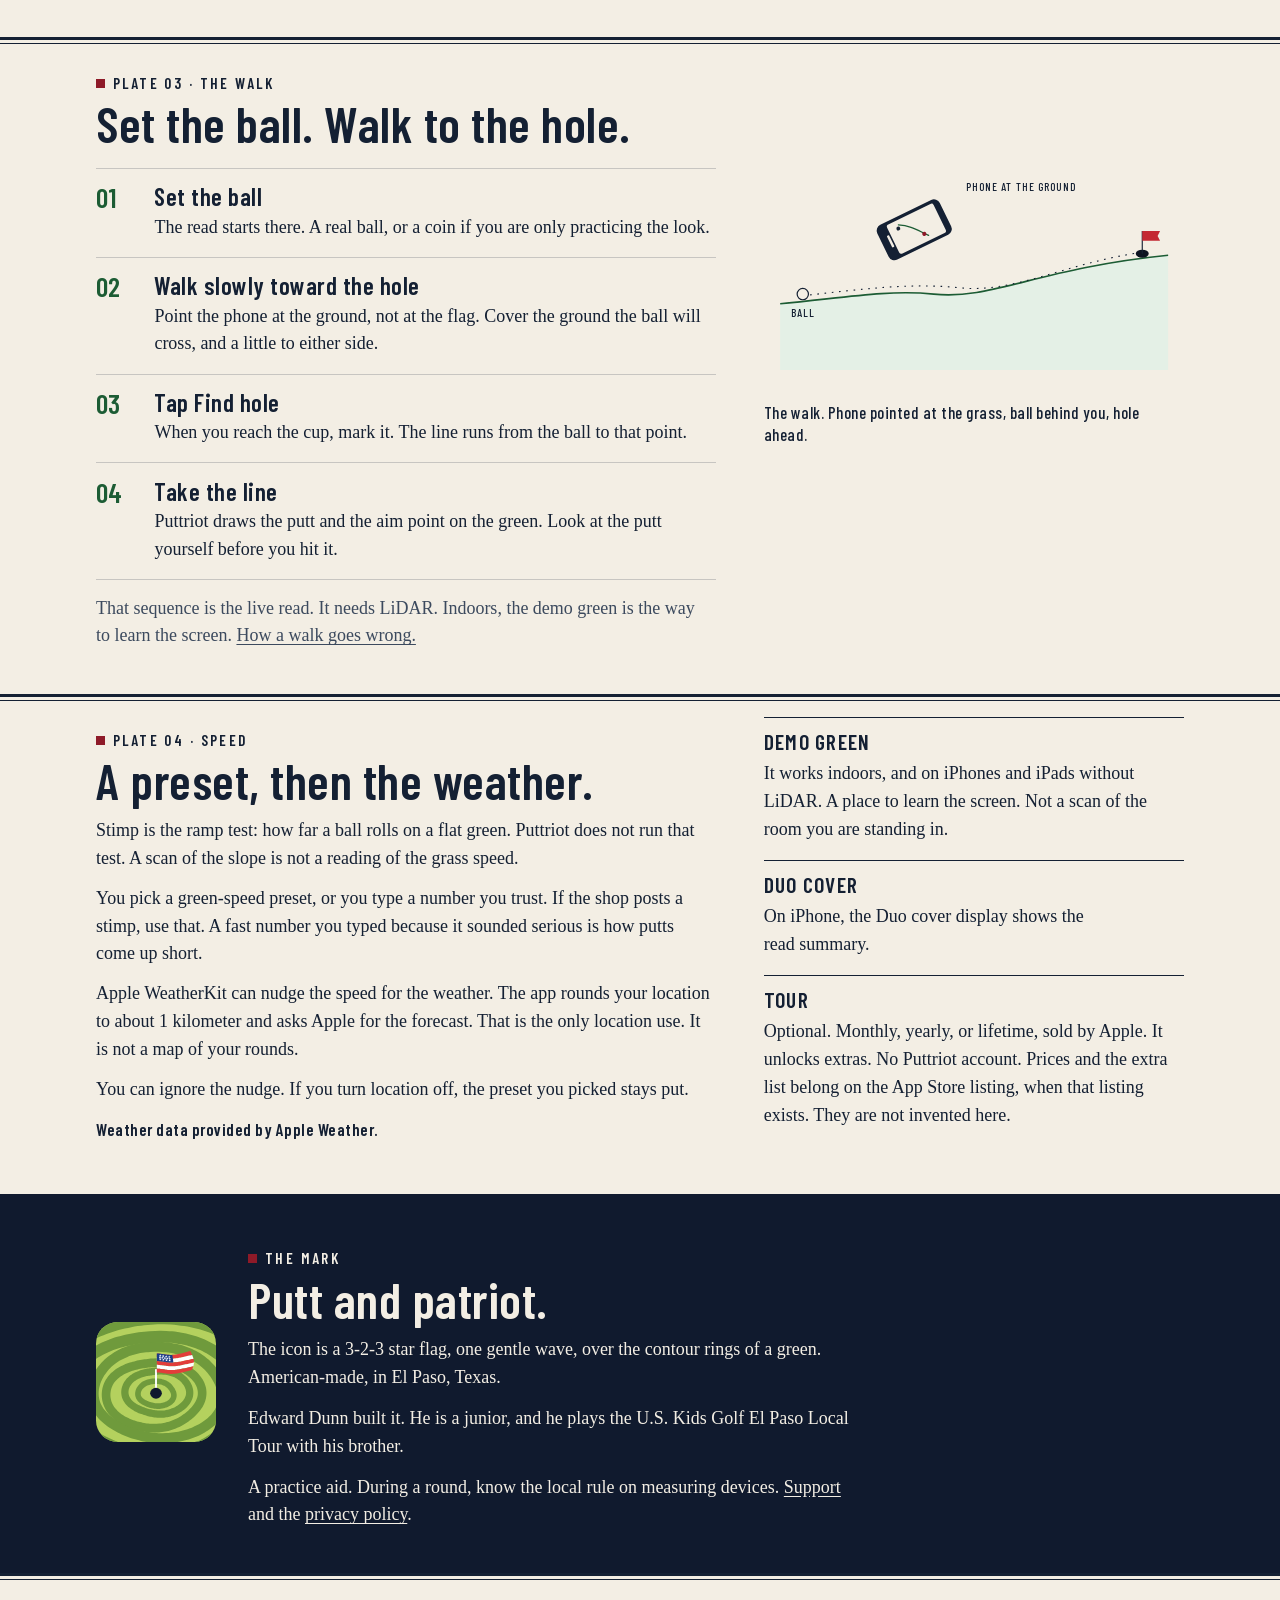
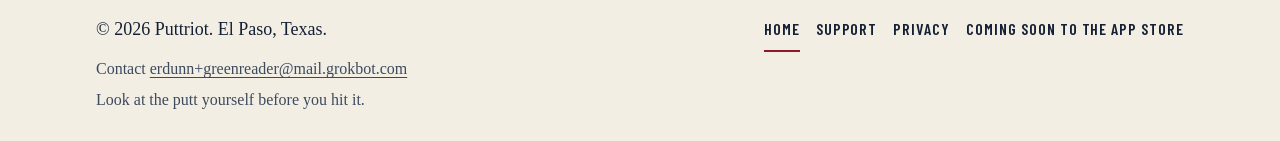
==== commit 2cebdb88: "Use the real support address and drop placeholder links. Contact mail is a mailto link. Coming soon " ====
--- a/home/index.html
+++ b/home/index.html
@@ -39,8 +39,7 @@
             <li><a href="../privacy-policy/">Privacy</a></li>
           </ul>
         </nav>
-        <!-- TODO: App Store listing https://apps.apple.com/app/id6821444727 -->
-        <a class="store" data-store-link href="#app-store-todo">Coming soon to the App Store</a>
+        <p class="store">Coming soon to the App Store</p>
       </div>
     </div>
   </header>
@@ -53,7 +52,6 @@
           <nav class="contents" aria-label="On this page">
             <a href="#devices">Devices</a>
             <a href="#walk">The walk</a>
-            <a href="#plates">Screens</a>
             <a href="#speed">Speed</a>
             <a href="#maker">The mark</a>
           </nav>
@@ -62,10 +60,9 @@
           <p class="hardware"><b>Live reads</b> need a LiDAR iPhone Pro, from the 12 Pro on, or a LiDAR iPad Pro. Other iPhones and iPads get the demo green and the speed tools. They do not scan a real green.</p>
           <p class="by">Built in El Paso by Edward Dunn, a junior who plays the U.S. Kids Golf El Paso Local Tour with his brother.</p>
           <div class="open-actions">
-            <!-- TODO: App Store listing https://apps.apple.com/app/id6821444727 -->
-            <a class="store store--lg" data-store-link href="#app-store-todo">Coming soon to the App Store</a>
+            <p class="store store--lg">Coming soon to the App Store</p>
           </div>
-          <p class="soon">Not on the App Store yet. The button stays on this page until the listing is live.</p>
+          <p class="soon">Not on the App Store yet. This is a label, not a link.</p>
         </div>
 
         <figure class="plan">
@@ -244,47 +241,6 @@
       </div>
     </section>
 
-    <section class="chapter" id="plates" aria-labelledby="plates-title">
-      <div class="wrap">
-        <div class="chapter-head">
-          <p class="plate-id">Plates · From the app</p>
-          <h2 id="plates-title">Screens, when we have them.</h2>
-          <p>These frames are empty on purpose. The repo has no real captures. Nothing here is a drawn fake of the interface.</p>
-        </div>
-        <div class="plate-grid">
-          <figure class="mount mount--read">
-            <!-- TODO: set src="../assets/screenshots/read.png" to a real capture of the putt line and aim point on a green. Do not substitute a mockup. -->
-            <div class="mount-frame">
-              <span class="corners" aria-hidden="true"></span>
-              <img alt="Screenshot not placed yet. It will show Puttriot on iPhone, with the putt line and aim point drawn on a scanned green." width="390" height="844">
-              <p class="mount-pending">Screenshot<br>not placed yet</p>
-            </div>
-            <figcaption>Fig. 1 · The read. Line and aim point on the green.</figcaption>
-          </figure>
-          <div class="mount-stack">
-            <figure class="mount mount--find">
-              <!-- TODO: set src="../assets/screenshots/find-hole.png" to a real capture of the Find hole step after the walk. Do not substitute a mockup. -->
-              <div class="mount-frame">
-                <span class="corners" aria-hidden="true"></span>
-                <img alt="Screenshot not placed yet. It will show the Find hole step, phone pointed at the ground near the cup." width="390" height="844">
-                <p class="mount-pending">Screenshot<br>not placed yet</p>
-              </div>
-              <figcaption>Fig. 2 · Find hole, after the walk.</figcaption>
-            </figure>
-            <figure class="mount mount--speed">
-              <!-- TODO: set src="../assets/screenshots/speed.png" to a real capture of green-speed presets and the WeatherKit adjustment. Do not substitute a mockup. -->
-              <div class="mount-frame">
-                <span class="corners" aria-hidden="true"></span>
-                <img alt="Screenshot not placed yet. It will show Puttriot green-speed presets and the weather-adjusted speed." width="844" height="390">
-                <p class="mount-pending">Screenshot<br>not placed yet</p>
-              </div>
-              <figcaption>Fig. 3 · Green speed. Presets, and the weather adjustment.</figcaption>
-            </figure>
-          </div>
-        </div>
-      </div>
-    </section>
-
     <section class="chapter" id="speed" aria-labelledby="speed-title">
       <div class="wrap speed-grid">
         <div class="speed-copy">
@@ -335,18 +291,14 @@
           <li><a href="../home/" aria-current="page">Home</a></li>
           <li><a href="../support/">Support</a></li>
           <li><a href="../privacy-policy/">Privacy</a></li>
-          <!-- TODO: App Store listing https://apps.apple.com/app/id6821444727 -->
-          <li><a data-store-link href="#app-store-todo">Coming soon to the App Store</a></li>
+          <li><span class="soon-label">Coming soon to the App Store</span></li>
         </ul>
       </div>
-      <!-- TODO: set CONTACT_EMAIL in js/config.js. TODO_EMAIL is not a real inbox. -->
-      <p class="fine">Contact <span data-contact><strong class="todo-mail">TODO_EMAIL</strong> <span class="todo-tag">Placeholder — not a working address</span></span></p>
+      <p class="fine">Contact <a href="mailto:erdunn%2Bgreenreader@mail.grokbot.com">erdunn+greenreader@mail.grokbot.com</a></p>
       <p class="fine">Look at the putt yourself before you hit it.</p>
     </div>
   </footer>
 
-  <div class="toast" role="status" aria-live="polite" hidden></div>
-  <script src="../js/config.js"></script>
   <script src="../js/main.js"></script>
 </body>
 </html>
--- a/css/styles.css
+++ b/css/styles.css
@@ -258,12 +258,7 @@
   text-transform: uppercase;
   line-height: 1.05;
   text-align: center;
-}
-
-.store:hover {
-  background: transparent;
-  color: var(--ink);
-  border-color: var(--ink);
+  cursor: default;
 }
 
 .store--lg {
@@ -384,7 +379,7 @@
   font-size: 1rem;
 }
 
-.open-grid, .walk-grid, .speed-grid, .colo-grid, .plate-grid {
+.open-grid, .walk-grid, .speed-grid, .colo-grid {
   display: grid;
   gap: 1.75rem;
 }
@@ -506,73 +501,6 @@
   color: var(--muted);
 }
 
-/* Screenshot mounts */
-
-.plate-grid { align-items: start; }
-
-.mount-stack { display: grid; gap: 1.25rem; }
-
-.mount-frame {
-  position: relative;
-  display: grid;
-  place-items: center;
-  background: var(--paper-2);
-  border: 1px solid var(--ink);
-  overflow: hidden;
-}
-
-.mount--read .mount-frame { height: 17.5rem; }
-.mount--find .mount-frame { height: 12rem; }
-.mount--speed .mount-frame { height: 9.5rem; }
-
-.corners {
-  position: absolute;
-  inset: 0.55rem;
-  background:
-    linear-gradient(var(--ink), var(--ink)) left top / 14px 1.5px no-repeat,
-    linear-gradient(var(--ink), var(--ink)) left top / 1.5px 14px no-repeat,
-    linear-gradient(var(--ink), var(--ink)) right top / 14px 1.5px no-repeat,
-    linear-gradient(var(--ink), var(--ink)) right top / 1.5px 14px no-repeat,
-    linear-gradient(var(--ink), var(--ink)) left bottom / 14px 1.5px no-repeat,
-    linear-gradient(var(--ink), var(--ink)) left bottom / 1.5px 14px no-repeat,
-    linear-gradient(var(--ink), var(--ink)) right bottom / 14px 1.5px no-repeat,
-    linear-gradient(var(--ink), var(--ink)) right bottom / 1.5px 14px no-repeat;
-  pointer-events: none;
-}
-
-.mount-frame img:not([src]) {
-  position: absolute;
-  width: 1px;
-  height: 1px;
-  padding: 0;
-  margin: -1px;
-  overflow: hidden;
-  clip: rect(0, 0, 0, 0);
-  white-space: nowrap;
-  border: 0;
-}
-
-.mount-frame img[src] {
-  width: 100%;
-  height: 100%;
-  object-fit: cover;
-}
-
-.mount-frame:has(img[src]) .mount-pending,
-.mount-frame:has(img[src]) .corners { display: none; }
-
-.mount-pending {
-  margin: 0;
-  padding: 1.25rem;
-  text-align: center;
-  font-family: var(--display);
-  font-weight: 600;
-  font-size: 1rem;
-  letter-spacing: 0.14em;
-  text-transform: uppercase;
-  line-height: 1.35;
-}
-
 /* Speed + margin notes */
 
 .margin-notes section {
@@ -638,6 +566,8 @@
 .colophon p { margin-top: 0.8rem; max-width: 38rem; }
 
 .colophon a { color: var(--cover-ink); }
+
+.colophon a:focus-visible { outline-color: var(--cover-ink); }
 
 .mark {
   width: 7.5rem;
@@ -806,45 +736,15 @@
   font-size: 1rem;
 }
 
-.todo-mail {
-  font-weight: 700;
+.soon-label {
+  display: inline-flex;
+  align-items: center;
+  min-height: 44px;
+  font-family: var(--display);
+  font-weight: 600;
   letter-spacing: 0.06em;
-  border-bottom: 1px dashed var(--red);
-}
-
-.todo-tag {
-  display: inline-block;
-  margin-left: 0.35rem;
-  padding: 0.05rem 0.35rem;
-  border: 1px solid var(--red);
-  font-weight: 600;
-  font-size: 0.78rem;
-  letter-spacing: 0.08em;
-  text-transform: uppercase;
-  color: var(--ink);
-  vertical-align: 0.1em;
-}
-
-.toast {
-  position: fixed;
-  z-index: 30;
-  left: 50%;
-  bottom: 1.1rem;
-  transform: translateX(-50%);
-  width: min(28rem, calc(100% - 2rem));
-  background: var(--btn-bg);
-  color: var(--btn-fg);
-  padding: 0.75rem 1rem;
-  text-align: center;
-  font-family: var(--display);
-  font-size: 1.05rem;
-  letter-spacing: 0.03em;
-}
-
-.toast[hidden] { display: none; }
-
-@media (min-width: 800px) {
-  .plate-grid { grid-template-columns: minmax(0, 1.25fr) minmax(14rem, 0.8fr); }
+  text-transform: uppercase;
+  font-size: 1rem;
 }
 
 @media (min-width: 900px) {
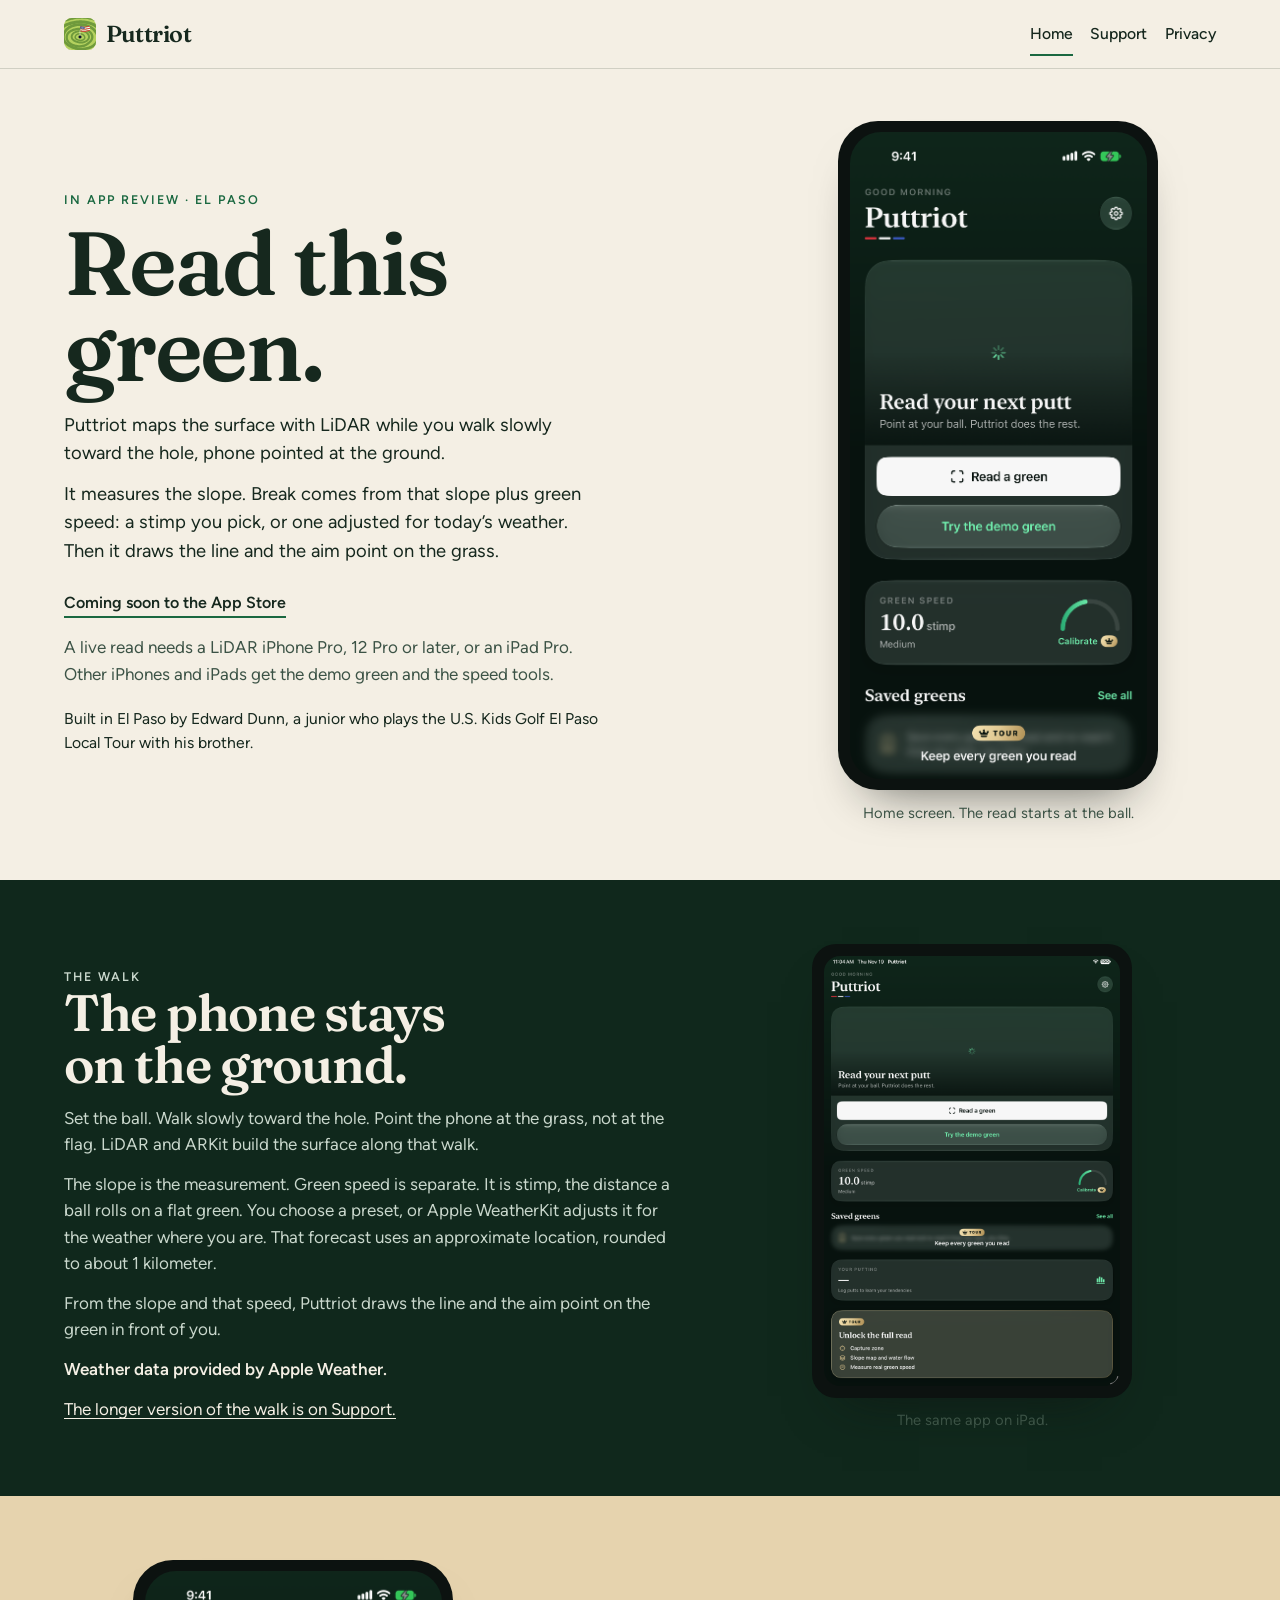
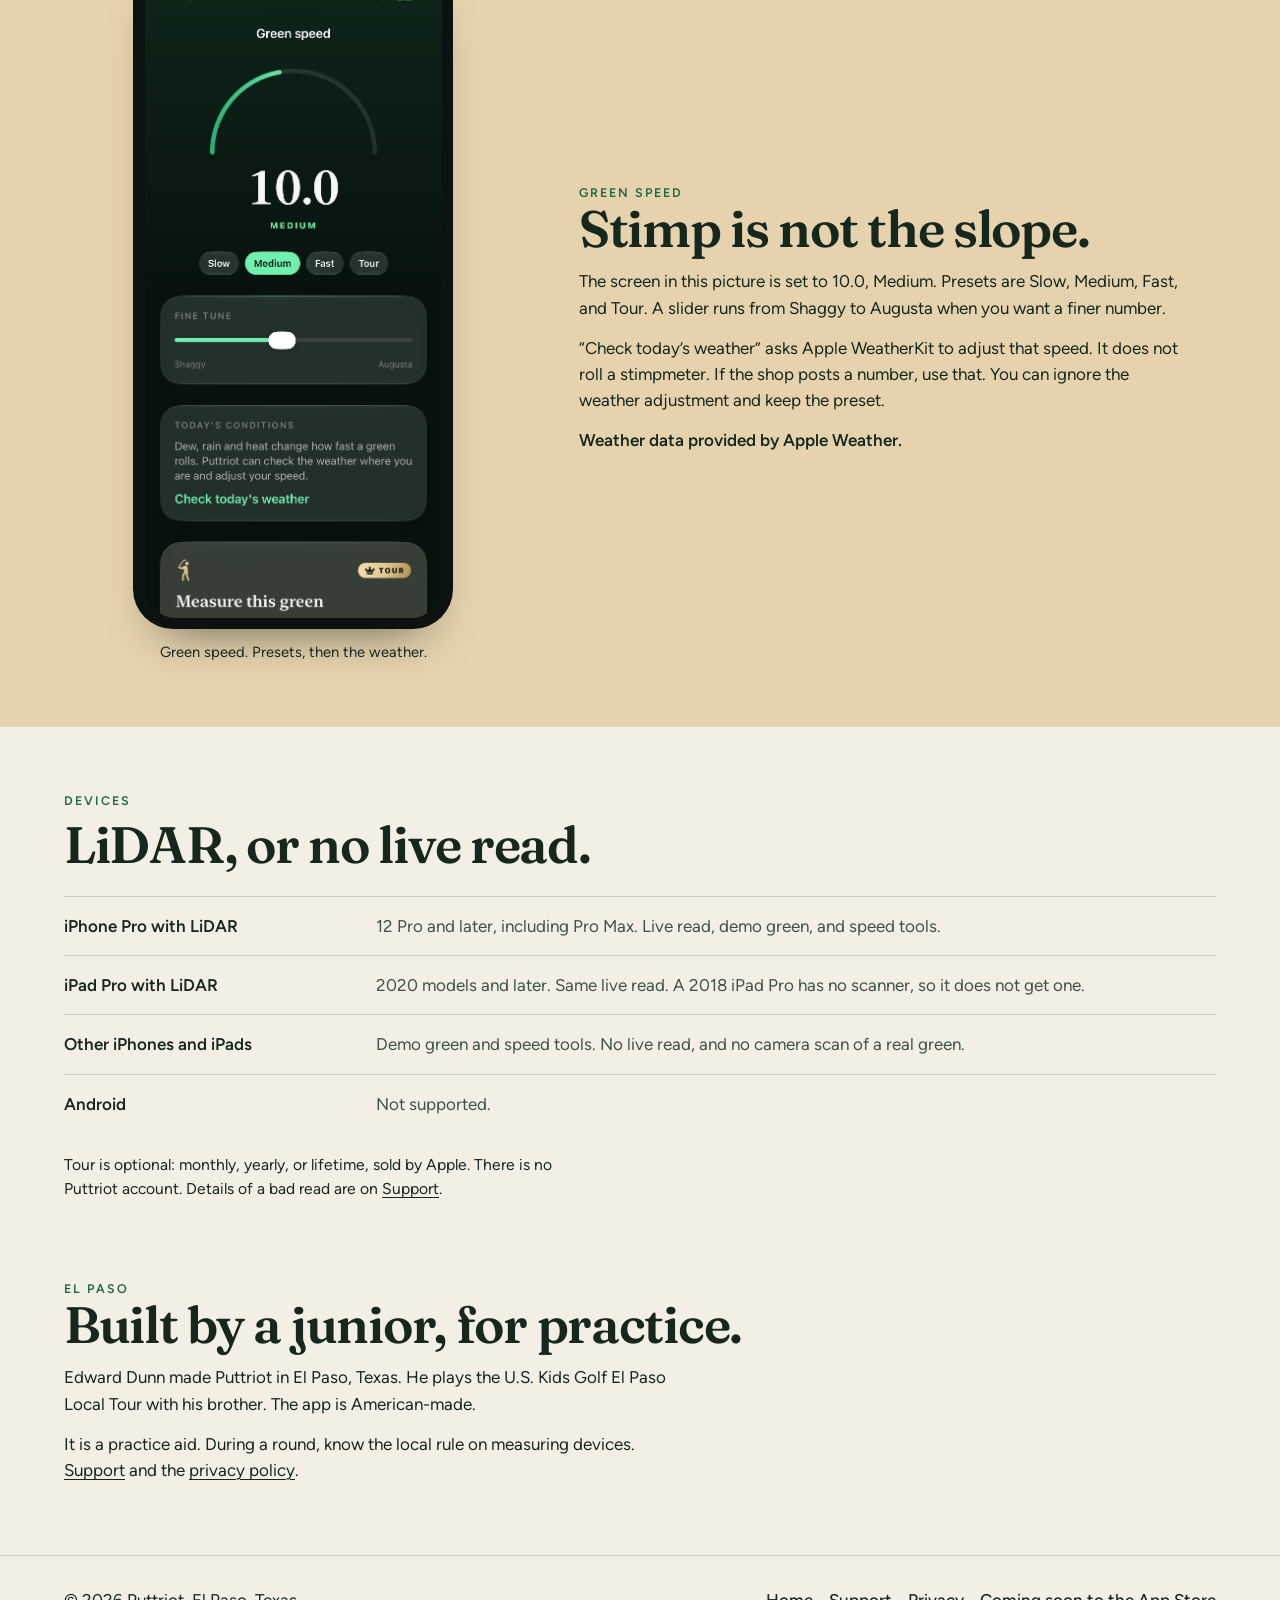
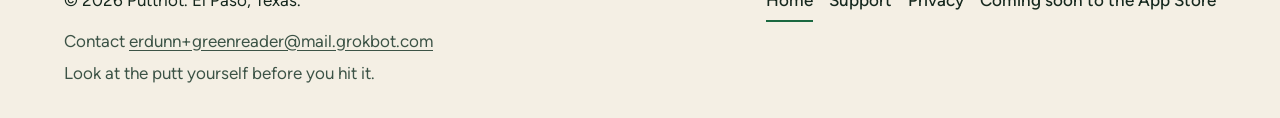
==== commit 50a870fd: "Replace the site with a product page built around real app screens. Fraunces and Figtree, turf and s" ====
--- a/home/index.html
+++ b/home/index.html
@@ -3,30 +3,30 @@
 <head>
   <meta charset="utf-8">
   <meta name="viewport" content="width=device-width, initial-scale=1">
-  <title>Puttriot — the putt, drawn on the green</title>
-  <meta name="description" content="Puttriot maps a putting green with LiDAR and draws the putt line and aim point. Live reads need a LiDAR iPhone Pro or iPad Pro. Made in El Paso by Edward Dunn. In App Review.">
-  <meta name="theme-color" content="#f3eee4" media="(prefers-color-scheme: light)">
-  <meta name="theme-color" content="#101826" media="(prefers-color-scheme: dark)">
+  <title>Puttriot — read this green</title>
+  <meta name="description" content="Puttriot maps a putting green with LiDAR while you walk to the hole, then draws the line and aim point. Live reads need a LiDAR iPhone Pro or iPad Pro. In App Review.">
+  <meta name="theme-color" content="#f4efe4" media="(prefers-color-scheme: light)">
+  <meta name="theme-color" content="#0e1712" media="(prefers-color-scheme: dark)">
   <meta property="og:title" content="Puttriot">
-  <meta property="og:description" content="LiDAR and ARKit on a real green. The line and the aim point, drawn. In App Review.">
+  <meta property="og:description" content="LiDAR maps the green as you walk. The line and the aim point are drawn on the grass.">
   <meta property="og:type" content="website">
-  <meta property="og:image" content="../assets/icon-512.png">
+  <meta property="og:image" content="../assets/screens/iphone-home.png">
   <link rel="icon" href="../assets/icon.svg" type="image/svg+xml">
   <link rel="icon" href="../assets/favicon-32.png" sizes="32x32" type="image/png">
   <link rel="apple-touch-icon" href="../assets/apple-touch-icon.png">
   <link rel="manifest" href="../site.webmanifest">
-  <link rel="preload" href="../assets/fonts/barlow-condensed-600.woff2" as="font" type="font/woff2" crossorigin>
+  <link rel="preload" href="../assets/fonts/fraunces-latin-600.woff2" as="font" type="font/woff2" crossorigin>
+  <link rel="preload" href="../assets/fonts/figtree-latin-400.woff2" as="font" type="font/woff2" crossorigin>
   <link rel="stylesheet" href="../css/styles.css">
   <script>document.documentElement.classList.add("js")</script>
 </head>
 <body>
   <a class="skip" href="#main">Skip to content</a>
-
   <header class="nav">
     <div class="wrap nav-bar">
       <a class="brand" href="../home/">
-        <img src="../assets/icon.svg" width="36" height="36" alt="">
-        <span>Puttriot</span>
+        <img src="../assets/icon.svg" width="32" height="32" alt="">
+        Puttriot
       </a>
       <button class="nav-toggle" type="button" aria-expanded="false" aria-controls="nav-panel">
         <span class="nav-toggle-label">Menu</span>
@@ -39,246 +39,109 @@
             <li><a href="../privacy-policy/">Privacy</a></li>
           </ul>
         </nav>
-        <p class="store">Coming soon to the App Store</p>
       </div>
     </div>
   </header>
 
   <main id="main" tabindex="-1">
-    <section class="opening" aria-labelledby="hero-title">
-      <div class="wrap open-grid">
+    <section class="hero" aria-labelledby="hero-title">
+      <div class="wrap hero-grid">
         <div>
-          <p class="plate-id">Plate 01 · El Paso · In App Review</p>
-          <nav class="contents" aria-label="On this page">
-            <a href="#devices">Devices</a>
-            <a href="#walk">The walk</a>
-            <a href="#speed">Speed</a>
-            <a href="#maker">The mark</a>
-          </nav>
-          <h1 id="hero-title">Read the slope.<br>Draw the putt.</h1>
-          <p class="lede">Puttriot uses LiDAR and ARKit to map a putting green, then draws the putt line and the aim point on the grass in front of you.</p>
-          <p class="hardware"><b>Live reads</b> need a LiDAR iPhone Pro, from the 12 Pro on, or a LiDAR iPad Pro. Other iPhones and iPads get the demo green and the speed tools. They do not scan a real green.</p>
-          <p class="by">Built in El Paso by Edward Dunn, a junior who plays the U.S. Kids Golf El Paso Local Tour with his brother.</p>
-          <div class="open-actions">
-            <p class="store store--lg">Coming soon to the App Store</p>
+          <p class="kicker">In App Review · El Paso</p>
+          <h1 id="hero-title">Read this green.</h1>
+          <p class="lede">Puttriot maps the surface with LiDAR while you walk slowly toward the hole, phone pointed at the ground.</p>
+          <p class="lede">It measures the slope. Break comes from that slope plus green speed: a stimp you pick, or one adjusted for today’s weather. Then it draws the line and the aim point on the grass.</p>
+          <div class="hero-actions">
+            <p class="stamp">Coming soon to the App Store</p>
           </div>
-          <p class="soon">Not on the App Store yet. This is a label, not a link.</p>
+          <p class="hardware">A live read needs a LiDAR iPhone Pro, 12 Pro or later, or an iPad Pro. Other iPhones and iPads get the demo green and the speed tools.</p>
+          <p class="hero-note">Built in El Paso by Edward Dunn, a junior who plays the U.S. Kids Golf El Paso Local Tour with his brother.</p>
         </div>
-
-        <figure class="plan">
-          <svg viewBox="0 0 690 470" aria-hidden="true" focusable="false">
-            <defs>
-              <clipPath id="green-clip">
-                <path d="M210 330 C150 292 128 190 198 122 C272 50 410 58 520 118 C630 178 652 262 594 332 C536 402 410 432 312 408 C250 392 270 368 210 330 Z"/>
-              </clipPath>
-              <marker id="fall" markerWidth="8" markerHeight="8" refX="7" refY="4" orient="auto">
-                <path d="M0 0 L8 4 L0 8 Z" fill="var(--ink)"/>
-              </marker>
-              <path id="star" d="M0-5.2 L1.5-1.6 L5.4-1.6 L2.3.6 L3.4 4.4 L0 2.1 L-3.4 4.4 L-2.3.6 L-5.4-1.6 L-1.5-1.6 Z"/>
-            </defs>
-            <g transform="translate(168,36)">
-              <circle cx="0" cy="6" r="13" fill="none" stroke="var(--ink)" stroke-width="1.3"/>
-              <path d="M0 0 V-22" fill="none" stroke="var(--ink)" stroke-width="1.4"/>
-              <path d="M-4.2 -16 L0 -24 L4.2 -16 Z" fill="var(--ink)"/>
-              <text x="0" y="10" text-anchor="middle" fill="var(--ink)" font-family="Barlow Condensed, Arial Narrow, sans-serif" font-size="12" font-weight="600">N</text>
-            </g>
-            <path fill="var(--turf-wash)" stroke="var(--ink)" stroke-width="1.7" d="M210 330 C150 292 128 190 198 122 C272 50 410 58 520 118 C630 178 652 262 594 332 C536 402 410 432 312 408 C250 392 270 368 210 330 Z"/>
-            <g clip-path="url(#green-clip)" fill="none" stroke="var(--turf)" stroke-linecap="round">
-              <path stroke-width="2.2" d="M70 150 C180 132 320 168 560 138"/>
-              <path stroke-width="1.5" d="M70 188 C190 168 340 206 580 176"/>
-              <path stroke-width="1.5" d="M80 228 C200 214 360 248 590 220"/>
-              <path stroke-width="2.2" d="M90 272 C210 256 380 292 580 266"/>
-              <path stroke-width="1.5" d="M110 318 C230 304 390 338 560 316"/>
-              <path stroke-width="1.5" d="M150 362 C250 352 380 376 500 362"/>
-            </g>
-            <path d="M300 210 V268" fill="none" stroke="var(--ink)" stroke-width="1.3" marker-end="url(#fall)"/>
-            <text x="308" y="246" fill="var(--muted)" font-family="Barlow Condensed, Arial Narrow, sans-serif" font-size="14" letter-spacing="1.4">FALL</text>
-            <path d="M236 318 C300 286 380 240 460 206 C500 188 524 180 548 188" fill="none" stroke="var(--ink)" stroke-width="2.6" stroke-linecap="round"/>
-            <circle cx="236" cy="318" r="8" fill="var(--paper)" stroke="var(--ink)" stroke-width="1.6"/>
-            <circle cx="268" cy="268" r="11" fill="none" stroke="var(--red)" stroke-width="1.8"/>
-            <circle cx="268" cy="268" r="2.6" fill="var(--red)"/>
-            <ellipse cx="548" cy="188" rx="13" ry="9" fill="var(--hole)" stroke="var(--paper)" stroke-width="2"/>
-            <path d="M548 188 V96" stroke="var(--ink)" stroke-width="1.6"/>
-            <g transform="translate(552,64)">
-              <path fill="var(--flag-red)" d="M0 4 C28-2 52 12 80 4 C100 0 116 8 132 3 L132 18 C116 23 100 15 80 20 C52 28 28 14 0 20 Z"/>
-              <path fill="#f4efe6" d="M0 20 C28 14 52 28 80 20 C100 16 116 23 132 18 L132 34 C116 39 100 31 80 36 C52 44 28 30 0 36 Z"/>
-              <path fill="var(--flag-red)" d="M0 36 C28 30 52 44 80 36 C100 32 116 39 132 34 L132 50 C116 55 100 47 80 52 C52 60 28 46 0 52 Z"/>
-              <path fill="var(--flag-navy)" d="M0 4 C20 1 36 10 58 5 L58 40 C36 45 20 36 0 40 Z"/>
-              <g fill="#fff">
-                <use href="#star" transform="translate(12,14) scale(0.62)"/>
-                <use href="#star" transform="translate(28,14) scale(0.62)"/>
-                <use href="#star" transform="translate(44,14) scale(0.62)"/>
-                <use href="#star" transform="translate(20,24) scale(0.62)"/>
-                <use href="#star" transform="translate(36,24) scale(0.62)"/>
-                <use href="#star" transform="translate(12,34) scale(0.62)"/>
-                <use href="#star" transform="translate(28,34) scale(0.62)"/>
-                <use href="#star" transform="translate(44,34) scale(0.62)"/>
-              </g>
-            </g>
-            <g fill="var(--ink)" font-family="Barlow Condensed, Arial Narrow, sans-serif" font-size="15" letter-spacing="1.5">
-              <text x="214" y="356" text-anchor="middle">BALL</text>
-              <text x="268" y="250" text-anchor="middle">AIM</text>
-              <text x="548" y="222" text-anchor="middle">HOLE</text>
-            </g>
-            <text x="470" y="448" fill="var(--muted)" font-family="Barlow Condensed, Arial Narrow, sans-serif" font-size="14" letter-spacing="1.6">NOT TO SCALE</text>
-          </svg>
-          <figcaption>Fig. A · Plan of a green. Open contours, the putt, the aim point. Not a measured read.</figcaption>
-          <ul class="key">
-            <li><span class="swatch swatch--ring" aria-hidden="true"></span> Contour</li>
-            <li><span class="swatch swatch--line" aria-hidden="true"></span> Putt</li>
-            <li><span class="swatch swatch--aim" aria-hidden="true"></span> Aim point</li>
-          </ul>
+        <figure class="rig">
+          <div class="rig-bezel">
+            <div class="rig-screen">
+              <img src="../assets/screens/iphone-home.png" width="1206" height="2622" alt="Puttriot home screen on iPhone: Read a green, Try the demo green, and green speed set to 10.0 stimp, Medium.">
+            </div>
+          </div>
+          <figcaption>Home screen. The read starts at the ball.</figcaption>
         </figure>
       </div>
     </section>
 
-    <section class="chapter" id="devices" aria-labelledby="devices-title">
-      <div class="wrap">
-        <div class="chapter-head">
-          <p class="plate-id">Plate 02 · Devices</p>
-          <h2 id="devices-title">LiDAR, or it does not read the green.</h2>
-          <p>A live read is the walk on real grass. It needs the scanner. The demo green and the speed tools are the rest of the app, and they do not pretend to be a scan.</p>
+    <section class="field" id="walk" aria-labelledby="walk-title">
+      <div class="wrap split">
+        <div class="prose">
+          <p class="kicker">The walk</p>
+          <h2 id="walk-title">The phone stays on the ground.</h2>
+          <p>Set the ball. Walk slowly toward the hole. Point the phone at the grass, not at the flag. LiDAR and ARKit build the surface along that walk.</p>
+          <p>The slope is the measurement. Green speed is separate. It is stimp, the distance a ball rolls on a flat green. You choose a preset, or Apple WeatherKit adjusts it for the weather where you are. That forecast uses an approximate location, rounded to about 1 kilometer.</p>
+          <p>From the slope and that speed, Puttriot draws the line and the aim point on the green in front of you.</p>
+          <p class="attrib">Weather data provided by Apple Weather.</p>
+          <p><a href="../support/#walk">The longer version of the walk is on Support.</a></p>
         </div>
-        <div class="table-wrap">
-          <table>
-            <thead>
-              <tr>
-                <th scope="col">Device</th>
-                <th scope="col">What you get</th>
-              </tr>
-            </thead>
-            <tbody>
-              <tr>
-                <td>iPhone Pro with LiDAR, from the 12 Pro on, including Pro Max</td>
-                <td>Live read, demo green, and speed tools.</td>
-              </tr>
-              <tr>
-                <td>iPad Pro with LiDAR (2020 models and later)</td>
-                <td>Live read, demo green, and speed tools. A 2018 iPad Pro has no LiDAR, so it does not get the live read.</td>
-              </tr>
-              <tr>
-                <td>Other iPhones and iPads</td>
-                <td>Demo green and speed tools only. No live read. No camera scan of a real green.</td>
-              </tr>
-              <tr>
-                <td>Android</td>
-                <td>Not supported.</td>
-              </tr>
-            </tbody>
-          </table>
-        </div>
-        <p class="aside">A 12 Pro is enough. It does not have to be this year’s phone. The long version, including what to do when a scan looks wrong, is on <a href="../support/#devices">Support</a>.</p>
+        <figure class="rig rig--pad">
+          <div class="rig-bezel">
+            <div class="rig-screen">
+              <img src="../assets/screens/ipad-home.png" width="1668" height="2420" alt="Puttriot home screen on iPad: the same Read a green control, demo green, and green speed at 10.0 stimp." loading="lazy">
+            </div>
+          </div>
+          <figcaption>The same app on iPad.</figcaption>
+        </figure>
       </div>
     </section>
 
-    <section class="chapter" id="walk" aria-labelledby="walk-title">
-      <div class="wrap">
-        <div class="chapter-head">
-          <p class="plate-id">Plate 03 · The walk</p>
-          <h2 id="walk-title">Set the ball. Walk to the hole.</h2>
+    <section class="sand" id="speed" aria-labelledby="speed-title">
+      <div class="wrap split split--reverse">
+        <div class="prose">
+          <p class="kicker">Green speed</p>
+          <h2 id="speed-title">Stimp is not the slope.</h2>
+          <p>The screen in this picture is set to 10.0, Medium. Presets are Slow, Medium, Fast, and Tour. A slider runs from Shaggy to Augusta when you want a finer number.</p>
+          <p>“Check today’s weather” asks Apple WeatherKit to adjust that speed. It does not roll a stimpmeter. If the shop posts a number, use that. You can ignore the weather adjustment and keep the preset.</p>
+          <p class="attrib">Weather data provided by Apple Weather.</p>
         </div>
-        <div class="walk-grid">
-          <div>
-            <ol class="walk">
-              <li>
-                <span class="num">01</span>
-                <div>
-                  <h3>Set the ball</h3>
-                  <p>The read starts there. A real ball, or a coin if you are only practicing the look.</p>
-                </div>
-              </li>
-              <li>
-                <span class="num">02</span>
-                <div>
-                  <h3>Walk slowly toward the hole</h3>
-                  <p>Point the phone at the ground, not at the flag. Cover the ground the ball will cross, and a little to either side.</p>
-                </div>
-              </li>
-              <li>
-                <span class="num">03</span>
-                <div>
-                  <h3>Tap Find hole</h3>
-                  <p>When you reach the cup, mark it. The line runs from the ball to that point.</p>
-                </div>
-              </li>
-              <li>
-                <span class="num">04</span>
-                <div>
-                  <h3>Take the line</h3>
-                  <p>Puttriot draws the putt and the aim point on the green. Look at the putt yourself before you hit it.</p>
-                </div>
-              </li>
-            </ol>
-            <p class="aside">That sequence is the live read. It needs LiDAR. Indoors, the demo green is the way to learn the screen. <a href="../support/#walk">How a walk goes wrong.</a></p>
+        <figure class="rig">
+          <div class="rig-bezel">
+            <div class="rig-screen">
+              <img src="../assets/screens/iphone-speed.png" width="1206" height="2622" alt="Puttriot green speed screen: 10.0 stimp, Medium selected among Slow, Medium, Fast, and Tour, with Check today’s weather." loading="lazy">
+            </div>
           </div>
-          <figure class="gesture">
-            <svg viewBox="0 0 520 280" aria-hidden="true" focusable="false">
-              <path fill="var(--turf-wash)" d="M20 168 C90 162 150 150 210 156 C280 164 340 124 500 108 L500 250 L20 250 Z"/>
-              <path d="M20 168 C90 162 150 150 210 156 C280 164 340 124 500 108" fill="none" stroke="var(--turf)" stroke-width="2"/>
-              <path d="M48 158 C120 150 180 142 240 148 C310 156 370 118 470 104" fill="none" stroke="var(--ink)" stroke-width="1.4" stroke-dasharray="2 7"/>
-              <circle cx="48" cy="156" r="7" fill="var(--paper)" stroke="var(--ink)" stroke-width="1.5"/>
-              <g transform="translate(214,36) rotate(64)">
-                <rect width="48" height="86" rx="8" fill="var(--ink)"/>
-                <rect x="4" y="8" width="40" height="64" rx="3" fill="var(--paper)"/>
-                <path d="M10 58 C18 44 26 40 38 30" fill="none" stroke="var(--turf)" stroke-width="1.6" stroke-linecap="round"/>
-                <circle cx="14" cy="60" r="2.4" fill="var(--ink)"/>
-                <circle cx="34" cy="34" r="2.6" fill="var(--red)"/>
-                <rect x="16" y="74" width="16" height="3" rx="1" fill="var(--paper)"/>
-              </g>
-              <g transform="translate(468,78)">
-                <ellipse cx="0" cy="28" rx="8" ry="5" fill="var(--hole)"/>
-                <path d="M0 28 V0" stroke="var(--ink)" stroke-width="1.4"/>
-                <path fill="var(--flag-red)" d="M0 0 h22 l-3 6 3 6 H0 z"/>
-              </g>
-              <g fill="var(--ink)" font-family="Barlow Condensed, Arial Narrow, sans-serif" font-size="14" letter-spacing="1.3">
-                <text x="48" y="184" text-anchor="middle">BALL</text>
-                <text x="250" y="28">PHONE AT THE GROUND</text>
-              </g>
-            </svg>
-            <figcaption>The walk. Phone pointed at the grass, ball behind you, hole ahead.</figcaption>
-          </figure>
-        </div>
+          <figcaption>Green speed. Presets, then the weather.</figcaption>
+        </figure>
       </div>
     </section>
 
-    <section class="chapter" id="speed" aria-labelledby="speed-title">
-      <div class="wrap speed-grid">
-        <div class="speed-copy">
-          <p class="plate-id">Plate 04 · Speed</p>
-          <h2 id="speed-title">A preset, then the weather.</h2>
-          <p>Stimp is the ramp test: how far a ball rolls on a flat green. Puttriot does not run that test. A scan of the slope is not a reading of the grass speed.</p>
-          <p>You pick a green-speed preset, or you type a number you trust. If the shop posts a stimp, use that. A fast number you typed because it sounded serious is how putts come up short.</p>
-          <p>Apple WeatherKit can nudge the speed for the weather. The app rounds your location to about 1 kilometer and asks Apple for the forecast. That is the only location use. It is not a map of your rounds.</p>
-          <p>You can ignore the nudge. If you turn location off, the preset you picked stays put.</p>
-          <p class="attrib">Weather data provided by Apple Weather.</p>
-        </div>
-        <div class="margin-notes">
-          <section>
-            <h3>Demo green</h3>
-            <p>It works indoors, and on iPhones and iPads without LiDAR. A place to learn the screen. Not a scan of the room you are standing in.</p>
-          </section>
-          <section>
-            <h3>Duo cover</h3>
-            <p>On iPhone, the Duo cover display shows the read summary.</p>
-          </section>
-          <section>
-            <h3>Tour</h3>
-            <p>Optional. Monthly, yearly, or lifetime, sold by Apple. It unlocks extras. No Puttriot account. Prices and the extra list belong on the App Store listing, when that listing exists. They are not invented here.</p>
-          </section>
-        </div>
+    <section class="section" id="devices" aria-labelledby="devices-title">
+      <div class="wrap">
+        <p class="kicker">Devices</p>
+        <h2 id="devices-title">LiDAR, or no live read.</h2>
+        <dl class="spec">
+          <div>
+            <dt>iPhone Pro with LiDAR</dt>
+            <dd>12 Pro and later, including Pro Max. Live read, demo green, and speed tools.</dd>
+          </div>
+          <div>
+            <dt>iPad Pro with LiDAR</dt>
+            <dd>2020 models and later. Same live read. A 2018 iPad Pro has no scanner, so it does not get one.</dd>
+          </div>
+          <div>
+            <dt>Other iPhones and iPads</dt>
+            <dd>Demo green and speed tools. No live read, and no camera scan of a real green.</dd>
+          </div>
+          <div>
+            <dt>Android</dt>
+            <dd>Not supported.</dd>
+          </div>
+        </dl>
+        <p class="hero-note">Tour is optional: monthly, yearly, or lifetime, sold by Apple. There is no Puttriot account. Details of a bad read are on <a href="../support/">Support</a>.</p>
       </div>
     </section>
 
-    <section class="colophon" id="maker" aria-labelledby="maker-title">
-      <div class="wrap colo-grid">
-        <img class="mark" src="../assets/icon.svg" width="120" height="120" alt="Puttriot icon: a waving star flag over green contour rings.">
-        <div>
-          <p class="plate-id">The mark</p>
-          <h2 id="maker-title">Putt and patriot.</h2>
-          <p>The icon is a 3-2-3 star flag, one gentle wave, over the contour rings of a green. American-made, in El Paso, Texas.</p>
-          <p>Edward Dunn built it. He is a junior, and he plays the U.S. Kids Golf El Paso Local Tour with his brother.</p>
-          <p>A practice aid. During a round, know the local rule on measuring devices. <a href="../support/#rules">Support</a> and the <a href="../privacy-policy/">privacy policy</a>.</p>
-        </div>
+    <section class="maker" aria-labelledby="maker-title">
+      <div class="wrap">
+        <p class="kicker">El Paso</p>
+        <h2 id="maker-title">Built by a junior, for practice.</h2>
+        <p>Edward Dunn made Puttriot in El Paso, Texas. He plays the U.S. Kids Golf El Paso Local Tour with his brother. The app is American-made.</p>
+        <p>It is a practice aid. During a round, know the local rule on measuring devices. <a href="../support/#rules">Support</a> and the <a href="../privacy-policy/">privacy policy</a>.</p>
       </div>
     </section>
   </main>
@@ -298,7 +161,6 @@
       <p class="fine">Look at the putt yourself before you hit it.</p>
     </div>
   </footer>
-
   <script src="../js/main.js"></script>
 </body>
 </html>
--- a/css/styles.css
+++ b/css/styles.css
@@ -1,73 +1,82 @@
 /* Puttriot
-   Barlow Condensed (scoreboard) + a book serif (yardage-book text).
-   Paper, deep navy, turf, flag red only as a mark. */
+   Fraunces for headlines, Figtree for text.
+   Tokens from the green: turf, cup, sand, flag, shadow. */
 
 @font-face {
-  font-family: "Barlow Condensed";
+  font-family: Fraunces;
+  font-style: normal;
+  font-weight: 600;
+  font-display: swap;
+  src: url("../assets/fonts/fraunces-latin-600.woff2") format("woff2");
+}
+
+@font-face {
+  font-family: Figtree;
+  font-style: normal;
+  font-weight: 400;
+  font-display: swap;
+  src: url("../assets/fonts/figtree-latin-400.woff2") format("woff2");
+}
+
+@font-face {
+  font-family: Figtree;
   font-style: normal;
   font-weight: 500;
   font-display: swap;
-  src: url("../assets/fonts/barlow-condensed-500.woff2") format("woff2");
+  src: url("../assets/fonts/figtree-latin-500.woff2") format("woff2");
 }
 
 @font-face {
-  font-family: "Barlow Condensed";
+  font-family: Figtree;
   font-style: normal;
   font-weight: 600;
   font-display: swap;
-  src: url("../assets/fonts/barlow-condensed-600.woff2") format("woff2");
-}
-
-@font-face {
-  font-family: "Barlow Condensed";
-  font-style: normal;
-  font-weight: 700;
-  font-display: swap;
-  src: url("../assets/fonts/barlow-condensed-700.woff2") format("woff2");
+  src: url("../assets/fonts/figtree-latin-600.woff2") format("woff2");
 }
 
 :root {
   color-scheme: light;
-  --paper: #f3eee4;
-  --paper-2: #e6dece;
-  --ink: #142033;
-  --muted: #3c4a5e;
-  --navy: #101a2e;
-  --turf: #1c5c34;
-  --turf-wash: #e4f0e6;
-  --red: #8e1a28;
-  --btn-bg: #142033;
-  --btn-fg: #f3eee4;
-  --rule: rgba(20, 32, 51, 0.2);
-  --hair: rgba(28, 92, 52, 0.16);
-  --cover: #101a2e;
-  --cover-ink: #f3eee4;
-  --hole: #0c1220;
-  --flag-red: #c42832;
-  --flag-navy: #1b3d86;
-  --display: "Barlow Condensed", "Arial Narrow", "Franklin Gothic Medium", sans-serif;
-  --serif: "Iowan Old Style", Palatino, "Palatino Linotype", "Liberation Serif", Georgia, "Times New Roman", serif;
-  --page: 68rem;
+  --bg: #f4efe4;
+  --sand: #e6d3ae;
+  --ink: #16281e;
+  --muted: #3c5346;
+  --line: rgba(22, 40, 30, 0.16);
+  --turf: #1a6840;
+  --turf-deep: #10281c;
+  --mint: #d5f0df;
+  --flag: #9c342c;
+  --cup: #0c1210;
+  --focus: #0c3d24;
+  --field: #10281c;
+  --field-ink: #f4efe4;
+  --field-muted: #c9d7cc;
+  --serif: Fraunces, "Iowan Old Style", Palatino, Georgia, serif;
+  --sans: Figtree, "Avenir Next", "Segoe UI", sans-serif;
+  --page: 72rem;
 }
 
 @media (prefers-color-scheme: dark) {
   :root {
     color-scheme: dark;
-    --paper: #101826;
-    --paper-2: #1a2434;
+    --bg: #0e1712;
+    --sand: #1c2b22;
     --ink: #f3eee4;
-    --muted: #d2c8b6;
-    --navy: #f3eee4;
-    --turf: #b7d7ae;
-    --turf-wash: #163026;
-    --red: #ff8d84;
-    --btn-bg: #f3eee4;
-    --btn-fg: #142033;
-    --rule: rgba(243, 238, 228, 0.24);
-    --hair: rgba(183, 215, 174, 0.22);
-    --cover: #f3eee4;
-    --cover-ink: #142033;
-    --hole: #070b12;
+    --muted: #c5d1c6;
+    --line: rgba(243, 238, 228, 0.16);
+    --turf: #8ed4a4;
+    --turf-deep: #07110c;
+    --mint: #173528;
+    --flag: #f0b2aa;
+    --cup: #050807;
+    --focus: #f0e2c0;
+    --field: #07110c;
+    --field-ink: #f3eee4;
+    --field-muted: #c5d1c6;
+  }
+
+  ::selection {
+    background: #8ed4a4;
+    color: #0e1712;
   }
 }
 
@@ -75,9 +84,7 @@
 *::before,
 *::after { box-sizing: border-box; }
 
-html {
-  scroll-padding-top: 5.25rem;
-}
+html { scroll-padding-top: 5rem; }
 
 @media (prefers-reduced-motion: no-preference) {
   html { scroll-behavior: smooth; }
@@ -88,46 +95,33 @@
   min-height: 100vh;
   display: flex;
   flex-direction: column;
-  font-family: var(--serif);
-  font-size: 1.125rem;
+  font-family: var(--sans);
+  font-size: 1.0625rem;
   line-height: 1.55;
   color: var(--ink);
-  background: var(--paper);
-  overflow-x: clip;
+  background: var(--bg);
 }
 
 body.menu-lock { overflow: hidden; }
 
 img { max-width: 100%; height: auto; display: block; }
 
-h1, h2, h3, p, ul, ol, dl, dd, figure, blockquote { margin: 0; }
+h1, h2, h3, p, ul, ol, dl, dd, figure { margin: 0; }
 
 ul, ol { padding: 0; }
 
 a { color: inherit; }
 
-button, input { font: inherit; color: inherit; }
+button { font: inherit; color: inherit; }
 
 :focus-visible {
-  outline: 3px solid var(--ink);
+  outline: 3px solid var(--focus);
   outline-offset: 3px;
 }
 
 ::selection {
-  background: var(--ink);
-  color: var(--paper);
-}
-
-.sr-only {
-  position: absolute;
-  width: 1px;
-  height: 1px;
-  padding: 0;
-  margin: -1px;
-  overflow: hidden;
-  clip: rect(0, 0, 0, 0);
-  white-space: nowrap;
-  border: 0;
+  background: var(--turf-deep);
+  color: var(--field-ink);
 }
 
 .skip {
@@ -135,13 +129,11 @@
   left: 1rem;
   top: -4rem;
   z-index: 40;
-  background: var(--btn-bg);
-  color: var(--btn-fg);
-  padding: 0.55rem 0.85rem;
+  background: var(--ink);
+  color: var(--bg);
+  padding: 0.55rem 0.8rem;
   text-decoration: none;
-  font-family: var(--display);
-  letter-spacing: 0.06em;
-  text-transform: uppercase;
+  font-weight: 600;
 }
 
 .skip:focus { top: 0.75rem; }
@@ -151,19 +143,14 @@
   margin-inline: auto;
 }
 
-/* Mast */
+/* Header */
 
 .nav {
   position: sticky;
   top: 0;
   z-index: 20;
-  background: var(--paper);
-  background-image:
-    linear-gradient(var(--ink), var(--ink)),
-    linear-gradient(var(--ink), var(--ink));
-  background-size: 100% 3px, 100% 1px;
-  background-position: left bottom, left bottom 6px;
-  background-repeat: no-repeat;
+  background: var(--bg);
+  border-bottom: 1px solid var(--line);
 }
 
 .nav-bar {
@@ -177,20 +164,19 @@
 .brand {
   display: inline-flex;
   align-items: center;
-  gap: 0.55rem;
+  gap: 0.6rem;
   margin-right: auto;
   text-decoration: none;
-  font-family: var(--display);
-  font-weight: 700;
-  font-size: 1.65rem;
-  letter-spacing: 0.08em;
-  text-transform: uppercase;
+  font-family: var(--serif);
+  font-weight: 600;
+  font-size: 1.45rem;
+  letter-spacing: -0.02em;
   line-height: 1;
 }
 
 .brand img {
-  width: 36px;
-  height: 36px;
+  width: 32px;
+  height: 32px;
   border-radius: 8px;
 }
 
@@ -199,24 +185,20 @@
   border: 1px solid var(--ink);
   background: transparent;
   min-height: 44px;
-  padding: 0.35rem 0.75rem;
-  font-family: var(--display);
-  font-weight: 600;
-  font-size: 1.05rem;
-  letter-spacing: 0.08em;
-  text-transform: uppercase;
+  padding: 0.3rem 0.7rem;
+  font-weight: 600;
   cursor: pointer;
 }
 
 .nav-panel {
   display: flex;
   align-items: center;
-  gap: 1.35rem;
+  gap: 1.25rem;
 }
 
 .nav-links {
   display: flex;
-  gap: 1.15rem;
+  gap: 1.1rem;
   list-style: none;
 }
 
@@ -225,403 +207,255 @@
   align-items: center;
   min-height: 44px;
   text-decoration: none;
-  font-family: var(--display);
-  font-weight: 600;
-  font-size: 1.15rem;
-  letter-spacing: 0.08em;
-  text-transform: uppercase;
+  font-weight: 500;
+  font-size: 0.98rem;
 }
 
 .nav-links a[aria-current="page"] {
-  box-shadow: inset 0 -2px 0 var(--red);
-}
-
-.nav-links a:hover {
-  text-decoration: underline;
-  text-underline-offset: 0.18em;
-}
-
-.store {
-  display: inline-flex;
-  align-items: center;
-  justify-content: center;
-  min-height: 48px;
-  padding: 0.5rem 0.85rem;
-  background: var(--btn-bg);
-  color: var(--btn-fg);
-  border: 1px solid var(--btn-bg);
-  text-decoration: none;
-  font-family: var(--display);
-  font-weight: 600;
-  font-size: 1.05rem;
-  letter-spacing: 0.045em;
-  text-transform: uppercase;
-  line-height: 1.05;
-  text-align: center;
+  box-shadow: inset 0 -2px 0 var(--turf);
+}
+
+.nav-links a:hover { text-decoration: underline; text-underline-offset: 0.2em; }
+
+.store,
+.stamp {
+  display: inline-block;
+  margin: 0;
+  padding: 0 0 0.15rem;
+  border: 0;
+  border-bottom: 2px solid var(--turf);
+  background: none;
+  color: var(--ink);
+  font-weight: 600;
+  font-size: 1rem;
+  line-height: 1.35;
   cursor: default;
 }
 
-.store--lg {
-  font-size: 1.28rem;
-  letter-spacing: 0.04em;
-  padding: 0.7rem 1rem;
-  min-height: 52px;
-}
-
-/* Opening */
-
-.opening { padding: 1.5rem 0 2.25rem; }
-
-.opening, .chapter, .colophon, .page-hero { scroll-margin-top: 5.5rem; }
-
+.hero,
+.field,
+.sand,
+.section,
+.maker,
+.page-hero { scroll-margin-top: 5.25rem; }
+
+/* Home */
+
+.hero { padding: 2.25rem 0 3.5rem; }
+
+.hero-grid {
+  display: grid;
+  gap: 2.5rem;
+  align-items: center;
+}
+
+.kicker,
 .plate-id {
-  display: flex;
-  align-items: center;
-  gap: 0.5rem;
-  font-family: var(--display);
-  font-weight: 600;
-  font-size: 0.95rem;
+  font-weight: 600;
+  font-size: 0.78rem;
   letter-spacing: 0.16em;
   text-transform: uppercase;
-}
-
-.plate-id::before {
-  content: "";
-  width: 0.55rem;
-  height: 0.55rem;
-  background: var(--red);
-  flex: none;
-}
-
-.contents {
-  display: flex;
-  flex-wrap: wrap;
-  gap: 0.15rem 0.85rem;
-  margin: 0.85rem 0 1.15rem;
-  font-family: var(--display);
-  font-weight: 600;
-  font-size: 1.05rem;
-  letter-spacing: 0.12em;
-  text-transform: uppercase;
-}
-
-.contents a {
-  display: inline-flex;
-  align-items: center;
-  min-height: 44px;
-  text-decoration: none;
-}
-
-.contents a:hover { text-decoration: underline; text-underline-offset: 0.2em; }
-
-h1, h2, .brand, .store, .nav-links, .plate-id, .contents, .key, .mount figcaption, th, .attrib, .todo-mail, .todo-tag {
-  font-family: var(--display);
+  color: var(--turf);
+}
+
+h1, h2, .brand {
+  font-family: var(--serif);
+  font-weight: 600;
+  letter-spacing: -0.025em;
 }
 
 h1 {
-  font-weight: 600;
-  font-size: clamp(3.35rem, 12vw, 5.7rem);
-  letter-spacing: 0.01em;
-  line-height: 0.86;
-  max-width: 11ch;
+  margin-top: 0.7rem;
+  font-size: clamp(3.15rem, 8vw, 5.6rem);
+  line-height: 0.96;
+  max-width: 10ch;
+  text-wrap: balance;
 }
 
 h2 {
-  font-weight: 600;
-  font-size: clamp(2.15rem, 5vw, 3.15rem);
-  letter-spacing: 0.01em;
-  line-height: 0.95;
-}
-
-.lede, .hardware, .by, .aside, .margin-notes p, .chapter-head p, .help-body, .fine, .dateline {
-  text-wrap: pretty;
+  font-size: clamp(2.15rem, 4vw, 3.35rem);
+  line-height: 1.02;
+  text-wrap: balance;
 }
 
 .lede {
+  margin-top: 1.15rem;
+  max-width: 34rem;
+  font-size: 1.15rem;
+}
+
+.lede + .lede { margin-top: 0.75rem; }
+
+.hero-actions { margin-top: 1.5rem; }
+
+.hardware {
   margin-top: 1rem;
   max-width: 34rem;
-  font-size: 1.2rem;
-}
-
-.hardware {
-  margin-top: 0.9rem;
+  color: var(--muted);
+}
+
+.hero-note {
+  margin-top: 1.25rem;
   max-width: 34rem;
-  color: var(--ink);
-}
-
-.hardware b {
-  font-family: var(--display);
-  font-weight: 600;
-  letter-spacing: 0.04em;
-  text-transform: uppercase;
-  font-size: 1.05rem;
-}
-
-.by {
-  margin-top: 0.85rem;
-  max-width: 32rem;
-  font-style: italic;
+  font-size: 0.98rem;
+}
+
+.hero-note a,
+.prose a,
+.help-body a,
+.fine a,
+.maker a {
+  text-underline-offset: 0.16em;
+}
+
+.hero-note a:hover,
+.prose a:hover,
+.help-body a:hover,
+.fine a:hover,
+.maker a:hover { color: var(--turf); }
+
+/* Device frame. The picture inside is a real capture. */
+
+.rig { width: min(100%, 300px); margin-inline: auto; }
+
+.rig-bezel {
+  background: var(--cup);
+  border-radius: 2.5rem;
+  padding: 0.7rem;
+  box-shadow: 0 28px 50px -30px rgba(12, 18, 16, 0.65);
+}
+
+.rig-screen {
+  border-radius: 1.95rem;
+  overflow: hidden;
+  background: var(--cup);
+  line-height: 0;
+}
+
+.rig-screen img { width: 100%; height: auto; }
+
+.rig figcaption,
+.stage figcaption {
+  margin-top: 0.7rem;
+  font-size: 0.92rem;
   color: var(--muted);
-}
-
-.open-actions {
-  display: flex;
-  flex-wrap: wrap;
-  align-items: center;
-  gap: 0.75rem 1.25rem;
-  margin-top: 1.35rem;
-}
-
-.soon {
-  margin-top: 0.75rem;
-  max-width: 30rem;
+  text-align: center;
+}
+
+.rig--pad { width: min(100%, 460px); }
+
+.rig--pad .rig-bezel {
+  border-radius: 1.5rem;
+  padding: 0.75rem;
+}
+
+.rig--pad .rig-screen { border-radius: 1rem; }
+
+/* Field */
+
+.field {
+  background: var(--field);
+  color: var(--field-ink);
+  padding: 4rem 0;
+}
+
+.field .kicker { color: #d7f3e2; }
+
+.field a { color: var(--field-ink); }
+
+.field a:focus-visible { outline-color: var(--field-ink); }
+
+.split {
+  display: grid;
+  gap: 2.25rem;
+  align-items: center;
+}
+
+.prose p,
+.maker p { margin-top: 0.85rem; max-width: 38rem; }
+
+.field .prose p { color: var(--field-muted); }
+
+.field .prose p strong,
+.prose strong { color: inherit; font-weight: 600; }
+
+.field .prose .attrib {
+  color: var(--field-ink);
+  font-weight: 600;
+}
+
+.sand {
+  background: var(--sand);
+  padding: 4rem 0;
+}
+
+.sand .rig figcaption { color: var(--ink); }
+
+/* Spec */
+
+.spec { margin-top: 1.5rem; }
+
+.spec div {
+  display: grid;
+  gap: 0.3rem;
+  padding: 1rem 0;
+  border-top: 1px solid var(--line);
+}
+
+.spec dt {
+  font-weight: 600;
+}
+
+.spec dd {
+  margin: 0;
   color: var(--muted);
-  font-size: 1rem;
-}
-
-.open-grid, .walk-grid, .speed-grid, .colo-grid {
-  display: grid;
-  gap: 1.75rem;
-}
-
-.plan { margin-top: 0.5rem; }
-
-.plan svg, .gesture svg { width: 100%; height: auto; display: block; }
-
-.plan figcaption, .gesture figcaption, .mount figcaption {
-  margin-top: 0.5rem;
-  font-family: var(--display);
-  font-weight: 500;
-  font-size: 1.05rem;
-  letter-spacing: 0.03em;
-  line-height: 1.3;
-}
-
-.key {
-  display: flex;
-  flex-wrap: wrap;
-  gap: 0.55rem 1.15rem;
-  list-style: none;
-  margin-top: 0.65rem;
-  font-weight: 600;
-  font-size: 0.92rem;
-  letter-spacing: 0.1em;
-  text-transform: uppercase;
-}
-
-.key li { display: inline-flex; align-items: center; gap: 0.4rem; min-height: 44px; }
-
-.swatch { display: inline-block; flex: none; }
-
-.swatch--line {
-  width: 1.5rem;
-  height: 2px;
-  background: var(--ink);
-}
-
-.swatch--aim {
-  width: 0.6rem;
-  height: 0.6rem;
-  border: 1.5px solid var(--red);
-  border-radius: 50%;
-  box-shadow: inset 0 0 0 2px var(--paper), inset 0 0 0 3.5px var(--red);
-}
-
-.swatch--ring {
-  width: 1.15rem;
-  height: 0.7rem;
-  border: 1.5px solid var(--turf);
-  border-radius: 50%;
-}
-
-/* Chapters */
-
-.chapter {
-  margin-top: 2.75rem;
-  padding-top: 1.4rem;
-  background-image:
-    linear-gradient(var(--ink), var(--ink)),
-    linear-gradient(var(--ink), var(--ink));
-  background-size: 100% 3px, 100% 1px;
-  background-position: left top, left 6px;
-  background-repeat: no-repeat;
-}
-
-.chapter-head { max-width: 38rem; margin-bottom: 1.25rem; }
-
-.chapter-head h2, .speed-copy h2 { margin-top: 0.3rem; }
-
-.chapter-head p, .speed-copy p { margin-top: 0.75rem; }
-
-.chapter-head a, .speed-copy a, .colophon a, .help-body a, .aside a, .soon a, .fine a {
-  text-underline-offset: 0.16em;
-}
-
-.chapter-head a:hover, .speed-copy a:hover, .colophon a:hover, .help-body a:hover, .fine a:hover {
-  color: var(--turf);
-}
-
-.walk {
-  list-style: none;
-  margin: 0;
-  padding: 0;
-}
-
-.walk li {
-  display: grid;
-  grid-template-columns: 2.8rem minmax(0, 1fr);
-  gap: 0.35rem 0.85rem;
-  padding: 0.95rem 0;
-  border-top: 1px solid var(--rule);
-}
-
-.walk li:last-child { border-bottom: 1px solid var(--rule); }
-
-.walk .num {
-  font-family: var(--display);
-  font-weight: 600;
-  font-size: 1.7rem;
-  line-height: 1;
-  color: var(--turf);
-}
-
-.walk h3 {
-  font-family: var(--display);
-  font-weight: 600;
-  font-size: 1.55rem;
-  letter-spacing: 0.02em;
-  line-height: 1;
-}
-
-.walk p { margin-top: 0.3rem; color: var(--ink); }
-
-.aside {
-  margin-top: 0.9rem;
-  max-width: 38rem;
-  color: var(--muted);
-}
-
-/* Speed + margin notes */
-
-.margin-notes section {
-  padding: 0.85rem 0 1rem;
-  border-top: 1px solid var(--ink);
-}
-
-.margin-notes h3 {
-  font-family: var(--display);
-  font-weight: 600;
-  font-size: 1.35rem;
-  letter-spacing: 0.06em;
-  text-transform: uppercase;
-  line-height: 1;
-}
-
-.margin-notes p { margin-top: 0.45rem; }
-
-.attrib {
-  font-weight: 600;
-  letter-spacing: 0.03em;
-  font-size: 1.05rem;
-}
-
-/* Devices table */
-
-.table-wrap { overflow-x: auto; margin-top: 0.35rem; }
-
-table {
-  width: 100%;
-  border-collapse: collapse;
-  font-size: 1.02rem;
-}
-
-th, td {
-  text-align: left;
-  vertical-align: top;
-  padding: 0.75rem 1rem 0.75rem 0;
-  border-bottom: 1px solid var(--rule);
-}
-
-th {
-  font-weight: 600;
-  font-size: 0.88rem;
-  letter-spacing: 0.1em;
-  text-transform: uppercase;
-  border-bottom: 2px solid var(--ink);
-}
-
-/* Colophon */
-
-.colophon {
-  margin-top: 3rem;
-  background: var(--cover);
-  color: var(--cover-ink);
-  padding: 2.5rem 0 2.75rem;
-}
-
-.colophon .plate-id::before { background: var(--red); }
-
-.colophon h2 { color: var(--cover-ink); margin-top: 0.35rem; }
-
-.colophon p { margin-top: 0.8rem; max-width: 38rem; }
-
-.colophon a { color: var(--cover-ink); }
-
-.colophon a:focus-visible { outline-color: var(--cover-ink); }
-
-.mark {
-  width: 7.5rem;
-  height: 7.5rem;
-  border-radius: 1.35rem;
-}
+}
+
+.section { padding: 4rem 0; }
+
+.section .kicker { margin-bottom: 0.55rem; }
+
+.maker { padding-bottom: 4.5rem; }
 
 /* Help pages */
 
 .page-hero {
-  padding: 1.75rem 0 1.35rem;
-  background-image:
-    linear-gradient(var(--ink), var(--ink)),
-    linear-gradient(var(--ink), var(--ink));
-  background-size: 100% 3px, 100% 1px;
-  background-position: left bottom, left bottom 6px;
-  background-repeat: no-repeat;
+  padding: 2.5rem 0 1.75rem;
+  border-bottom: 1px solid var(--line);
 }
 
 .page-hero h1 {
   max-width: none;
-  font-size: clamp(3.2rem, 10vw, 5.2rem);
-  text-transform: uppercase;
-  letter-spacing: 0.03em;
+  margin-top: 0.45rem;
+  font-size: clamp(3.2rem, 8vw, 5.2rem);
 }
 
 .page-hero .lede {
-  margin-top: 0.7rem;
-  max-width: 36rem;
-  font-size: 1.15rem;
+  margin-top: 0.75rem;
   color: var(--muted);
+  font-size: 1.1rem;
 }
 
 .help {
   display: grid;
   gap: 1.25rem;
-  padding: 1.5rem 0 3.5rem;
+  padding: 1.75rem 0 4rem;
 }
 
 .jump p {
-  font-family: var(--display);
-  font-weight: 600;
-  letter-spacing: 0.12em;
+  font-size: 0.78rem;
+  font-weight: 600;
+  letter-spacing: 0.14em;
   text-transform: uppercase;
-  font-size: 0.9rem;
+  color: var(--muted);
   margin-bottom: 0.35rem;
-  color: var(--muted);
 }
 
 .jump ol {
   list-style: none;
   display: flex;
   flex-wrap: wrap;
-  gap: 0.15rem 0.9rem;
+  gap: 0.15rem 1rem;
 }
 
 .jump a {
@@ -629,33 +463,28 @@
   align-items: center;
   min-height: 44px;
   text-decoration: none;
-  font-size: 1rem;
-}
-
-.jump a:hover { text-decoration: underline; text-underline-offset: 0.15em; }
+}
+
+.jump a:hover { text-decoration: underline; text-underline-offset: 0.16em; }
 
 .help-body h2 {
-  margin-top: 2.15rem;
+  margin-top: 2.25rem;
   padding-top: 1.15rem;
-  font-size: clamp(1.7rem, 3vw, 2.15rem);
-  background-image: linear-gradient(var(--ink), var(--ink));
-  background-size: 100% 1px;
-  background-position: left top;
-  background-repeat: no-repeat;
+  border-top: 1px solid var(--line);
+  font-size: clamp(1.7rem, 3vw, 2.2rem);
 }
 
 .help-body h2:first-of-type {
   margin-top: 0;
   padding-top: 0;
-  background: none;
+  border-top: 0;
 }
 
 .help-body h3 {
   margin-top: 1.2rem;
-  font-family: var(--display);
-  font-weight: 600;
-  font-size: 1.3rem;
-  letter-spacing: 0.03em;
+  font-family: var(--serif);
+  font-weight: 600;
+  font-size: 1.35rem;
 }
 
 .help-body p,
@@ -663,39 +492,30 @@
 
 .help-body p + p,
 .help-body ul + p,
-.help-body ol + p,
 .help-body p + ul,
-.help-body p + ol,
-.help-body .store + p,
+.help-body .store,
 .help-body .attrib { margin-top: 0.8rem; }
 
-.help-body ul, .help-body ol { padding-left: 1.2rem; }
+.help-body ul { padding-left: 1.15rem; }
 
 .help-body li + li { margin-top: 0.35rem; }
 
-.help-body .store { margin-top: 1rem; }
-
-.dateline {
-  margin-top: 0.35rem;
+.help-body .store { margin-top: 1.1rem; }
+
+.dateline,
+.note {
+  margin-top: 0.7rem;
   color: var(--muted);
-  font-size: 1rem;
-}
-
-.note, .soon { color: var(--muted); }
-
-.help-body .note { margin-top: 0.8rem; }
+}
+
+.attrib { font-weight: 600; }
 
 /* Footer */
 
 .site-foot {
   margin-top: auto;
-  padding: 1.25rem 0 1.75rem;
-  background-image:
-    linear-gradient(var(--ink), var(--ink)),
-    linear-gradient(var(--ink), var(--ink));
-  background-size: 100% 3px, 100% 1px;
-  background-position: left top, left 6px;
-  background-repeat: no-repeat;
+  padding: 1.35rem 0 2rem;
+  border-top: 1px solid var(--line);
 }
 
 .foot-row {
@@ -704,81 +524,77 @@
   justify-content: space-between;
   gap: 0.75rem 1.5rem;
   align-items: center;
-  padding-top: 0.9rem;
 }
 
 .foot-links {
   display: flex;
   flex-wrap: wrap;
-  gap: 0.25rem 1rem;
+  gap: 0.2rem 1rem;
   list-style: none;
 }
 
-.foot-links a {
+.foot-links a,
+.soon-label {
+  display: inline-flex;
+  align-items: center;
+  min-height: 44px;
   text-decoration: none;
-  font-family: var(--display);
-  font-weight: 600;
-  letter-spacing: 0.06em;
-  text-transform: uppercase;
-  font-size: 1rem;
-  min-height: 44px;
-  display: inline-flex;
-  align-items: center;
+  font-weight: 500;
 }
 
 .foot-links a:hover { text-decoration: underline; text-underline-offset: 0.18em; }
 
-.foot-links a[aria-current="page"] { box-shadow: inset 0 -2px 0 var(--red); }
+.foot-links a[aria-current="page"] { box-shadow: inset 0 -2px 0 var(--turf); }
 
 .fine {
   margin-top: 0.35rem;
   color: var(--muted);
-  font-size: 1rem;
-}
-
-.soon-label {
-  display: inline-flex;
-  align-items: center;
-  min-height: 44px;
-  font-family: var(--display);
-  font-weight: 600;
-  letter-spacing: 0.06em;
-  text-transform: uppercase;
-  font-size: 1rem;
+}
+
+@media (min-width: 800px) {
+  .spec div {
+    grid-template-columns: 18rem minmax(0, 1fr);
+    gap: 1.5rem;
+    align-items: baseline;
+  }
 }
 
 @media (min-width: 900px) {
-  .walk-grid, .speed-grid {
-    grid-template-columns: minmax(0, 1.15fr) minmax(16rem, 0.78fr);
-    gap: 3rem;
+  .split {
+    grid-template-columns: minmax(0, 1fr) minmax(16rem, 0.8fr);
+    gap: 3.5rem;
+  }
+
+  .split--reverse { grid-template-columns: minmax(16rem, 0.72fr) minmax(0, 1fr); }
+
+  .split--reverse .rig { order: -1; }
+
+  .help {
+    grid-template-columns: 13.5rem minmax(0, 40rem);
+    gap: 2.75rem;
     align-items: start;
   }
 
-  .colo-grid {
-    grid-template-columns: auto minmax(0, 1fr);
-    gap: 2rem;
-    align-items: center;
-  }
-
-  .help {
-    grid-template-columns: 13rem minmax(0, 40rem);
-    gap: 2.5rem;
-    align-items: start;
-  }
-
-  .jump { position: sticky; top: 5.4rem; }
-
-  .jump ol { display: grid; gap: 0; }
+  .jump {
+    position: sticky;
+    top: 5.25rem;
+  }
+
+  .jump ol {
+    display: grid;
+    gap: 0;
+  }
 }
 
 @media (min-width: 980px) {
-  .open-grid {
-    grid-template-columns: minmax(0, 0.86fr) minmax(18rem, 1.14fr);
-    gap: clamp(2rem, 4vw, 3.5rem);
-    align-items: end;
-  }
-
-  .opening { padding-top: 2rem; }
+  .hero { padding-top: 3.25rem; }
+
+  .hero-grid {
+    grid-template-columns: minmax(0, 1.05fr) minmax(260px, 0.7fr);
+    gap: 4rem;
+  }
+
+  .rig { width: min(100%, 320px); }
 }
 
 @media (max-width: 760px) {
@@ -788,15 +604,16 @@
     flex-basis: 100%;
     flex-direction: column;
     align-items: flex-start;
-    gap: 0.25rem;
-    padding-bottom: 0.85rem;
+    gap: 0.15rem;
+    padding-bottom: 0.75rem;
   }
 
   .nav-links { flex-direction: column; gap: 0; }
 
   .nav-links a {
-    font-size: 1.55rem;
-    letter-spacing: 0.04em;
+    font-family: var(--serif);
+    font-size: 1.7rem;
+    font-weight: 600;
   }
 
   .js .nav-toggle { display: inline-flex; align-items: center; }
@@ -804,15 +621,9 @@
   .js .nav-panel {
     display: none;
     position: static;
-    flex-basis: 100%;
-    background: transparent;
-    border: 0;
-    padding: 0 0 0.85rem;
   }
 
   .js .nav.is-open .nav-panel { display: flex; }
-
-  .js .nav.is-open .store { width: 100%; }
 }
 
 @media (scripting: none) {
@@ -821,14 +632,8 @@
 
 @media (prefers-reduced-motion: reduce) {
   html { scroll-behavior: auto; }
-
-  *, *::before, *::after {
-    animation: none !important;
-    transition: none !important;
-  }
 }
 
 @media (forced-colors: active) {
-  .store, .mount-frame, .nav-toggle { border: 1px solid ButtonText; }
-  .plate-id::before, .swatch--aim { background: ButtonText; }
-}
+  .store, .stamp, .rig-bezel, .nav-toggle { border: 1px solid ButtonText; }
+}
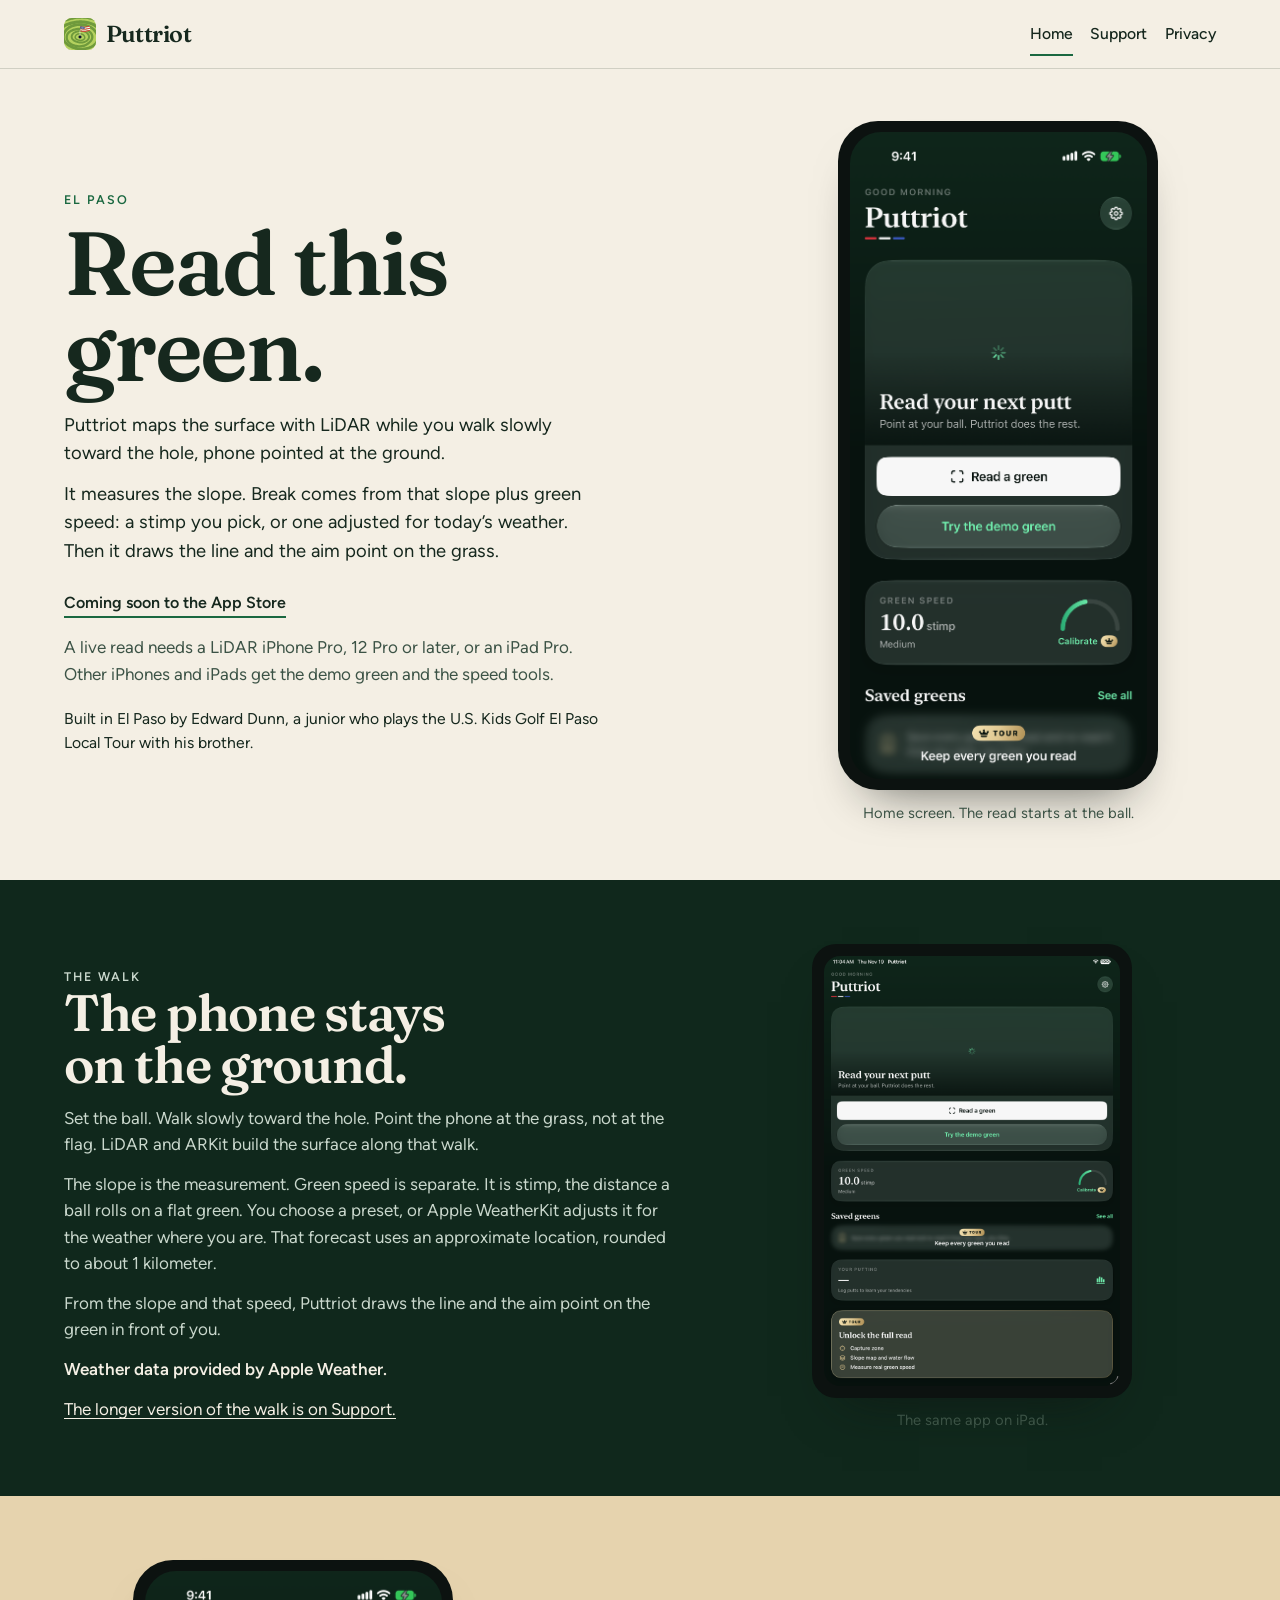
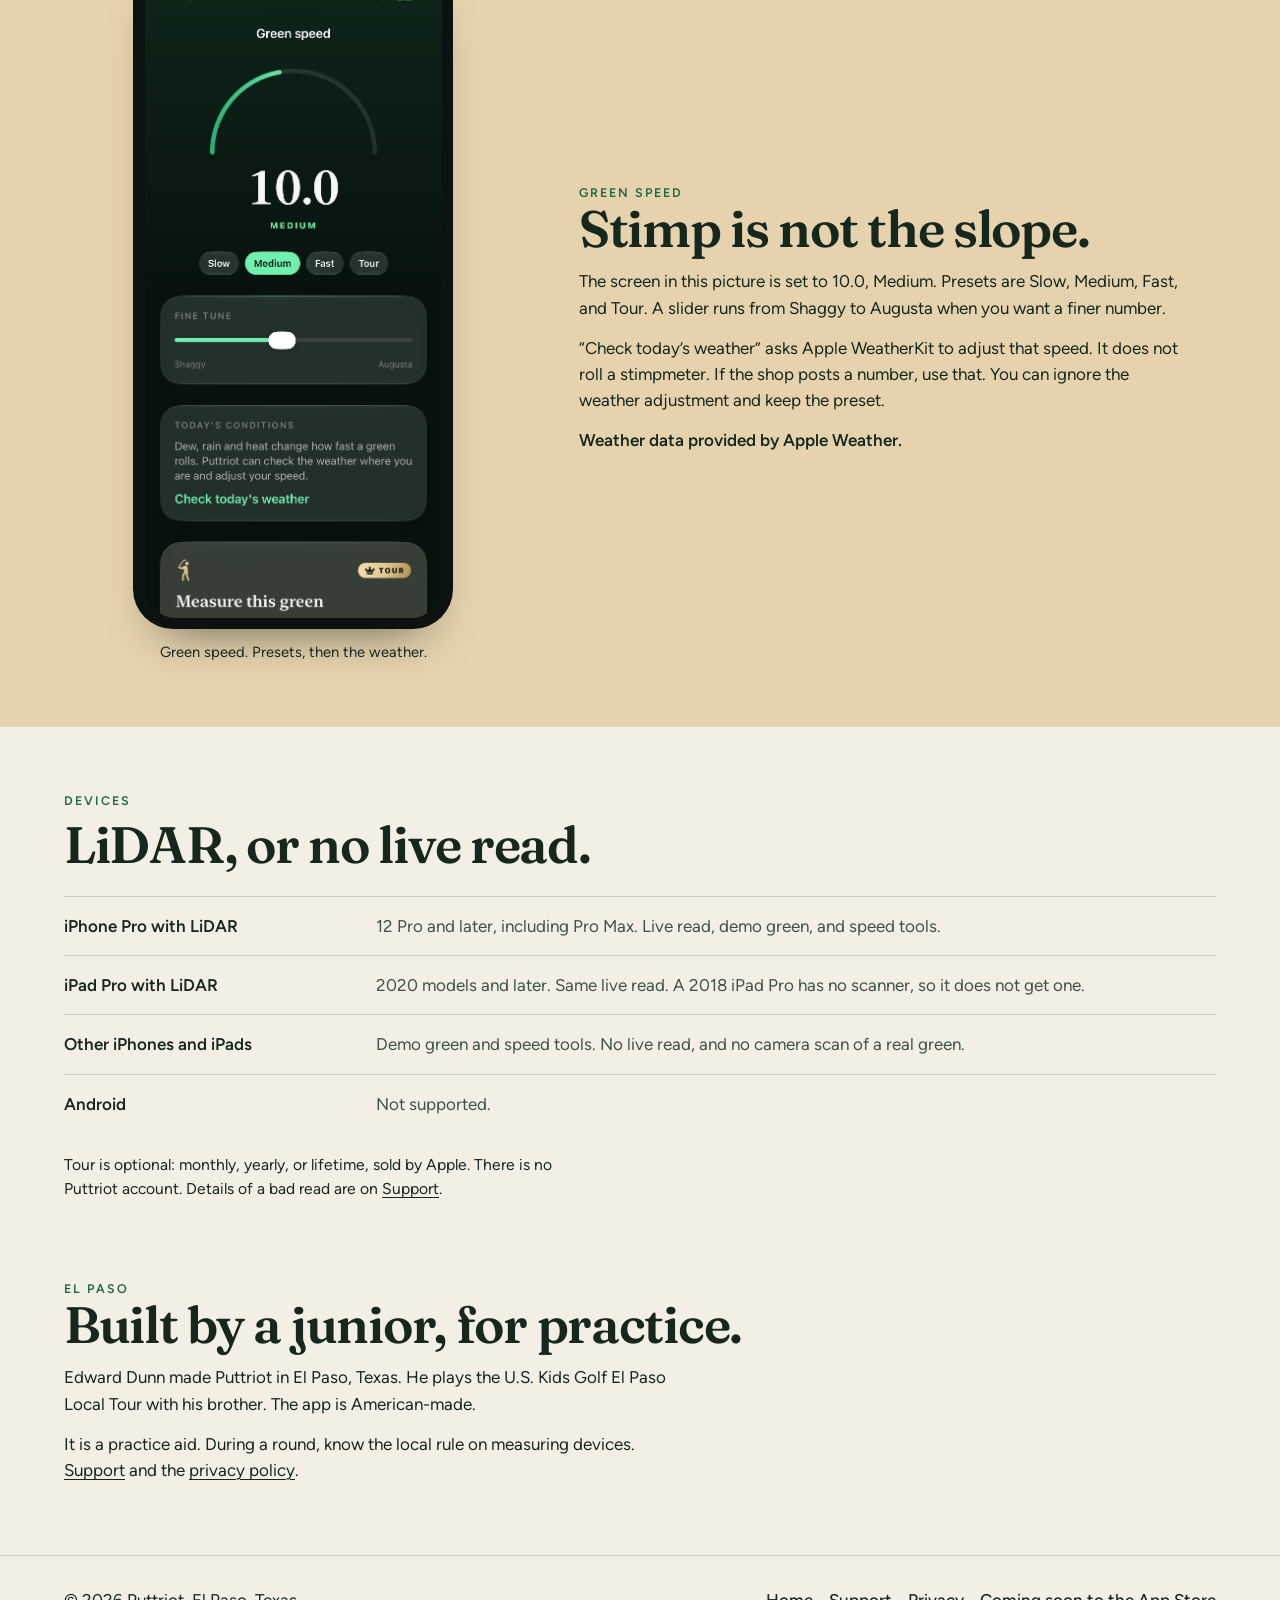
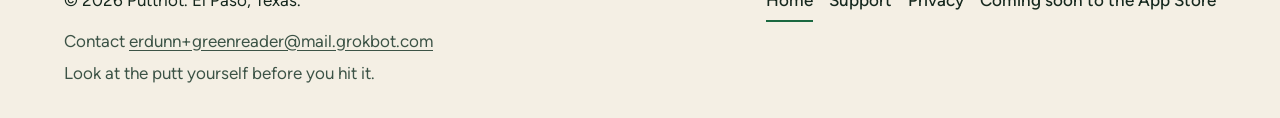
==== commit 844bd866: "Stop saying the app is in App Review. The last build was rejected and has not been resubmitted. The " ====
--- a/home/index.html
+++ b/home/index.html
@@ -4,7 +4,7 @@
   <meta charset="utf-8">
   <meta name="viewport" content="width=device-width, initial-scale=1">
   <title>Puttriot — read this green</title>
-  <meta name="description" content="Puttriot maps a putting green with LiDAR while you walk to the hole, then draws the line and aim point. Live reads need a LiDAR iPhone Pro or iPad Pro. In App Review.">
+  <meta name="description" content="Puttriot maps a putting green with LiDAR while you walk to the hole, then draws the line and aim point. Live reads need a LiDAR iPhone Pro or iPad Pro.">
   <meta name="theme-color" content="#f4efe4" media="(prefers-color-scheme: light)">
   <meta name="theme-color" content="#0e1712" media="(prefers-color-scheme: dark)">
   <meta property="og:title" content="Puttriot">
@@ -47,7 +47,7 @@
     <section class="hero" aria-labelledby="hero-title">
       <div class="wrap hero-grid">
         <div>
-          <p class="kicker">In App Review · El Paso</p>
+          <p class="kicker">El Paso</p>
           <h1 id="hero-title">Read this green.</h1>
           <p class="lede">Puttriot maps the surface with LiDAR while you walk slowly toward the hole, phone pointed at the ground.</p>
           <p class="lede">It measures the slope. Break comes from that slope plus green speed: a stimp you pick, or one adjusted for today’s weather. Then it draws the line and the aim point on the grass.</p>
